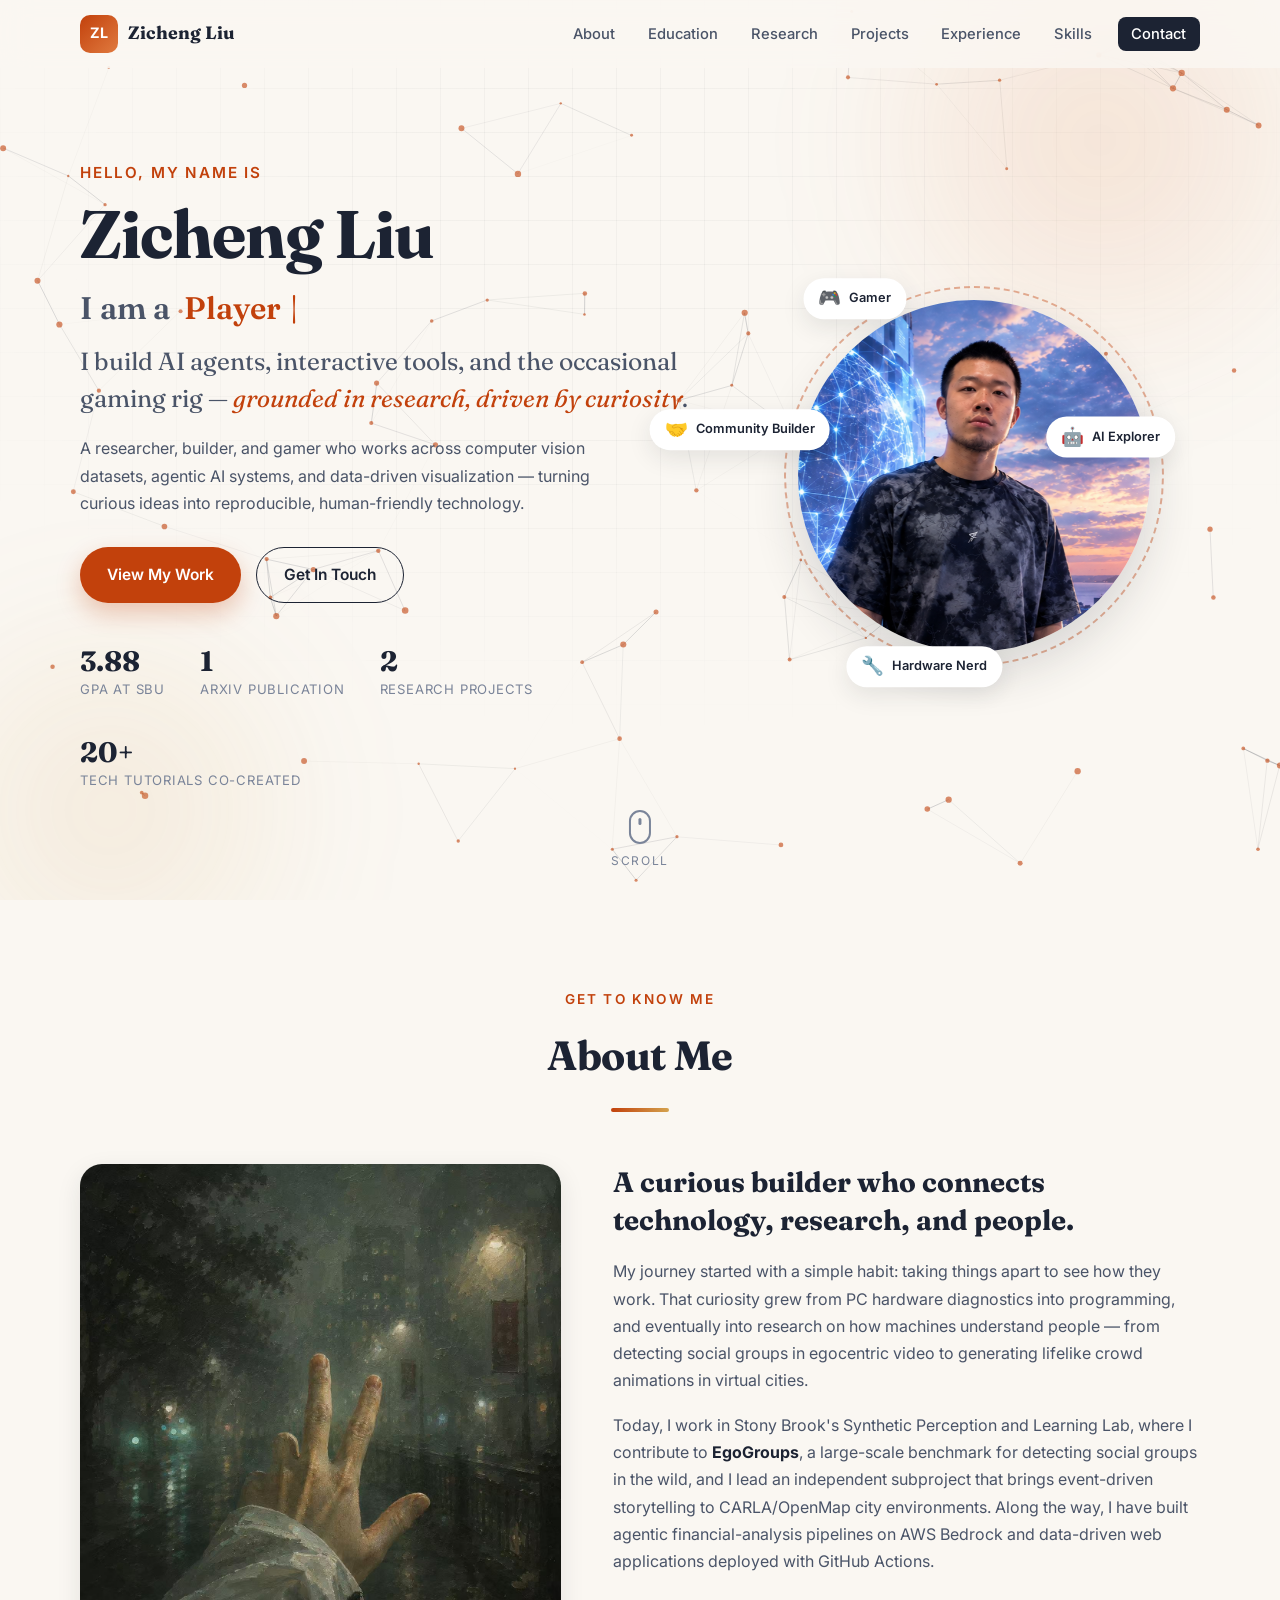
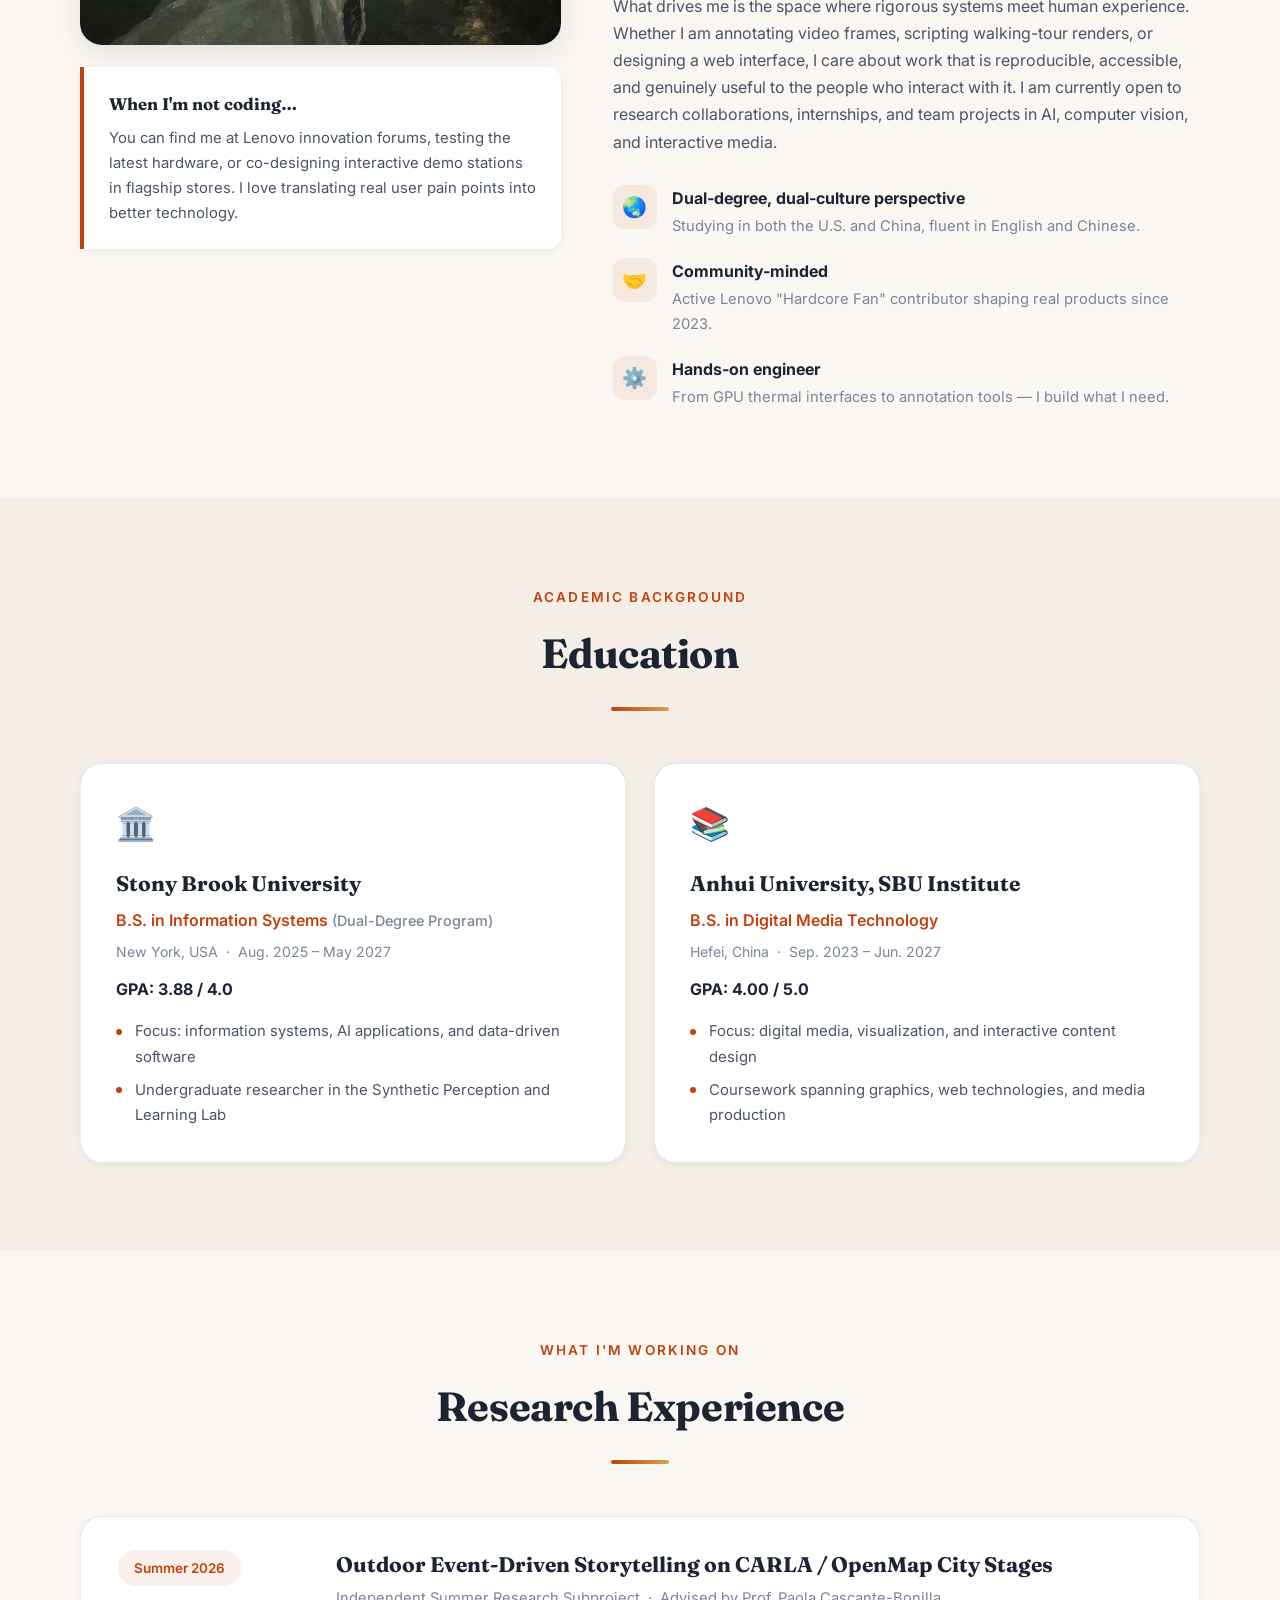
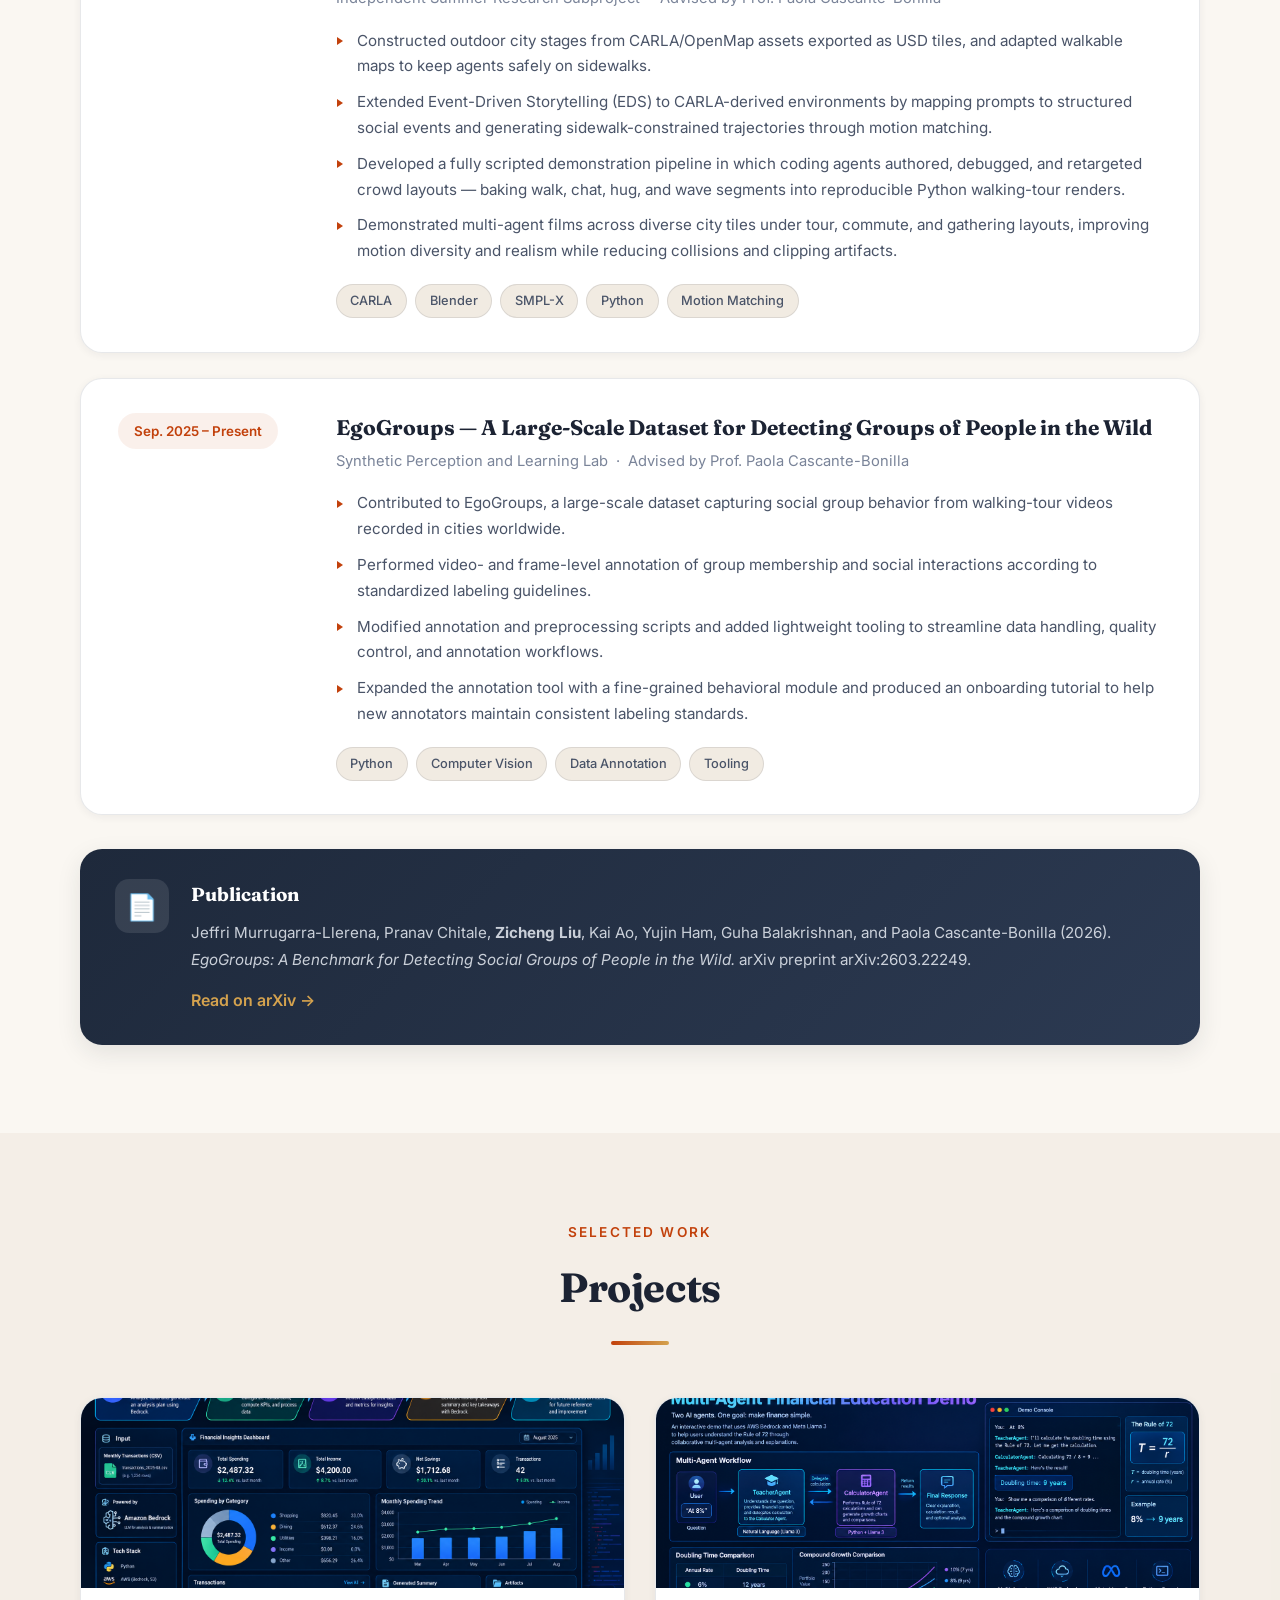
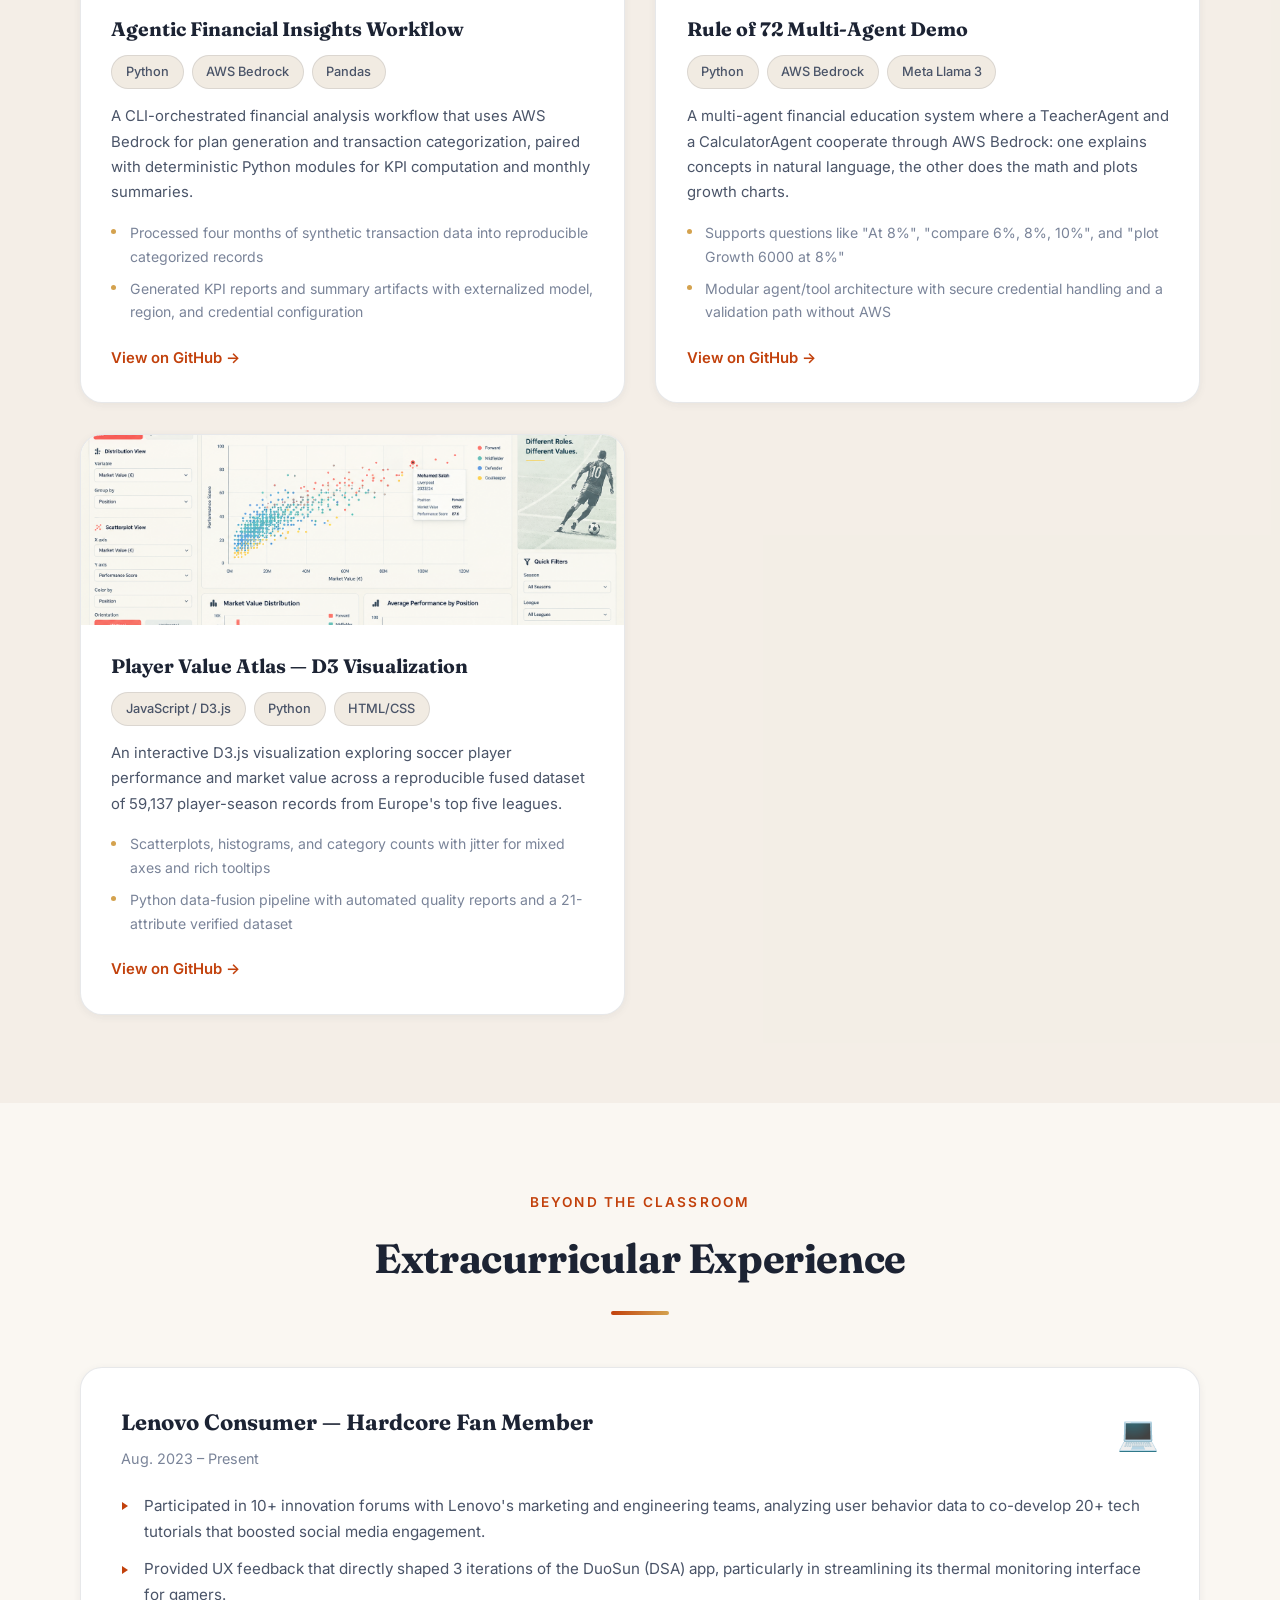
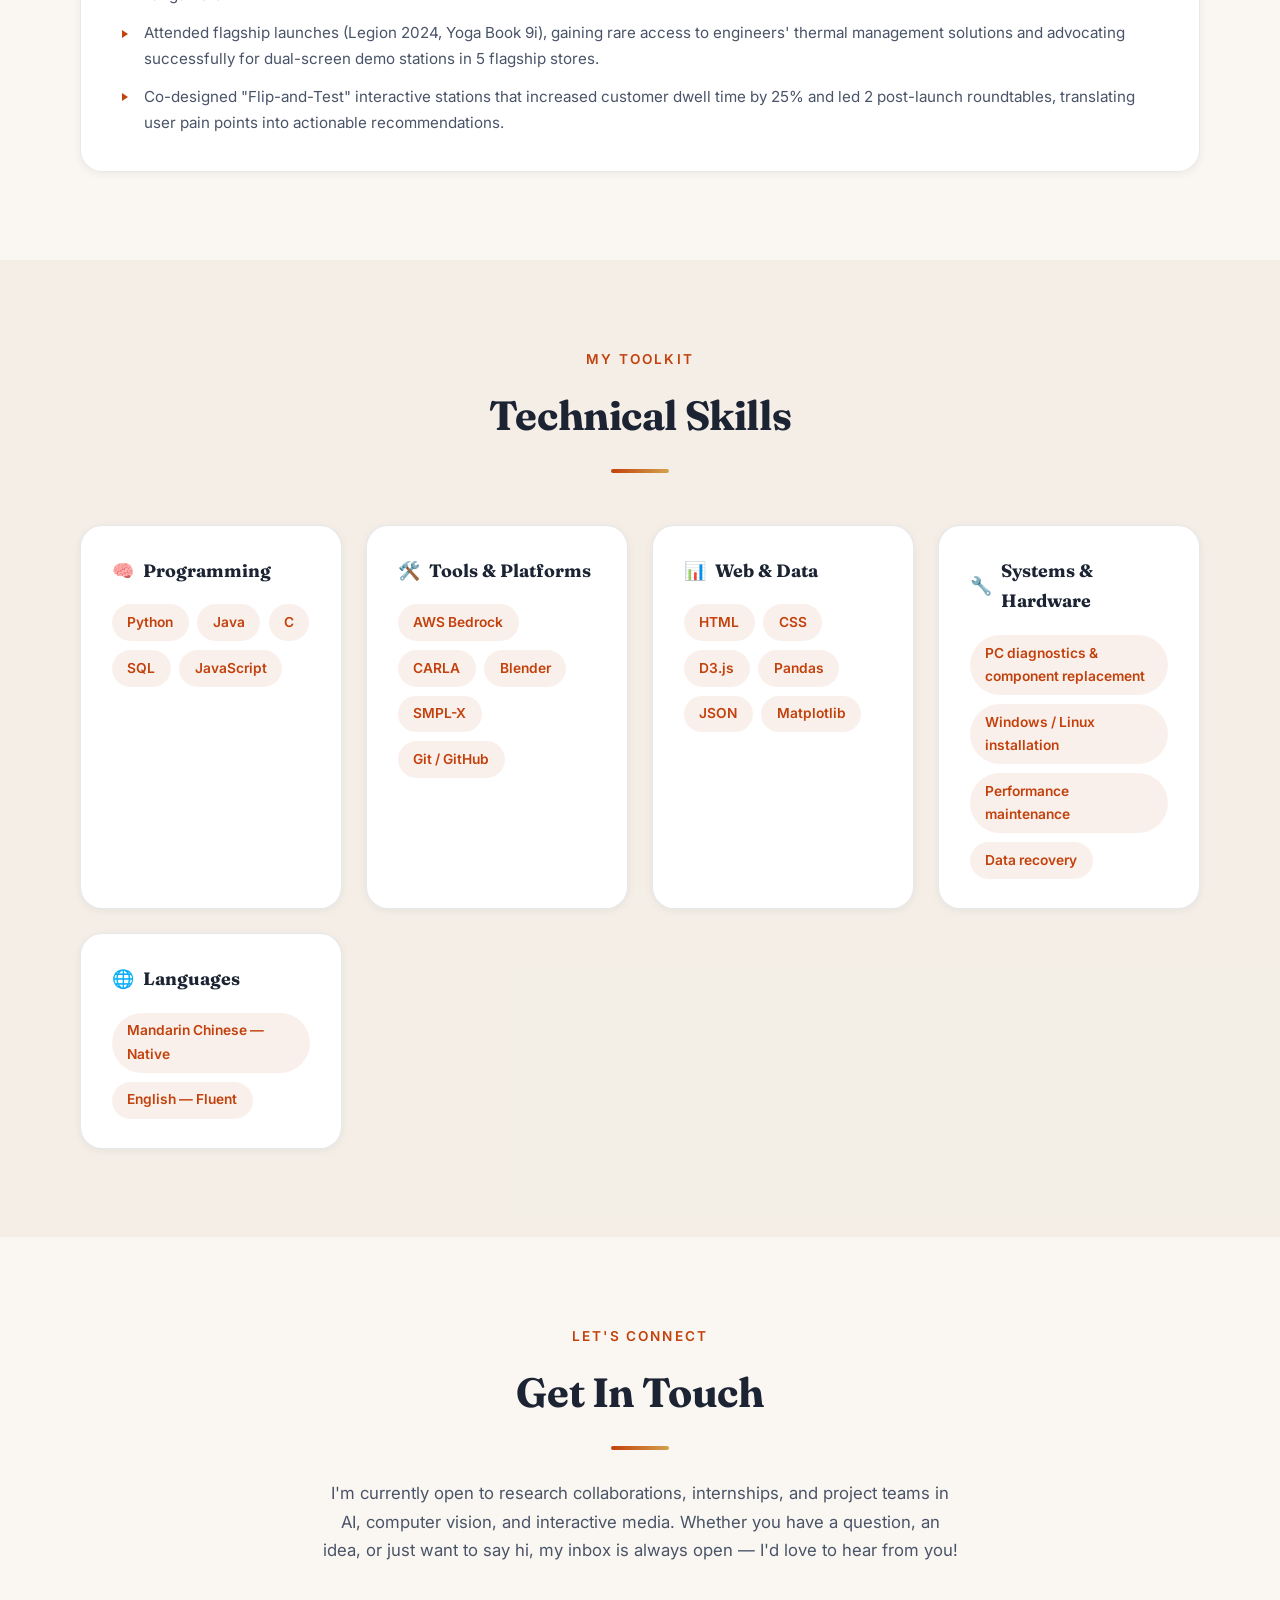
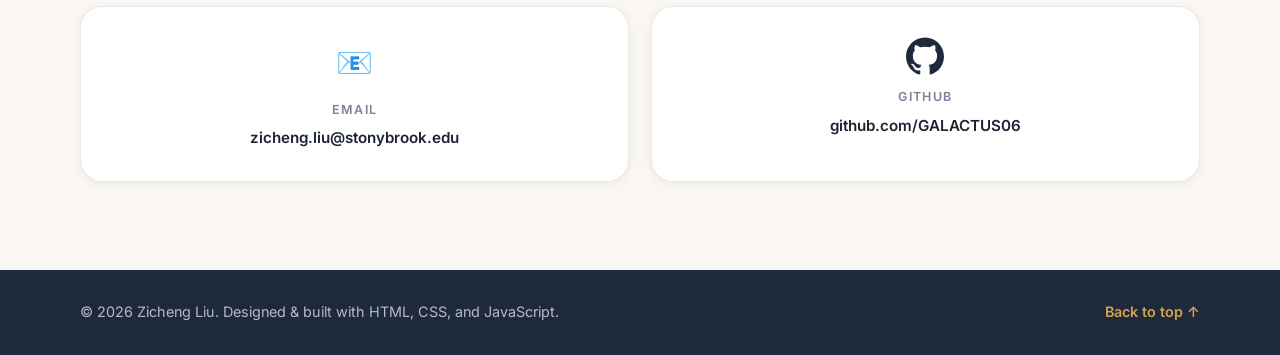
==== index.html @ c7c224ef "Personal website for CSE 300: portfolio with research, projects, and interactive design" ====
<!DOCTYPE html>
<html lang="en">
<head>
  <meta charset="UTF-8" />
  <meta name="viewport" content="width=device-width, initial-scale=1.0" />
  <meta name="description" content="Zicheng Liu — researcher, gamer, and builder working across computer vision, agentic AI systems, and data-driven visualization. Explore my research, projects, and experience." />
  <meta name="author" content="Zicheng Liu" />
  <meta name="keywords" content="Zicheng Liu, AI, computer vision, agentic AI, data visualization, Stony Brook University, research" />
  <meta property="og:type" content="website" />
  <meta property="og:title" content="Zicheng Liu | Personal Website" />
  <meta property="og:description" content="Researcher, gamer, and builder working across computer vision, agentic AI systems, and data-driven visualization." />
  <meta property="og:image" content="assets/avatar.png" />
  <meta name="twitter:card" content="summary" />
  <meta name="twitter:title" content="Zicheng Liu | Personal Website" />
  <meta name="twitter:description" content="Researcher, gamer, and builder working across computer vision, agentic AI systems, and data-driven visualization." />
  <title>Zicheng Liu | Personal Website</title>
  <link rel="preconnect" href="https://fonts.googleapis.com" />
  <link rel="preconnect" href="https://fonts.gstatic.com" crossorigin />
  <link href="https://fonts.googleapis.com/css2?family=Fraunces:opsz,wght@9..144,400;9..144,600;9..144,700&family=Inter:wght@400;500;600;700&display=swap" rel="stylesheet" />
  <link rel="stylesheet" href="css/style.css" />
  <link rel="icon" type="image/svg+xml" href="assets/favicon.svg" />
</head>
<body>

  <!-- Full-page interactive particle background -->
  <canvas class="page-particles" id="page-particles" aria-hidden="true"></canvas>

  <!-- ============ NAVIGATION ============ -->
  <header class="site-header" id="top">
    <nav class="nav container" aria-label="Main navigation">
      <a href="#top" class="nav__logo" aria-label="Back to top">
        <span class="nav__logo-mark">ZL</span>
        <span class="nav__logo-text">Zicheng Liu</span>
      </a>
      <button class="nav__toggle" aria-label="Toggle menu" aria-expanded="false">
        <span class="nav__toggle-bar"></span>
        <span class="nav__toggle-bar"></span>
        <span class="nav__toggle-bar"></span>
      </button>
      <ul class="nav__menu">
        <li><a href="#about" class="nav__link">About</a></li>
        <li><a href="#education" class="nav__link">Education</a></li>
        <li><a href="#research" class="nav__link">Research</a></li>
        <li><a href="#projects" class="nav__link">Projects</a></li>
        <li><a href="#experience" class="nav__link">Experience</a></li>
        <li><a href="#skills" class="nav__link">Skills</a></li>
        <li><a href="#contact" class="nav__link nav__link--cta">Contact</a></li>
      </ul>
    </nav>
  </header>

  <main>

    <!-- ============ HERO ============ -->
    <section class="hero">
      <div class="hero__bg" aria-hidden="true">
        <div class="hero__blob hero__blob--1"></div>
        <div class="hero__blob hero__blob--2"></div>
        <div class="hero__grid"></div>
      </div>
      <div class="container hero__inner">
        <div class="hero__text">
          <p class="hero__eyebrow">Hello, my name is</p>
          <h1 class="hero__title">Zicheng Liu</h1>
          <p class="hero__typewriter" aria-label="Roles: Gamer, Player, Researcher, Project Manager, AI User, Builder, Hardware Nerd, Dual-Degree Student, Lifelong Learner, Community Builder">
            <span class="hero__typewriter-prefix">I am a&nbsp;</span>
            <span class="hero__typewriter-text" id="typewriter-text">Gamer</span>
            <span class="hero__typewriter-cursor" aria-hidden="true">|</span>
          </p>
          <p class="hero__subtitle">
            I build AI agents, interactive tools, and the occasional gaming rig —
            <em>grounded in research, driven by curiosity</em>.
          </p>
          <p class="hero__desc">
            A researcher, builder, and gamer who works across computer vision
            datasets, agentic AI systems, and data-driven visualization — turning
            curious ideas into reproducible, human-friendly technology.
          </p>
          <div class="hero__actions">
            <a href="#projects" class="btn btn--primary">View My Work</a>
            <a href="#contact" class="btn btn--ghost">Get In Touch</a>
          </div>
          <ul class="hero__stats" aria-label="Quick facts">
            <li><strong>3.88</strong><span>GPA at SBU</span></li>
            <li><strong>1</strong><span>arXiv Publication</span></li>
            <li><strong>2</strong><span>Research Projects</span></li>
            <li><strong>20+</strong><span>Tech Tutorials Co-created</span></li>
          </ul>
        </div>
        <div class="hero__media">
          <div class="hero__portrait-wrap">
            <img src="assets/avatar.png" alt="Portrait of Zicheng Liu" class="hero__portrait" />
            <div class="hero__portrait-ring" aria-hidden="true"></div>
          </div>
          <div class="hero__badge" aria-hidden="true">
            <span class="hero__badge-icon">🎮</span>
            <span>Gamer</span>
          </div>
          <div class="hero__badge" aria-hidden="true">
            <span class="hero__badge-icon">🤖</span>
            <span>AI Explorer</span>
          </div>
          <div class="hero__badge" aria-hidden="true">
            <span class="hero__badge-icon">🔧</span>
            <span>Hardware Nerd</span>
          </div>
          <div class="hero__badge" aria-hidden="true">
            <span class="hero__badge-icon">🤝</span>
            <span>Community Builder</span>
          </div>
        </div>
      </div>
      <a href="#about" class="hero__scroll" aria-label="Scroll to about section">
        <span class="hero__scroll-mouse" aria-hidden="true"></span>
        <span>Scroll</span>
      </a>
    </section>

    <!-- ============ ABOUT ============ -->
    <section class="section" id="about">
      <div class="container">
        <header class="section__header">
          <p class="section__eyebrow">Get to know me</p>
          <h2 class="section__title">About Me</h2>
          <div class="section__line" aria-hidden="true"></div>
        </header>
        <div class="about__grid">
          <div class="about__media">
            <img src="assets/about-photo.jpg" alt="Zicheng Liu presenting his research at a symposium" class="about__image" />
            <div class="about__funfact">
              <h3>When I'm not coding…</h3>
              <p>
                You can find me at Lenovo innovation forums, testing the latest
                hardware, or co-designing interactive demo stations in flagship
                stores. I love translating real user pain points into better
                technology.
              </p>
            </div>
          </div>
          <div class="about__text">
            <h3 class="about__heading">
              A curious builder who connects technology, research, and people.
            </h3>
            <p>
              My journey started with a simple habit: taking things apart to see
              how they work. That curiosity grew from PC hardware diagnostics into
              programming, and eventually into research on how machines understand
              people — from detecting social groups in egocentric video to
              generating lifelike crowd animations in virtual cities.
            </p>
            <p>
              Today, I work in Stony Brook's Synthetic Perception and Learning Lab,
              where I contribute to <strong>EgoGroups</strong>, a large-scale
              benchmark for detecting social groups in the wild, and I lead an
              independent subproject that brings event-driven storytelling to
              CARLA/OpenMap city environments. Along the way, I have built agentic
              financial-analysis pipelines on AWS Bedrock and data-driven web
              applications deployed with GitHub Actions.
            </p>
            <p>
              What drives me is the space where rigorous systems meet human
              experience. Whether I am annotating video frames, scripting walking-tour
              renders, or designing a web interface, I care about work that is
              reproducible, accessible, and genuinely useful to the people who
              interact with it. I am currently open to research collaborations,
              internships, and team projects in AI, computer vision, and interactive
              media.
            </p>
            <ul class="about__highlights">
              <li>
                <span class="about__highlight-icon" aria-hidden="true">🌏</span>
                <div>
                  <strong>Dual-degree, dual-culture perspective</strong>
                  <p>Studying in both the U.S. and China, fluent in English and Chinese.</p>
                </div>
              </li>
              <li>
                <span class="about__highlight-icon" aria-hidden="true">🤝</span>
                <div>
                  <strong>Community-minded</strong>
                  <p>Active Lenovo "Hardcore Fan" contributor shaping real products since 2023.</p>
                </div>
              </li>
              <li>
                <span class="about__highlight-icon" aria-hidden="true">⚙️</span>
                <div>
                  <strong>Hands-on engineer</strong>
                  <p>From GPU thermal interfaces to annotation tools — I build what I need.</p>
                </div>
              </li>
            </ul>
          </div>
        </div>
      </div>
    </section>

    <!-- ============ EDUCATION ============ -->
    <section class="section section--alt" id="education">
      <div class="container">
        <header class="section__header">
          <p class="section__eyebrow">Academic background</p>
          <h2 class="section__title">Education</h2>
          <div class="section__line" aria-hidden="true"></div>
        </header>
        <div class="edu__grid">
          <article class="edu-card reveal">
            <div class="edu-card__icon" aria-hidden="true">🏛️</div>
            <h3 class="edu-card__school">Stony Brook University</h3>
            <p class="edu-card__degree">B.S. in Information Systems <span>(Dual-Degree Program)</span></p>
            <p class="edu-card__meta">New York, USA &nbsp;·&nbsp; Aug. 2025 – May 2027</p>
            <p class="edu-card__gpa"><strong>GPA: 3.88 / 4.0</strong></p>
            <ul class="edu-card__list">
              <li>Focus: information systems, AI applications, and data-driven software</li>
              <li>Undergraduate researcher in the Synthetic Perception and Learning Lab</li>
            </ul>
          </article>
          <article class="edu-card reveal">
            <div class="edu-card__icon" aria-hidden="true">📚</div>
            <h3 class="edu-card__school">Anhui University, SBU Institute</h3>
            <p class="edu-card__degree">B.S. in Digital Media Technology</p>
            <p class="edu-card__meta">Hefei, China &nbsp;·&nbsp; Sep. 2023 – Jun. 2027</p>
            <p class="edu-card__gpa"><strong>GPA: 4.00 / 5.0</strong></p>
            <ul class="edu-card__list">
              <li>Focus: digital media, visualization, and interactive content design</li>
              <li>Coursework spanning graphics, web technologies, and media production</li>
            </ul>
          </article>
        </div>
      </div>
    </section>

    <!-- ============ RESEARCH ============ -->
    <section class="section" id="research">
      <div class="container">
        <header class="section__header">
          <p class="section__eyebrow">What I'm working on</p>
          <h2 class="section__title">Research Experience</h2>
          <div class="section__line" aria-hidden="true"></div>
        </header>

        <article class="research-card reveal">
          <div class="research-card__timeline">
            <span class="research-card__date">Summer 2026</span>
          </div>
          <div class="research-card__body">
            <h3>Outdoor Event-Driven Storytelling on CARLA / OpenMap City Stages</h3>
            <p class="research-card__role">
              Independent Summer Research Subproject &nbsp;·&nbsp;
              Advised by Prof. Paola Cascante-Bonilla
            </p>
            <ul class="research-card__points">
              <li>Constructed outdoor city stages from CARLA/OpenMap assets exported as USD tiles, and adapted walkable maps to keep agents safely on sidewalks.</li>
              <li>Extended Event-Driven Storytelling (EDS) to CARLA-derived environments by mapping prompts to structured social events and generating sidewalk-constrained trajectories through motion matching.</li>
              <li>Developed a fully scripted demonstration pipeline in which coding agents authored, debugged, and retargeted crowd layouts — baking walk, chat, hug, and wave segments into reproducible Python walking-tour renders.</li>
              <li>Demonstrated multi-agent films across diverse city tiles under tour, commute, and gathering layouts, improving motion diversity and realism while reducing collisions and clipping artifacts.</li>
            </ul>
            <ul class="tag-list" aria-label="Technologies used">
              <li class="tag">CARLA</li>
              <li class="tag">Blender</li>
              <li class="tag">SMPL-X</li>
              <li class="tag">Python</li>
              <li class="tag">Motion Matching</li>
            </ul>
          </div>
        </article>

        <article class="research-card reveal">
          <div class="research-card__timeline">
            <span class="research-card__date">Sep. 2025 – Present</span>
          </div>
          <div class="research-card__body">
            <h3>EgoGroups — A Large-Scale Dataset for Detecting Groups of People in the Wild</h3>
            <p class="research-card__role">
              Synthetic Perception and Learning Lab &nbsp;·&nbsp;
              Advised by Prof. Paola Cascante-Bonilla
            </p>
            <ul class="research-card__points">
              <li>Contributed to EgoGroups, a large-scale dataset capturing social group behavior from walking-tour videos recorded in cities worldwide.</li>
              <li>Performed video- and frame-level annotation of group membership and social interactions according to standardized labeling guidelines.</li>
              <li>Modified annotation and preprocessing scripts and added lightweight tooling to streamline data handling, quality control, and annotation workflows.</li>
              <li>Expanded the annotation tool with a fine-grained behavioral module and produced an onboarding tutorial to help new annotators maintain consistent labeling standards.</li>
            </ul>
            <ul class="tag-list" aria-label="Technologies used">
              <li class="tag">Python</li>
              <li class="tag">Computer Vision</li>
              <li class="tag">Data Annotation</li>
              <li class="tag">Tooling</li>
            </ul>
          </div>
        </article>

        <aside class="publication reveal" aria-label="Publication">
          <div class="publication__icon" aria-hidden="true">📄</div>
          <div class="publication__body">
            <h3>Publication</h3>
            <p>
              Jeffri Murrugarra-Llerena, Pranav Chitale, <strong>Zicheng Liu</strong>,
              Kai Ao, Yujin Ham, Guha Balakrishnan, and Paola Cascante-Bonilla (2026).
              <em>EgoGroups: A Benchmark for Detecting Social Groups of People in the Wild.</em>
              arXiv preprint arXiv:2603.22249.
            </p>
            <a class="publication__link" href="https://arxiv.org/abs/2603.22249" target="_blank" rel="noopener noreferrer">
              Read on arXiv →
            </a>
          </div>
        </aside>
      </div>
    </section>

    <!-- ============ PROJECTS ============ -->
    <section class="section section--alt" id="projects">
      <div class="container">
        <header class="section__header">
          <p class="section__eyebrow">Selected work</p>
          <h2 class="section__title">Projects</h2>
          <div class="section__line" aria-hidden="true"></div>
        </header>

        <div class="projects__grid">
          <article class="project-card reveal">
            <div class="project-card__banner project-card__banner--finance" aria-hidden="true">
              <img src="assets/project-agentic.png" alt="" />
            </div>
            <div class="project-card__body">
              <h3>Agentic Financial Insights Workflow</h3>
              <ul class="tag-list" aria-label="Technologies used">
                <li class="tag">Python</li>
                <li class="tag">AWS Bedrock</li>
                <li class="tag">Pandas</li>
              </ul>
              <p>
                A CLI-orchestrated financial analysis workflow that uses AWS Bedrock
                for plan generation and transaction categorization, paired with
                deterministic Python modules for KPI computation and monthly
                summaries.
              </p>
              <ul class="project-card__points">
                <li>Processed four months of synthetic transaction data into reproducible categorized records</li>
                <li>Generated KPI reports and summary artifacts with externalized model, region, and credential configuration</li>
              </ul>
              <a class="project-card__link" href="https://github.com/GALACTUS06/agentic-financial-insights-workflow" target="_blank" rel="noopener noreferrer">
                View on GitHub →
              </a>
            </div>
          </article>

          <article class="project-card reveal">
            <div class="project-card__banner project-card__banner--agents" aria-hidden="true">
              <img src="assets/project-rule72.png" alt="" />
            </div>
            <div class="project-card__body">
              <h3>Rule of 72 Multi-Agent Demo</h3>
              <ul class="tag-list" aria-label="Technologies used">
                <li class="tag">Python</li>
                <li class="tag">AWS Bedrock</li>
                <li class="tag">Meta Llama 3</li>
              </ul>
              <p>
                A multi-agent financial education system where a TeacherAgent and
                a CalculatorAgent cooperate through AWS Bedrock: one explains
                concepts in natural language, the other does the math and plots
                growth charts.
              </p>
              <ul class="project-card__points">
                <li>Supports questions like "At 8%", "compare 6%, 8%, 10%", and "plot Growth 6000 at 8%"</li>
                <li>Modular agent/tool architecture with secure credential handling and a validation path without AWS</li>
              </ul>
              <a class="project-card__link" href="https://github.com/GALACTUS06/rule-of-72-multi-agent-demo" target="_blank" rel="noopener noreferrer">
                View on GitHub →
              </a>
            </div>
          </article>

          <article class="project-card reveal">
            <div class="project-card__banner project-card__banner--atlas" aria-hidden="true">
              <img src="assets/project-atlas.png" alt="" />
            </div>
            <div class="project-card__body">
              <h3>Player Value Atlas — D3 Visualization</h3>
              <ul class="tag-list" aria-label="Technologies used">
                <li class="tag">JavaScript / D3.js</li>
                <li class="tag">Python</li>
                <li class="tag">HTML/CSS</li>
              </ul>
              <p>
                An interactive D3.js visualization exploring soccer player
                performance and market value across a reproducible fused dataset
                of 59,137 player-season records from Europe's top five leagues.
              </p>
              <ul class="project-card__points">
                <li>Scatterplots, histograms, and category counts with jitter for mixed axes and rich tooltips</li>
                <li>Python data-fusion pipeline with automated quality reports and a 21-attribute verified dataset</li>
              </ul>
              <a class="project-card__link" href="https://github.com/GALACTUS06/football-player-value-lab" target="_blank" rel="noopener noreferrer">
                View on GitHub →
              </a>
            </div>
          </article>
        </div>
      </div>
    </section>

    <!-- ============ EXPERIENCE ============ -->
    <section class="section" id="experience">
      <div class="container">
        <header class="section__header">
          <p class="section__eyebrow">Beyond the classroom</p>
          <h2 class="section__title">Extracurricular Experience</h2>
          <div class="section__line" aria-hidden="true"></div>
        </header>

        <article class="exp-card reveal">
          <div class="exp-card__header">
            <div>
              <h3>Lenovo Consumer — Hardcore Fan Member</h3>
              <p class="exp-card__meta">Aug. 2023 – Present</p>
            </div>
            <div class="exp-card__logo" aria-hidden="true">💻</div>
          </div>
          <ul class="exp-card__points">
            <li>Participated in 10+ innovation forums with Lenovo's marketing and engineering teams, analyzing user behavior data to co-develop 20+ tech tutorials that boosted social media engagement.</li>
            <li>Provided UX feedback that directly shaped 3 iterations of the DuoSun (DSA) app, particularly in streamlining its thermal monitoring interface for gamers.</li>
            <li>Attended flagship launches (Legion 2024, Yoga Book 9i), gaining rare access to engineers' thermal management solutions and advocating successfully for dual-screen demo stations in 5 flagship stores.</li>
            <li>Co-designed "Flip-and-Test" interactive stations that increased customer dwell time by 25% and led 2 post-launch roundtables, translating user pain points into actionable recommendations.</li>
          </ul>
        </article>
      </div>
    </section>

    <!-- ============ SKILLS ============ -->
    <section class="section section--alt" id="skills">
      <div class="container">
        <header class="section__header">
          <p class="section__eyebrow">My toolkit</p>
          <h2 class="section__title">Technical Skills</h2>
          <div class="section__line" aria-hidden="true"></div>
        </header>

        <div class="skills__grid">
          <div class="skill-group reveal">
            <h3 class="skill-group__title"><span aria-hidden="true">🧠</span> Programming</h3>
            <ul class="skill-group__list">
              <li>Python</li>
              <li>Java</li>
              <li>C</li>
              <li>SQL</li>
              <li>JavaScript</li>
            </ul>
          </div>
          <div class="skill-group reveal">
            <h3 class="skill-group__title"><span aria-hidden="true">🛠️</span> Tools &amp; Platforms</h3>
            <ul class="skill-group__list">
              <li>AWS Bedrock</li>
              <li>CARLA</li>
              <li>Blender</li>
              <li>SMPL-X</li>
              <li>Git / GitHub</li>
            </ul>
          </div>
          <div class="skill-group reveal">
            <h3 class="skill-group__title"><span aria-hidden="true">📊</span> Web &amp; Data</h3>
            <ul class="skill-group__list">
              <li>HTML</li>
              <li>CSS</li>
              <li>D3.js</li>
              <li>Pandas</li>
              <li>JSON</li>
              <li>Matplotlib</li>
            </ul>
          </div>
          <div class="skill-group reveal">
            <h3 class="skill-group__title"><span aria-hidden="true">🔧</span> Systems &amp; Hardware</h3>
            <ul class="skill-group__list">
              <li>PC diagnostics &amp; component replacement</li>
              <li>Windows / Linux installation</li>
              <li>Performance maintenance</li>
              <li>Data recovery</li>
            </ul>
          </div>
          <div class="skill-group reveal">
            <h3 class="skill-group__title"><span aria-hidden="true">🌐</span> Languages</h3>
            <ul class="skill-group__list">
              <li>Mandarin Chinese — Native</li>
              <li>English — Fluent</li>
            </ul>
          </div>
        </div>
      </div>
    </section>

    <!-- ============ CONTACT ============ -->
    <section class="section contact" id="contact">
      <div class="container">
        <header class="section__header">
          <p class="section__eyebrow">Let's connect</p>
          <h2 class="section__title">Get In Touch</h2>
          <div class="section__line" aria-hidden="true"></div>
        </header>
        <p class="contact__intro">
          I'm currently open to research collaborations, internships, and
          project teams in AI, computer vision, and interactive media. Whether
          you have a question, an idea, or just want to say hi, my inbox is
          always open — I'd love to hear from you!
        </p>
        <div class="contact__grid">
          <a class="contact-card" href="mailto:zicheng.liu@stonybrook.edu">
            <span class="contact-card__icon" aria-hidden="true">📧</span>
            <span class="contact-card__label">Email</span>
            <span class="contact-card__value">zicheng.liu@stonybrook.edu</span>
          </a>
          <a class="contact-card" href="https://github.com/GALACTUS06" target="_blank" rel="noopener noreferrer">
            <img class="contact-card__icon contact-card__icon--img" src="assets/github.svg" alt="GitHub logo" />
            <span class="contact-card__label">GitHub</span>
            <span class="contact-card__value">github.com/GALACTUS06</span>
          </a>
        </div>
      </div>
    </section>

  </main>

  <!-- ============ FOOTER ============ -->
  <footer class="footer">
    <div class="container footer__inner">
      <p>© <span id="year">2026</span> Zicheng Liu. Designed &amp; built with HTML, CSS, and JavaScript.</p>
      <a href="#top" class="footer__top">Back to top ↑</a>
    </div>
  </footer>

  <script src="js/main.js"></script>
</body>
</html>
---- css/style.css ----
/* ============================================================
   Zicheng Liu — Personal Website
   Design: warm editorial style, cream & deep navy palette
   ============================================================ */

:root {
  --color-bg: #faf7f2;
  --color-bg-alt: #f1ebe2;
  --color-surface: #ffffff;
  --color-ink: #1c2333;
  --color-ink-soft: #4a5468;
  --color-ink-faint: #7a8499;
  --color-accent: #c2410c;
  --color-accent-soft: #e07a3f;
  --color-accent-bg: rgba(194, 65, 12, 0.08);
  --color-navy: #1e293b;
  --color-gold: #d4a24e;
  --color-line: rgba(28, 35, 51, 0.1);
  --shadow-sm: 0 2px 8px rgba(28, 35, 51, 0.06);
  --shadow-md: 0 8px 24px rgba(28, 35, 51, 0.1);
  --shadow-lg: 0 20px 48px rgba(28, 35, 51, 0.16);
  --radius-sm: 8px;
  --radius-md: 14px;
  --radius-lg: 22px;
  --font-heading: "Fraunces", Georgia, serif;
  --font-body: "Inter", -apple-system, "Segoe UI", sans-serif;
  --header-height: 68px;
}

* { margin: 0; padding: 0; box-sizing: border-box; }

html { scroll-behavior: smooth; scroll-padding-top: calc(var(--header-height) + 12px); }

body {
  font-family: var(--font-body);
  background: var(--color-bg);
  color: var(--color-ink);
  line-height: 1.7;
  -webkit-font-smoothing: antialiased;
}

img { max-width: 100%; display: block; }
a { color: var(--color-accent); text-decoration: none; transition: color 0.25s ease; }
a:hover { color: var(--color-accent-soft); }
ul { list-style: none; }

.container {
  width: min(1120px, 92%);
  margin-inline: auto;
}

/* ============ NAVIGATION ============ */
.site-header {
  position: fixed;
  inset: 0 0 auto 0;
  height: var(--header-height);
  background: rgba(250, 247, 242, 0.82);
  backdrop-filter: blur(14px);
  -webkit-backdrop-filter: blur(14px);
  border-bottom: 1px solid transparent;
  z-index: 1000;
  transition: border-color 0.3s ease, box-shadow 0.3s ease;
}

.site-header.is-scrolled {
  border-bottom-color: var(--color-line);
  box-shadow: var(--shadow-sm);
}

.nav {
  height: 100%;
  display: flex;
  align-items: center;
  justify-content: space-between;
  gap: 1.5rem;
}

.nav__logo {
  display: flex;
  align-items: center;
  gap: 0.65rem;
  color: var(--color-ink);
  font-family: var(--font-heading);
  font-weight: 700;
  font-size: 1.12rem;
}
.nav__logo:hover { color: var(--color-accent); }

.nav__logo-mark {
  display: grid;
  place-items: center;
  width: 38px;
  height: 38px;
  border-radius: 10px;
  background: linear-gradient(135deg, var(--color-accent), var(--color-accent-soft));
  color: #fff;
  font-family: var(--font-body);
  font-weight: 700;
  font-size: 0.9rem;
  letter-spacing: 0.02em;
}

.nav__menu {
  display: flex;
  align-items: center;
  gap: 0.35rem;
}

.nav__link {
  padding: 0.5rem 0.85rem;
  border-radius: var(--radius-sm);
  color: var(--color-ink-soft);
  font-size: 0.92rem;
  font-weight: 500;
}
.nav__link:hover { color: var(--color-accent); background: var(--color-accent-bg); }
.nav__link.is-active { color: var(--color-accent); background: var(--color-accent-bg); }

.nav__link--cta {
  margin-left: 0.4rem;
  background: var(--color-ink);
  color: #fff;
}
.nav__link--cta:hover { background: var(--color-accent); color: #fff; }

.nav__toggle {
  display: none;
  flex-direction: column;
  gap: 5px;
  background: none;
  border: 0;
  cursor: pointer;
  padding: 8px;
}
.nav__toggle-bar {
  width: 24px;
  height: 2.5px;
  border-radius: 2px;
  background: var(--color-ink);
  transition: transform 0.3s ease, opacity 0.3s ease;
}

/* ============ HERO ============ */
.hero {
  position: relative;
  min-height: 100vh;
  display: flex;
  align-items: center;
  padding: calc(var(--header-height) + 3rem) 0 4rem;
  overflow: hidden;
}

/* Full-page interactive particle canvas (behind all content) */
.page-particles {
  position: fixed;
  inset: 0;
  width: 100%;
  height: 100%;
  display: block;
  z-index: -1;
  pointer-events: none;
}

.hero__bg { position: absolute; inset: 0; z-index: -1; }

.hero__blob {
  position: absolute;
  border-radius: 50%;
  filter: blur(70px);
  opacity: 0.55;
}
.hero__blob--1 {
  width: 520px; height: 520px;
  top: -120px; right: -80px;
  background: radial-gradient(circle, rgba(224, 122, 63, 0.35), transparent 70%);
}
.hero__blob--2 {
  width: 460px; height: 460px;
  bottom: -140px; left: -120px;
  background: radial-gradient(circle, rgba(212, 162, 78, 0.3), transparent 70%);
}

.hero__grid {
  position: absolute;
  inset: 0;
  background-image:
    linear-gradient(rgba(28, 35, 51, 0.035) 1px, transparent 1px),
    linear-gradient(90deg, rgba(28, 35, 51, 0.035) 1px, transparent 1px);
  background-size: 44px 44px;
  mask-image: radial-gradient(ellipse 80% 70% at 50% 30%, #000 30%, transparent 75%);
  -webkit-mask-image: radial-gradient(ellipse 80% 70% at 50% 30%, #000 30%, transparent 75%);
}

.hero__inner {
  display: grid;
  grid-template-columns: 1.15fr 0.85fr;
  align-items: center;
  gap: 3.5rem;
}

.hero__eyebrow {
  font-size: 0.95rem;
  font-weight: 600;
  letter-spacing: 0.12em;
  text-transform: uppercase;
  color: var(--color-accent);
  margin-bottom: 0.75rem;
}

.hero__title {
  font-family: var(--font-heading);
  font-size: clamp(2.6rem, 6vw, 4.2rem);
  font-weight: 700;
  line-height: 1.08;
  letter-spacing: -0.015em;
  margin-bottom: 1.1rem;
}

.hero__subtitle {
  font-family: var(--font-heading);
  font-size: clamp(1.15rem, 2.4vw, 1.55rem);
  color: var(--color-ink-soft);
  line-height: 1.5;
  margin-bottom: 1.15rem;
}
.hero__subtitle em { color: var(--color-accent); font-style: italic; }

.hero__desc {
  max-width: 34rem;
  color: var(--color-ink-soft);
  margin-bottom: 1.9rem;
}

/* Typewriter identity line */
.hero__typewriter {
  font-family: var(--font-heading);
  font-size: clamp(1.35rem, 3vw, 1.95rem);
  font-weight: 600;
  line-height: 1.3;
  margin-bottom: 0.85rem;
  min-height: 1.3em;
}
.hero__typewriter-prefix { color: var(--color-ink-soft); }
.hero__typewriter-text { color: var(--color-accent); }

.hero__typewriter-cursor {
  display: inline-block;
  margin-left: 2px;
  color: var(--color-accent);
  font-weight: 400;
  animation: cursor-blink 0.9s steps(1) infinite;
}
@keyframes cursor-blink {
  0%, 50% { opacity: 1; }
  50.01%, 100% { opacity: 0; }
}

.hero__actions {
  display: flex;
  flex-wrap: wrap;
  gap: 0.9rem;
  margin-bottom: 2.6rem;
}

.btn {
  display: inline-flex;
  align-items: center;
  gap: 0.5rem;
  padding: 0.85rem 1.7rem;
  border-radius: 999px;
  font-weight: 600;
  font-size: 0.97rem;
  transition: transform 0.25s ease, box-shadow 0.25s ease, background 0.25s ease, color 0.25s ease;
}

.btn--primary {
  background: var(--color-accent);
  color: #fff;
  box-shadow: 0 10px 24px rgba(194, 65, 12, 0.28);
}
.btn--primary:hover {
  background: var(--color-accent-soft);
  color: #fff;
  transform: translateY(-2px);
  box-shadow: 0 14px 30px rgba(194, 65, 12, 0.34);
}

.btn--ghost {
  border: 1.5px solid var(--color-ink);
  color: var(--color-ink);
}
.btn--ghost:hover {
  background: var(--color-ink);
  color: #fff;
  transform: translateY(-2px);
}

.hero__stats {
  display: flex;
  flex-wrap: wrap;
  gap: 2.2rem;
}
.hero__stats li { display: flex; flex-direction: column; }
.hero__stats strong {
  font-family: var(--font-heading);
  font-size: 1.75rem;
  font-weight: 700;
  color: var(--color-ink);
  line-height: 1.2;
}
.hero__stats span {
  font-size: 0.82rem;
  color: var(--color-ink-faint);
  text-transform: uppercase;
  letter-spacing: 0.06em;
}

/* Hero portrait */
.hero__media {
  position: relative;
  display: flex;
  justify-content: center;
}

.hero__portrait-wrap {
  position: relative;
  width: min(360px, 78%);
  aspect-ratio: 1;
}

.hero__portrait {
  width: 100%;
  height: 100%;
  object-fit: cover;
  border-radius: 50%;
  position: relative;
  z-index: 1;
  box-shadow: var(--shadow-lg);
}

.hero__portrait-ring {
  position: absolute;
  inset: -14px;
  border-radius: 50%;
  border: 2px dashed rgba(194, 65, 12, 0.4);
  animation: spin 40s linear infinite;
}

@keyframes spin { to { transform: rotate(360deg); } }

.hero__badge {
  position: absolute;
  top: 0;
  left: 0;
  display: flex;
  align-items: center;
  gap: 0.5rem;
  background: var(--color-surface);
  padding: 0.55rem 0.95rem;
  border-radius: 999px;
  box-shadow: var(--shadow-md);
  font-size: 0.8rem;
  font-weight: 600;
  line-height: 1.3;
  white-space: nowrap;
  color: var(--color-ink);
  cursor: pointer;
  z-index: 2;
  transition: scale 0.25s ease;
}
.hero__badge:hover { scale: 1.08; }
.hero__badge-icon { font-size: 1.15rem; }

.hero__scroll {
  position: absolute;
  bottom: 1.8rem;
  left: 50%;
  transform: translateX(-50%);
  display: flex;
  flex-direction: column;
  align-items: center;
  gap: 0.45rem;
  color: var(--color-ink-faint);
  font-size: 0.75rem;
  letter-spacing: 0.14em;
  text-transform: uppercase;
}
.hero__scroll:hover { color: var(--color-accent); }

.hero__scroll-mouse {
  width: 22px;
  height: 34px;
  border: 2px solid currentColor;
  border-radius: 12px;
  position: relative;
}
.hero__scroll-mouse::after {
  content: "";
  position: absolute;
  top: 6px;
  left: 50%;
  width: 3px;
  height: 7px;
  border-radius: 2px;
  background: currentColor;
  transform: translateX(-50%);
  animation: scroll-dot 1.8s ease-in-out infinite;
}
@keyframes scroll-dot {
  0%, 100% { opacity: 1; transform: translate(-50%, 0); }
  60% { opacity: 0.2; transform: translate(-50%, 10px); }
}

/* ============ SECTIONS ============ */
.section { padding: 5.5rem 0; }
.section--alt { background: rgba(241, 235, 226, 0.72); }

.section__header {
  text-align: center;
  margin-bottom: 3.25rem;
}

.section__eyebrow {
  font-size: 0.85rem;
  font-weight: 600;
  letter-spacing: 0.16em;
  text-transform: uppercase;
  color: var(--color-accent);
  margin-bottom: 0.6rem;
}

.section__title {
  font-family: var(--font-heading);
  font-size: clamp(1.9rem, 4vw, 2.55rem);
  font-weight: 700;
  letter-spacing: -0.01em;
}

.section__line {
  width: 58px;
  height: 4px;
  margin: 1.15rem auto 0;
  border-radius: 2px;
  background: linear-gradient(90deg, var(--color-accent), var(--color-gold));
}

/* ============ ABOUT ============ */
.about__grid {
  display: grid;
  grid-template-columns: 0.9fr 1.1fr;
  gap: 3.25rem;
  align-items: start;
}

.about__image {
  border-radius: var(--radius-lg);
  box-shadow: var(--shadow-md);
}

.about__funfact {
  margin-top: 1.4rem;
  padding: 1.4rem 1.55rem;
  background: var(--color-surface);
  border-left: 4px solid var(--color-accent);
  border-radius: 0 var(--radius-md) var(--radius-md) 0;
  box-shadow: var(--shadow-sm);
}
.about__funfact h3 {
  font-family: var(--font-heading);
  font-size: 1.05rem;
  margin-bottom: 0.45rem;
}
.about__funfact p { font-size: 0.93rem; color: var(--color-ink-soft); }

.about__heading {
  font-family: var(--font-heading);
  font-size: clamp(1.35rem, 2.6vw, 1.75rem);
  line-height: 1.35;
  margin-bottom: 1.15rem;
}

.about__text p {
  color: var(--color-ink-soft);
  margin-bottom: 1.1rem;
}
.about__text strong { color: var(--color-ink); }

.about__highlights {
  margin-top: 1.8rem;
  display: flex;
  flex-direction: column;
  gap: 1.15rem;
}
.about__highlights li {
  display: flex;
  gap: 0.95rem;
  align-items: flex-start;
}
.about__highlight-icon {
  flex-shrink: 0;
  display: grid;
  place-items: center;
  width: 44px;
  height: 44px;
  border-radius: 12px;
  background: var(--color-accent-bg);
  font-size: 1.25rem;
}
.about__highlights strong { display: block; margin-bottom: 0.15rem; }
.about__highlights p { font-size: 0.92rem; color: var(--color-ink-faint); margin: 0; }

/* ============ EDUCATION ============ */
.edu__grid {
  display: grid;
  grid-template-columns: repeat(2, 1fr);
  gap: 1.75rem;
}

.edu-card {
  background: var(--color-surface);
  border-radius: var(--radius-lg);
  padding: 2.1rem 2.2rem;
  box-shadow: var(--shadow-sm);
  border: 1px solid var(--color-line);
  transition: transform 0.3s ease, box-shadow 0.3s ease;
}
.edu-card:hover {
  transform: translateY(-5px);
  box-shadow: var(--shadow-md);
}

.edu-card__icon { font-size: 2rem; margin-bottom: 0.9rem; }

.edu-card__school {
  font-family: var(--font-heading);
  font-size: 1.32rem;
  margin-bottom: 0.35rem;
}

.edu-card__degree { font-weight: 600; color: var(--color-accent); margin-bottom: 0.35rem; }
.edu-card__degree span { font-weight: 500; color: var(--color-ink-faint); font-size: 0.9rem; }

.edu-card__meta { font-size: 0.88rem; color: var(--color-ink-faint); margin-bottom: 0.75rem; }
.edu-card__gpa { margin-bottom: 1rem; }

.edu-card__list { display: flex; flex-direction: column; gap: 0.5rem; }
.edu-card__list li {
  position: relative;
  padding-left: 1.15rem;
  font-size: 0.93rem;
  color: var(--color-ink-soft);
}
.edu-card__list li::before {
  content: '';
  position: absolute;
  left: 0;
  top: 0.62em;
  width: 6px;
  height: 6px;
  border-radius: 50%;
  background: var(--color-accent);
}

/* ============ RESEARCH ============ */
.research-card {
  display: grid;
  grid-template-columns: 190px 1fr;
  gap: 1.75rem;
  background: var(--color-surface);
  border: 1px solid var(--color-line);
  border-radius: var(--radius-lg);
  padding: 2.1rem 2.3rem;
  margin-bottom: 1.6rem;
  box-shadow: var(--shadow-sm);
  transition: transform 0.3s ease, box-shadow 0.3s ease;
}
.research-card:hover {
  transform: translateY(-4px);
  box-shadow: var(--shadow-md);
}

.research-card__date {
  display: inline-block;
  padding: 0.42rem 1rem;
  border-radius: 999px;
  background: var(--color-accent-bg);
  color: var(--color-accent);
  font-size: 0.84rem;
  font-weight: 600;
  white-space: nowrap;
}

.research-card__body h3 {
  font-family: var(--font-heading);
  font-size: 1.32rem;
  line-height: 1.35;
  margin-bottom: 0.45rem;
}

.research-card__role {
  font-size: 0.92rem;
  color: var(--color-ink-faint);
  margin-bottom: 1.05rem;
}

.research-card__points {
  display: flex;
  flex-direction: column;
  gap: 0.62rem;
  margin-bottom: 1.25rem;
}
.research-card__points li {
  position: relative;
  padding-left: 1.35rem;
  font-size: 0.95rem;
  color: var(--color-ink-soft);
}
.research-card__points li::before {
  content: "";
  position: absolute;
  left: 1px;
  top: 0.62em;
  border-left: 6px solid var(--color-accent);
  border-top: 4px solid transparent;
  border-bottom: 4px solid transparent;
}

.tag-list {
  display: flex;
  flex-wrap: wrap;
  gap: 0.5rem;
}
.tag {
  padding: 0.32rem 0.85rem;
  border-radius: 999px;
  background: var(--color-bg-alt);
  border: 1px solid var(--color-line);
  font-size: 0.8rem;
  font-weight: 500;
  color: var(--color-ink-soft);
}

.publication {
  display: flex;
  gap: 1.35rem;
  align-items: flex-start;
  margin-top: 2.1rem;
  padding: 1.9rem 2.2rem;
  border-radius: var(--radius-lg);
  background: linear-gradient(135deg, var(--color-navy), #2c3a52);
  color: #e8ecf3;
  box-shadow: var(--shadow-md);
}
.publication__icon {
  flex-shrink: 0;
  display: grid;
  place-items: center;
  width: 54px;
  height: 54px;
  border-radius: 14px;
  background: rgba(255, 255, 255, 0.1);
  font-size: 1.6rem;
}
.publication__body h3 {
  font-family: var(--font-heading);
  font-size: 1.18rem;
  margin-bottom: 0.55rem;
  color: #fff;
}
.publication__body p {
  font-size: 0.95rem;
  line-height: 1.75;
  color: rgba(232, 236, 243, 0.85);
  margin-bottom: 0.85rem;
}
.publication__link {
  font-weight: 600;
  color: var(--color-gold);
}
.publication__link:hover { color: #f0c67c; }

/* ============ PROJECTS ============ */
.projects__grid {
  display: grid;
  grid-template-columns: repeat(2, 1fr);
  gap: 1.9rem;
}

.project-card {
  background: var(--color-surface);
  border: 1px solid var(--color-line);
  border-radius: var(--radius-lg);
  overflow: hidden;
  box-shadow: var(--shadow-sm);
  transition: transform 0.3s ease, box-shadow 0.3s ease;
  display: flex;
  flex-direction: column;
}
.project-card:hover {
  transform: translateY(-6px);
  box-shadow: var(--shadow-lg);
}

.project-card__banner {
  height: 190px;
  overflow: hidden;
}
.project-card__banner img {
  width: 100%;
  height: 100%;
  object-fit: cover;
  transition: transform 0.5s ease;
}
.project-card:hover .project-card__banner img { transform: scale(1.06); }

.project-card__body {
  padding: 1.75rem 1.9rem 1.95rem;
  display: flex;
  flex-direction: column;
  flex: 1;
}
.project-card__body h3 {
  font-family: var(--font-heading);
  font-size: 1.22rem;
  line-height: 1.35;
  margin-bottom: 0.8rem;
}
.project-card__body .tag-list { margin-bottom: 0.95rem; }
.project-card__body > p {
  font-size: 0.93rem;
  color: var(--color-ink-soft);
  margin-bottom: 0.95rem;
}

.project-card__points {
  display: flex;
  flex-direction: column;
  gap: 0.5rem;
  margin-bottom: 1.35rem;
}
.project-card__points li {
  position: relative;
  padding-left: 1.15rem;
  font-size: 0.88rem;
  color: var(--color-ink-faint);
}
.project-card__points li::before {
  content: '';
  position: absolute;
  left: 0;
  top: 0.6em;
  width: 5px;
  height: 5px;
  border-radius: 50%;
  background: var(--color-gold);
}

.project-card__link {
  margin-top: auto;
  font-weight: 600;
  font-size: 0.93rem;
}

/* ============ EXPERIENCE ============ */
.exp-card {
  background: var(--color-surface);
  border: 1px solid var(--color-line);
  border-radius: var(--radius-lg);
  padding: 2.25rem 2.5rem;
  box-shadow: var(--shadow-sm);
  transition: transform 0.3s ease, box-shadow 0.3s ease;
}
.exp-card:hover {
  transform: translateY(-4px);
  box-shadow: var(--shadow-md);
}

.exp-card__header {
  display: flex;
  justify-content: space-between;
  align-items: flex-start;
  gap: 1.5rem;
  margin-bottom: 1.35rem;
}
.exp-card__header h3 {
  font-family: var(--font-heading);
  font-size: 1.38rem;
  margin-bottom: 0.3rem;
}
.exp-card__meta { font-size: 0.9rem; color: var(--color-ink-faint); }
.exp-card__logo { font-size: 2.1rem; }

.exp-card__points {
  display: flex;
  flex-direction: column;
  gap: 0.75rem;
}
.exp-card__points li {
  position: relative;
  padding-left: 1.45rem;
  font-size: 0.95rem;
  color: var(--color-ink-soft);
}
.exp-card__points li::before {
  content: "";
  position: absolute;
  left: 1px;
  top: 0.62em;
  border-left: 6px solid var(--color-accent);
  border-top: 4px solid transparent;
  border-bottom: 4px solid transparent;
}

/* ============ SKILLS ============ */
.skills__grid {
  display: grid;
  grid-template-columns: repeat(auto-fit, minmax(230px, 1fr));
  gap: 1.5rem;
}

.skill-group {
  background: var(--color-surface);
  border: 1px solid var(--color-line);
  border-radius: var(--radius-lg);
  padding: 1.85rem 1.95rem;
  box-shadow: var(--shadow-sm);
  transition: transform 0.3s ease, box-shadow 0.3s ease;
}
.skill-group:hover {
  transform: translateY(-5px);
  box-shadow: var(--shadow-md);
}

.skill-group__title {
  font-family: var(--font-heading);
  font-size: 1.12rem;
  margin-bottom: 1.15rem;
  display: flex;
  align-items: center;
  gap: 0.55rem;
}

.skill-group__list {
  display: flex;
  flex-wrap: wrap;
  gap: 0.55rem;
}
.skill-group__list li {
  padding: 0.42rem 0.95rem;
  border-radius: 999px;
  background: var(--color-accent-bg);
  color: var(--color-accent);
  font-size: 0.86rem;
  font-weight: 600;
  transition: background 0.25s ease, color 0.25s ease, transform 0.25s ease;
}
.skill-group__list li:hover {
  background: var(--color-accent);
  color: #fff;
  transform: translateY(-2px);
}

/* ============ CONTACT ============ */
.contact { background: rgba(250, 247, 242, 0.72); }

.contact__intro {
  max-width: 640px;
  margin: -1.4rem auto 2.6rem;
  text-align: center;
  color: var(--color-ink-soft);
  font-size: 1.05rem;
}

.contact__grid {
  display: grid;
  grid-template-columns: repeat(auto-fit, minmax(240px, 1fr));
  gap: 1.35rem;
}

.contact-card {
  display: flex;
  flex-direction: column;
  align-items: center;
  gap: 0.35rem;
  padding: 1.85rem 1.5rem;
  background: var(--color-surface);
  border: 1px solid var(--color-line);
  border-radius: var(--radius-lg);
  box-shadow: var(--shadow-sm);
  text-align: center;
  transition: transform 0.3s ease, box-shadow 0.3s ease, border-color 0.3s ease;
}
.contact-card:hover {
  transform: translateY(-5px);
  box-shadow: var(--shadow-md);
  border-color: var(--color-accent);
}

.contact-card__icon { font-size: 1.85rem; margin-bottom: 0.35rem; }
.contact-card__icon--img {
  width: 38px;
  height: 38px;
  object-fit: contain;
}
.contact-card__label {
  font-size: 0.78rem;
  font-weight: 600;
  letter-spacing: 0.11em;
  text-transform: uppercase;
  color: var(--color-ink-faint);
}
.contact-card__value {
  font-weight: 600;
  color: var(--color-ink);
  font-size: 0.95rem;
  word-break: break-word;
}
.contact-card:hover .contact-card__value { color: var(--color-accent); }

/* ============ FOOTER ============ */
.footer {
  background: var(--color-navy);
  color: rgba(232, 236, 243, 0.75);
  padding: 1.9rem 0;
  font-size: 0.9rem;
}
.footer__inner {
  display: flex;
  justify-content: space-between;
  align-items: center;
  flex-wrap: wrap;
  gap: 1rem;
}
.footer__top {
  color: var(--color-gold);
  font-weight: 600;
}
.footer__top:hover { color: #f0c67c; }

/* ============ REVEAL ANIMATION ============ */
.reveal {
  opacity: 0;
  transform: translateY(26px);
  transition: opacity 0.7s ease, transform 0.7s ease;
}
.reveal.is-visible {
  opacity: 1;
  transform: translateY(0);
}

/* ============ RESPONSIVE ============ */
@media (max-width: 960px) {
  .hero__inner { grid-template-columns: 1fr; gap: 2.75rem; }
  .hero__media { order: -1; }
  .hero__portrait-wrap { width: min(280px, 68%); }
  .about__grid { grid-template-columns: 1fr; gap: 2.25rem; }
  .edu__grid, .projects__grid { grid-template-columns: 1fr; }
  .research-card { grid-template-columns: 1fr; gap: 1.05rem; }
  .publication { flex-direction: column; }
}

@media (max-width: 768px) {
  .nav__toggle { display: flex; }
  .nav__menu {
    position: fixed;
    top: var(--header-height);
    left: 0;
    right: 0;
    flex-direction: column;
    align-items: stretch;
    gap: 0.15rem;
    background: var(--color-bg);
    border-bottom: 1px solid var(--color-line);
    box-shadow: var(--shadow-md);
    padding: 1.15rem 4%;
    transform: translateY(-12px);
    opacity: 0;
    visibility: hidden;
    transition: transform 0.3s ease, opacity 0.3s ease, visibility 0.3s;
  }
  .nav__menu.is-open {
    transform: translateY(0);
    opacity: 1;
    visibility: visible;
  }
  .nav__link { padding: 0.8rem 1rem; font-size: 1rem; }
  .nav__link--cta { margin-left: 0; text-align: center; margin-top: 0.35rem; }

  .nav__toggle.is-open .nav__toggle-bar:nth-child(1) { transform: translateY(7.5px) rotate(45deg); }
  .nav__toggle.is-open .nav__toggle-bar:nth-child(2) { opacity: 0; }
  .nav__toggle.is-open .nav__toggle-bar:nth-child(3) { transform: translateY(-7.5px) rotate(-45deg); }

  .hero__stats { gap: 1.5rem; }

  .section { padding: 4rem 0; }
  .exp-card { padding: 1.75rem 1.5rem; }
  .research-card { padding: 1.65rem 1.5rem; }
  .publication { padding: 1.55rem 1.5rem; }
  .footer__inner { justify-content: center; text-align: center; }
}

/* ============ REDUCED MOTION ============ */
@media (prefers-reduced-motion: reduce) {
  html { scroll-behavior: auto; }
  *, *::before, *::after {
    animation-duration: 0.001s !important;
    transition-duration: 0.001s !important;
  }
  .reveal { opacity: 1; transform: none; }
  .hero__portrait-ring, .hero__typewriter-cursor { animation: none !important; }
}
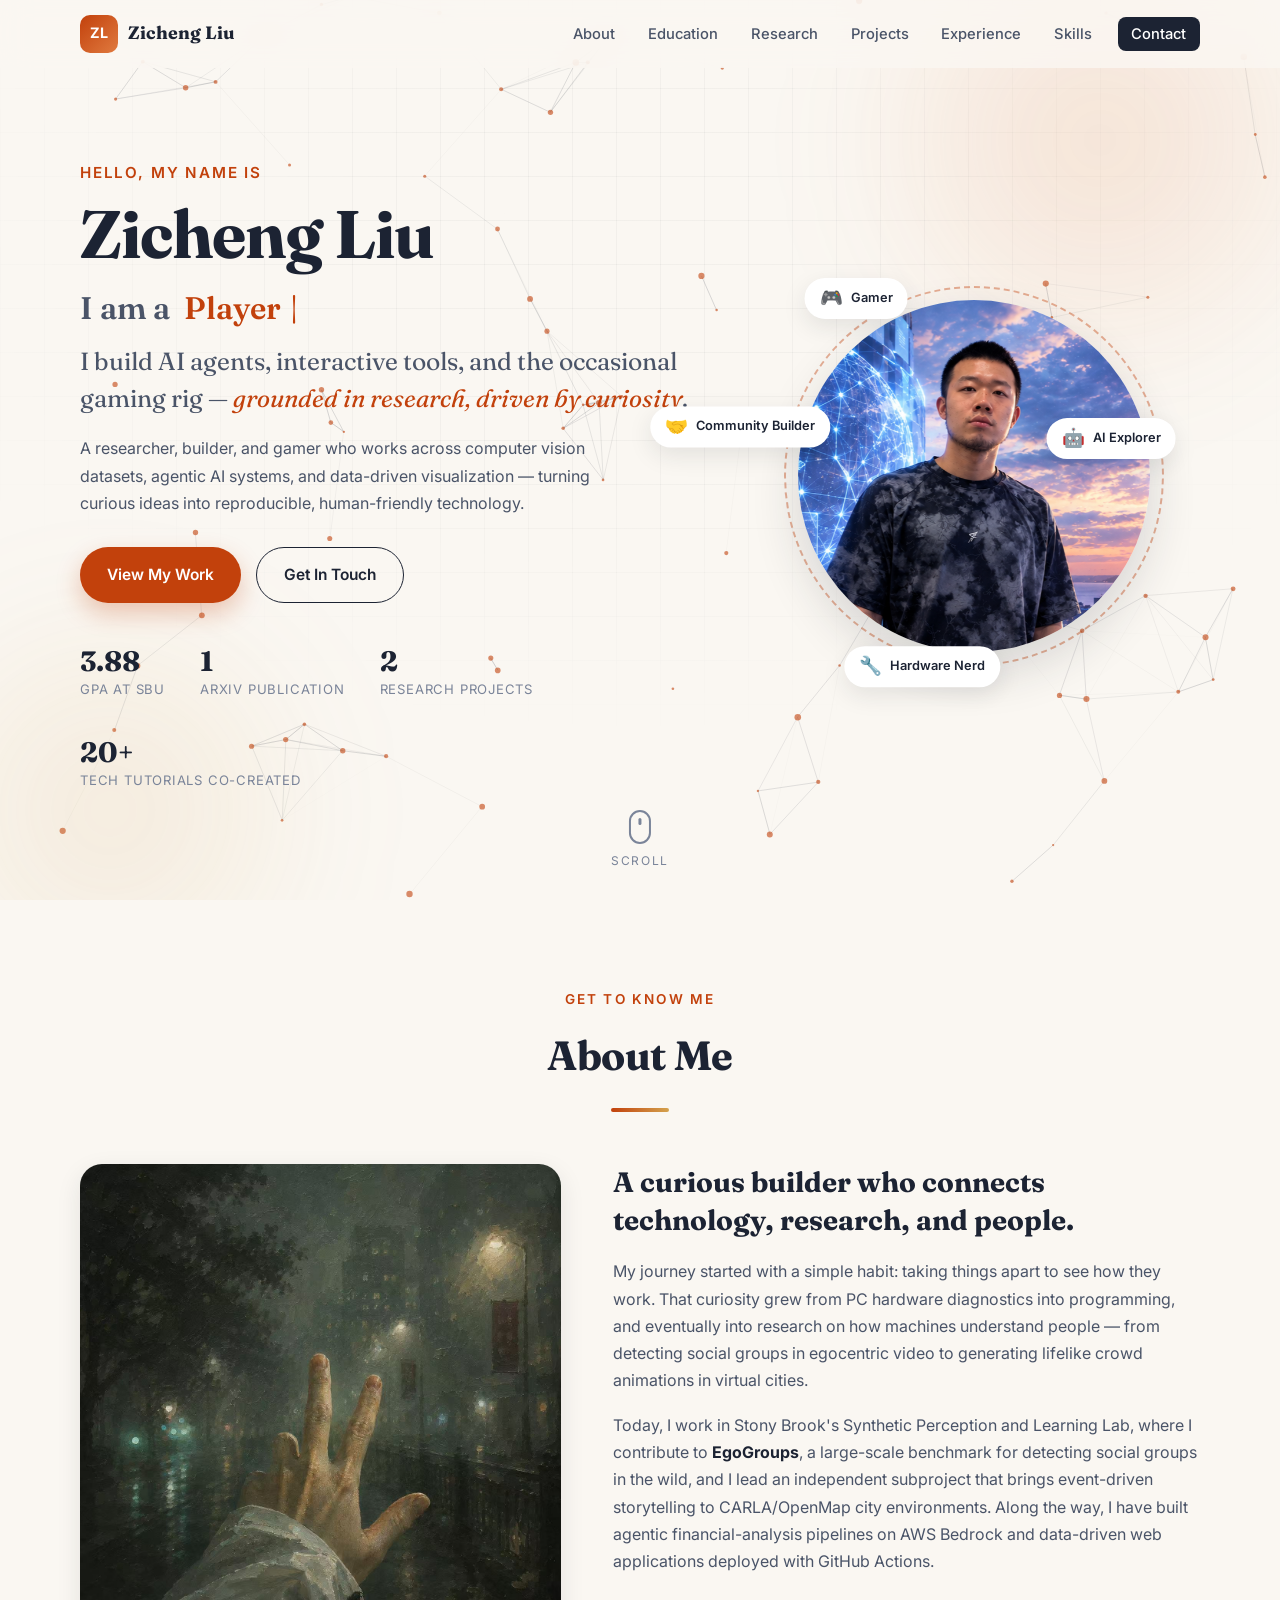
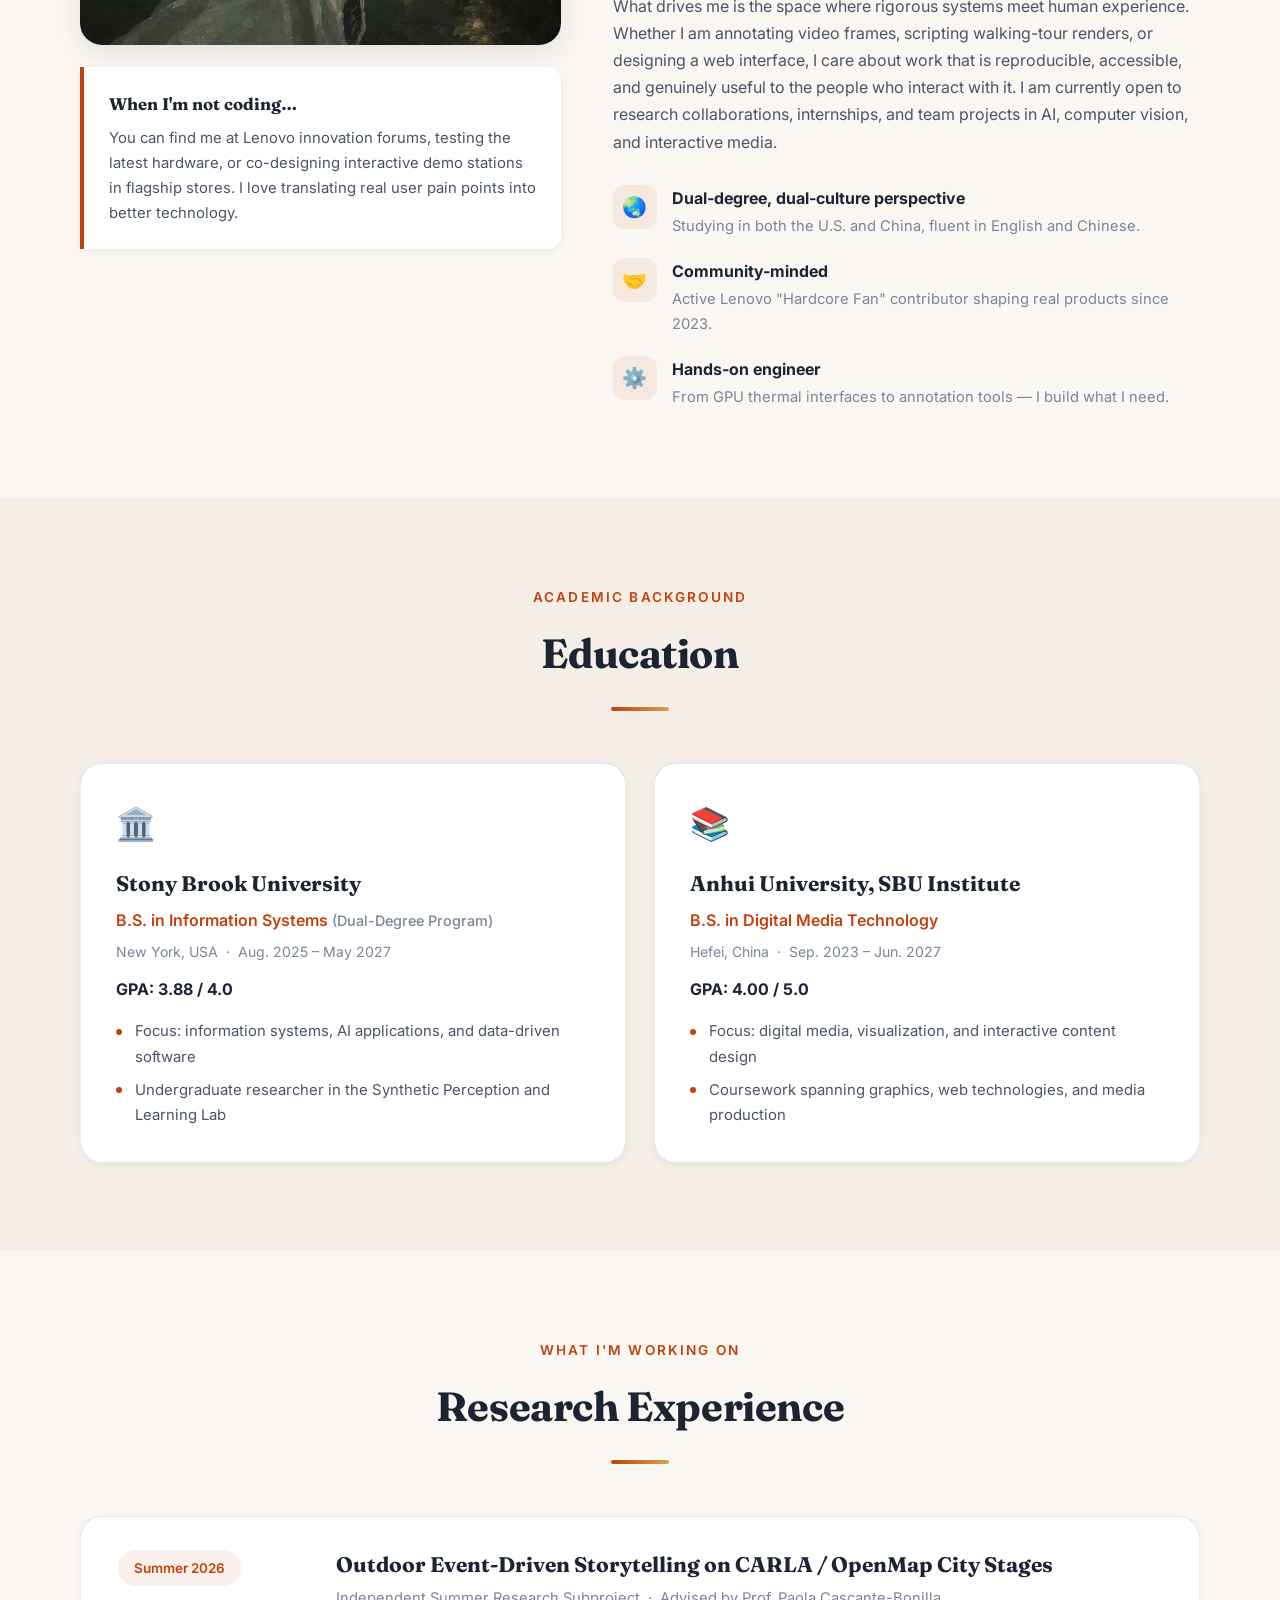
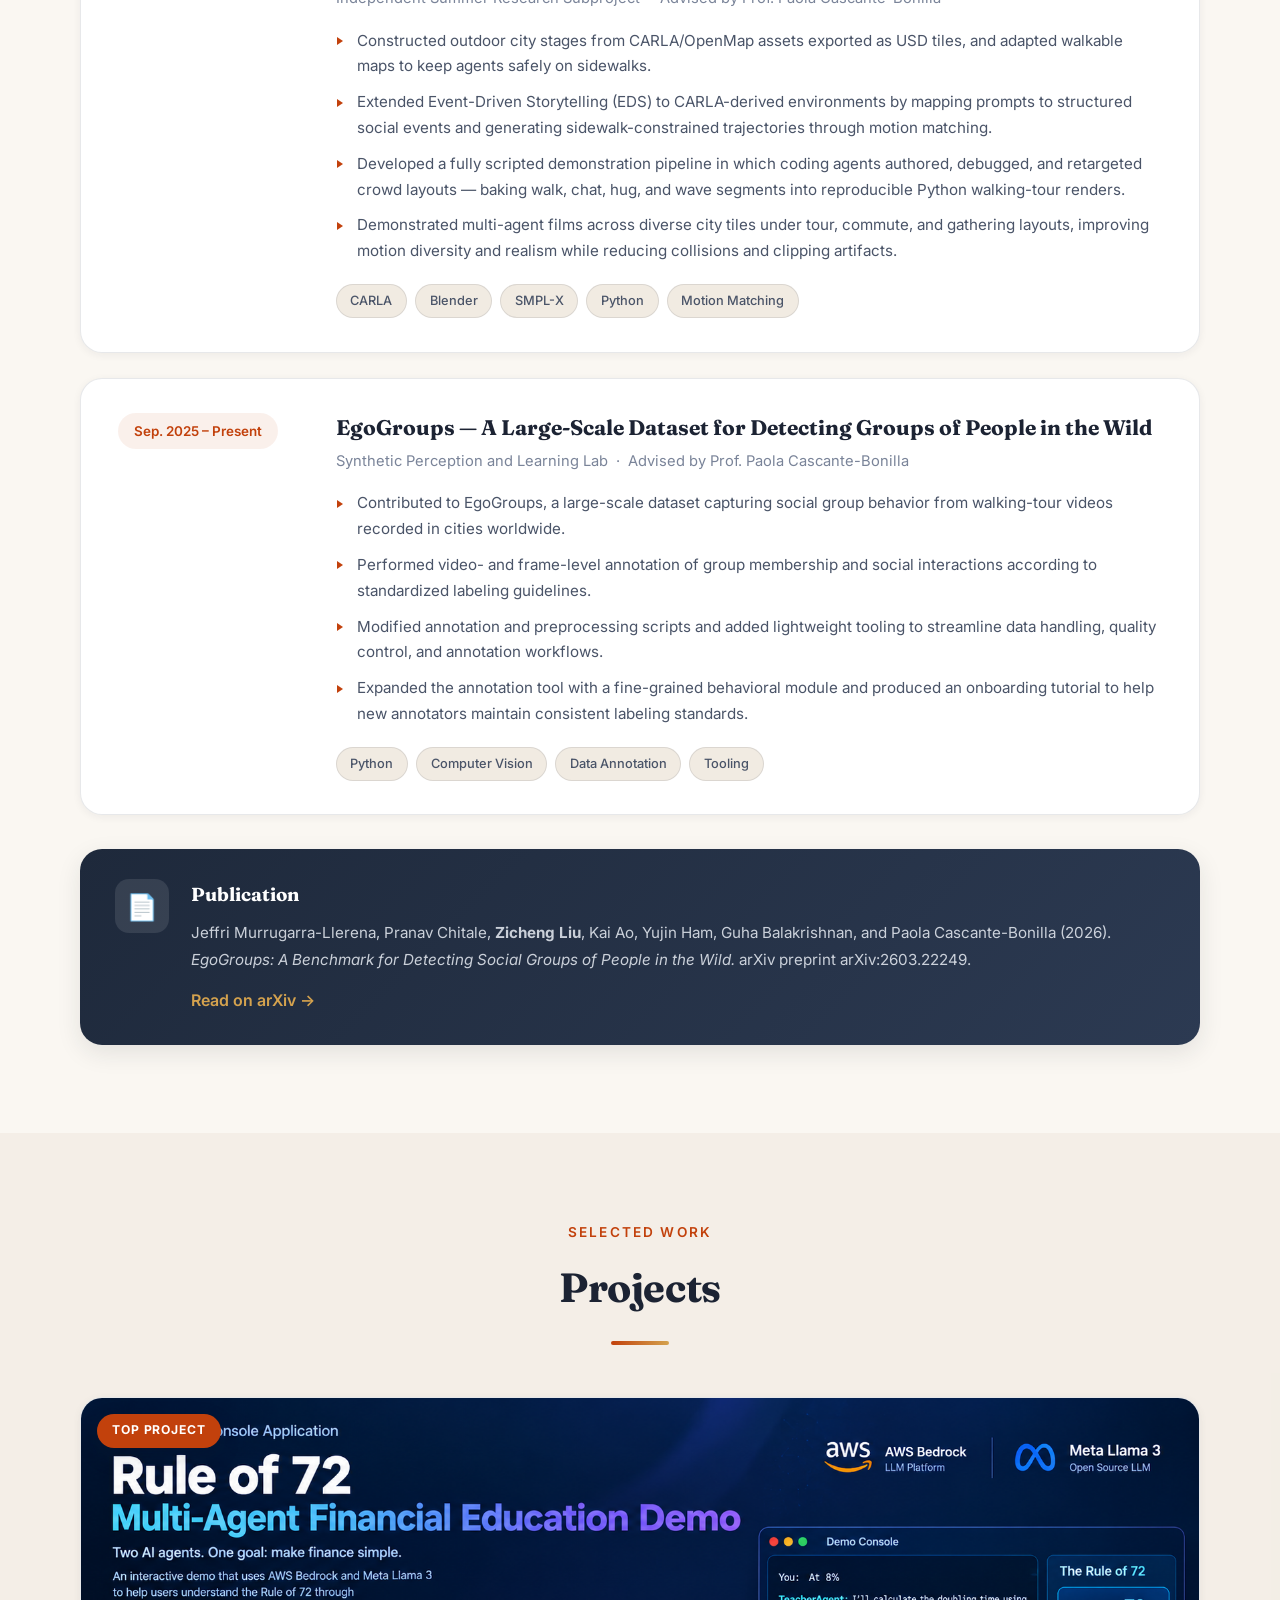
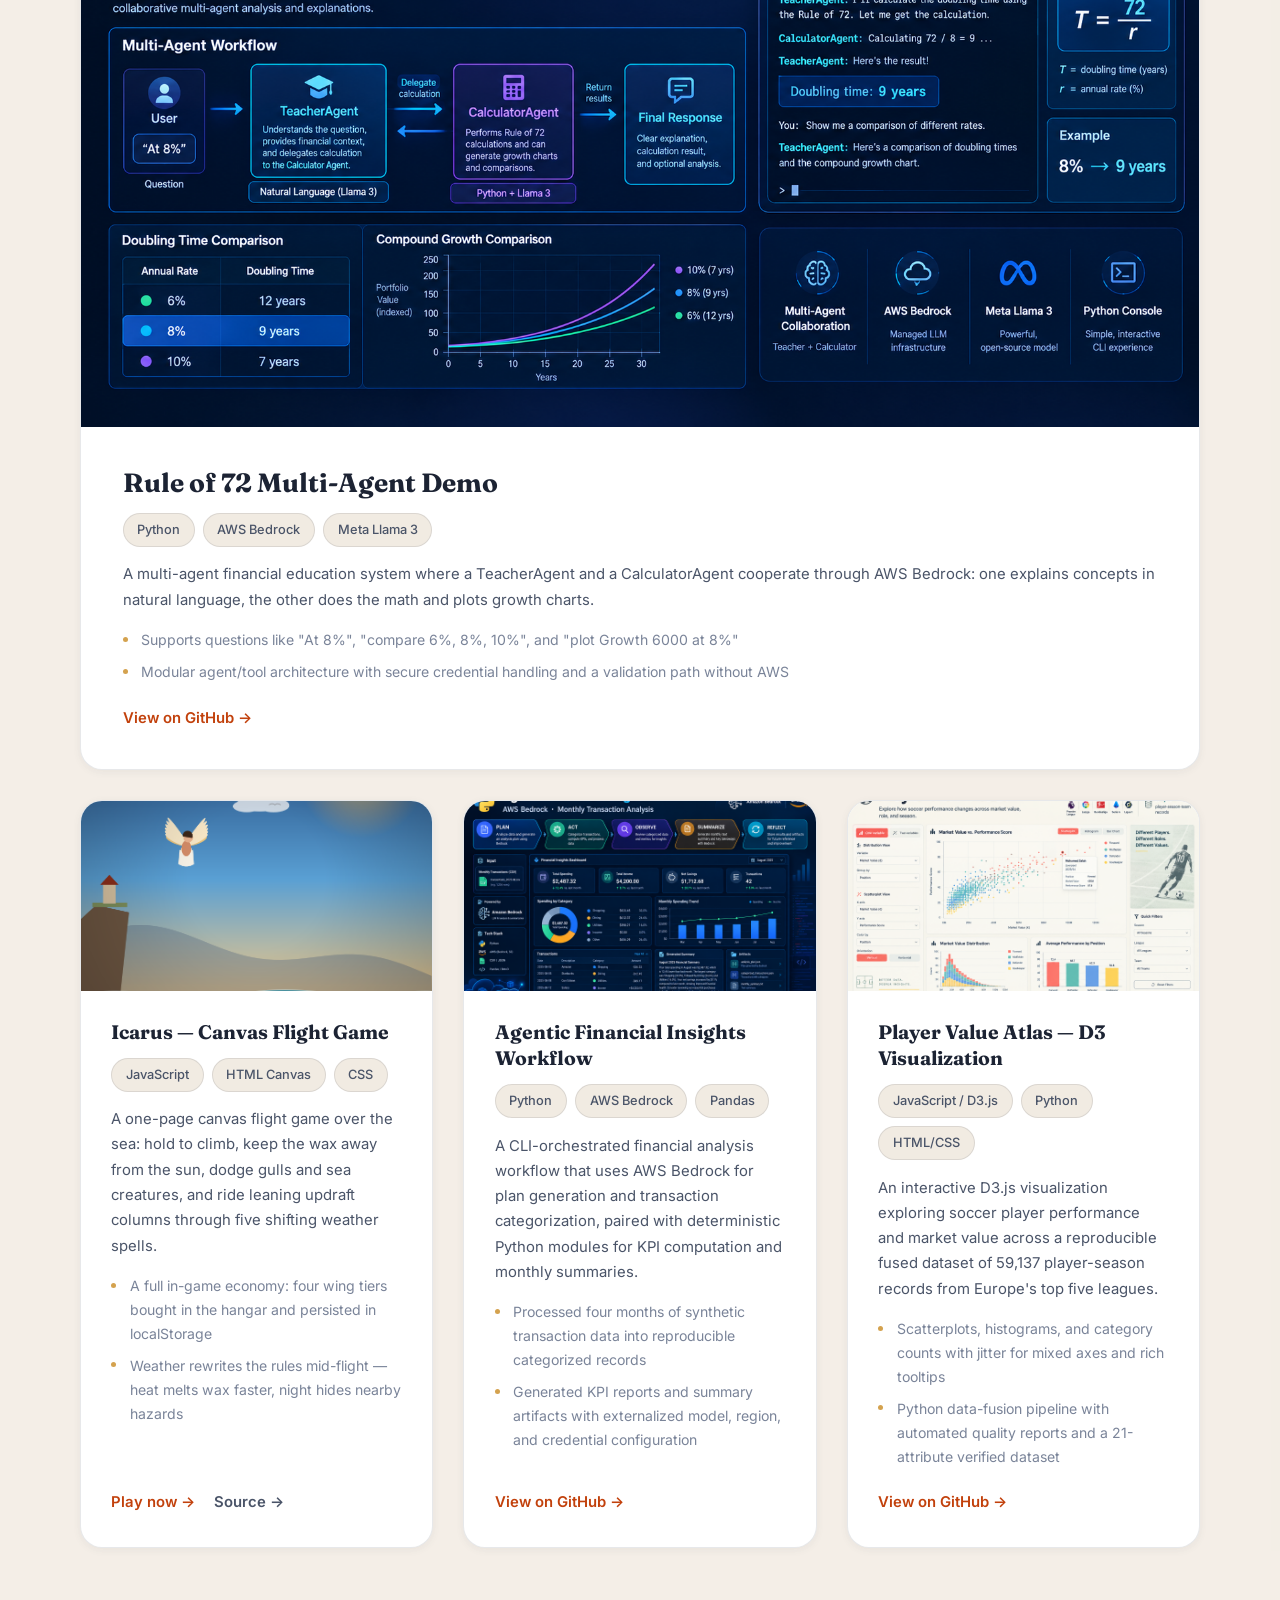
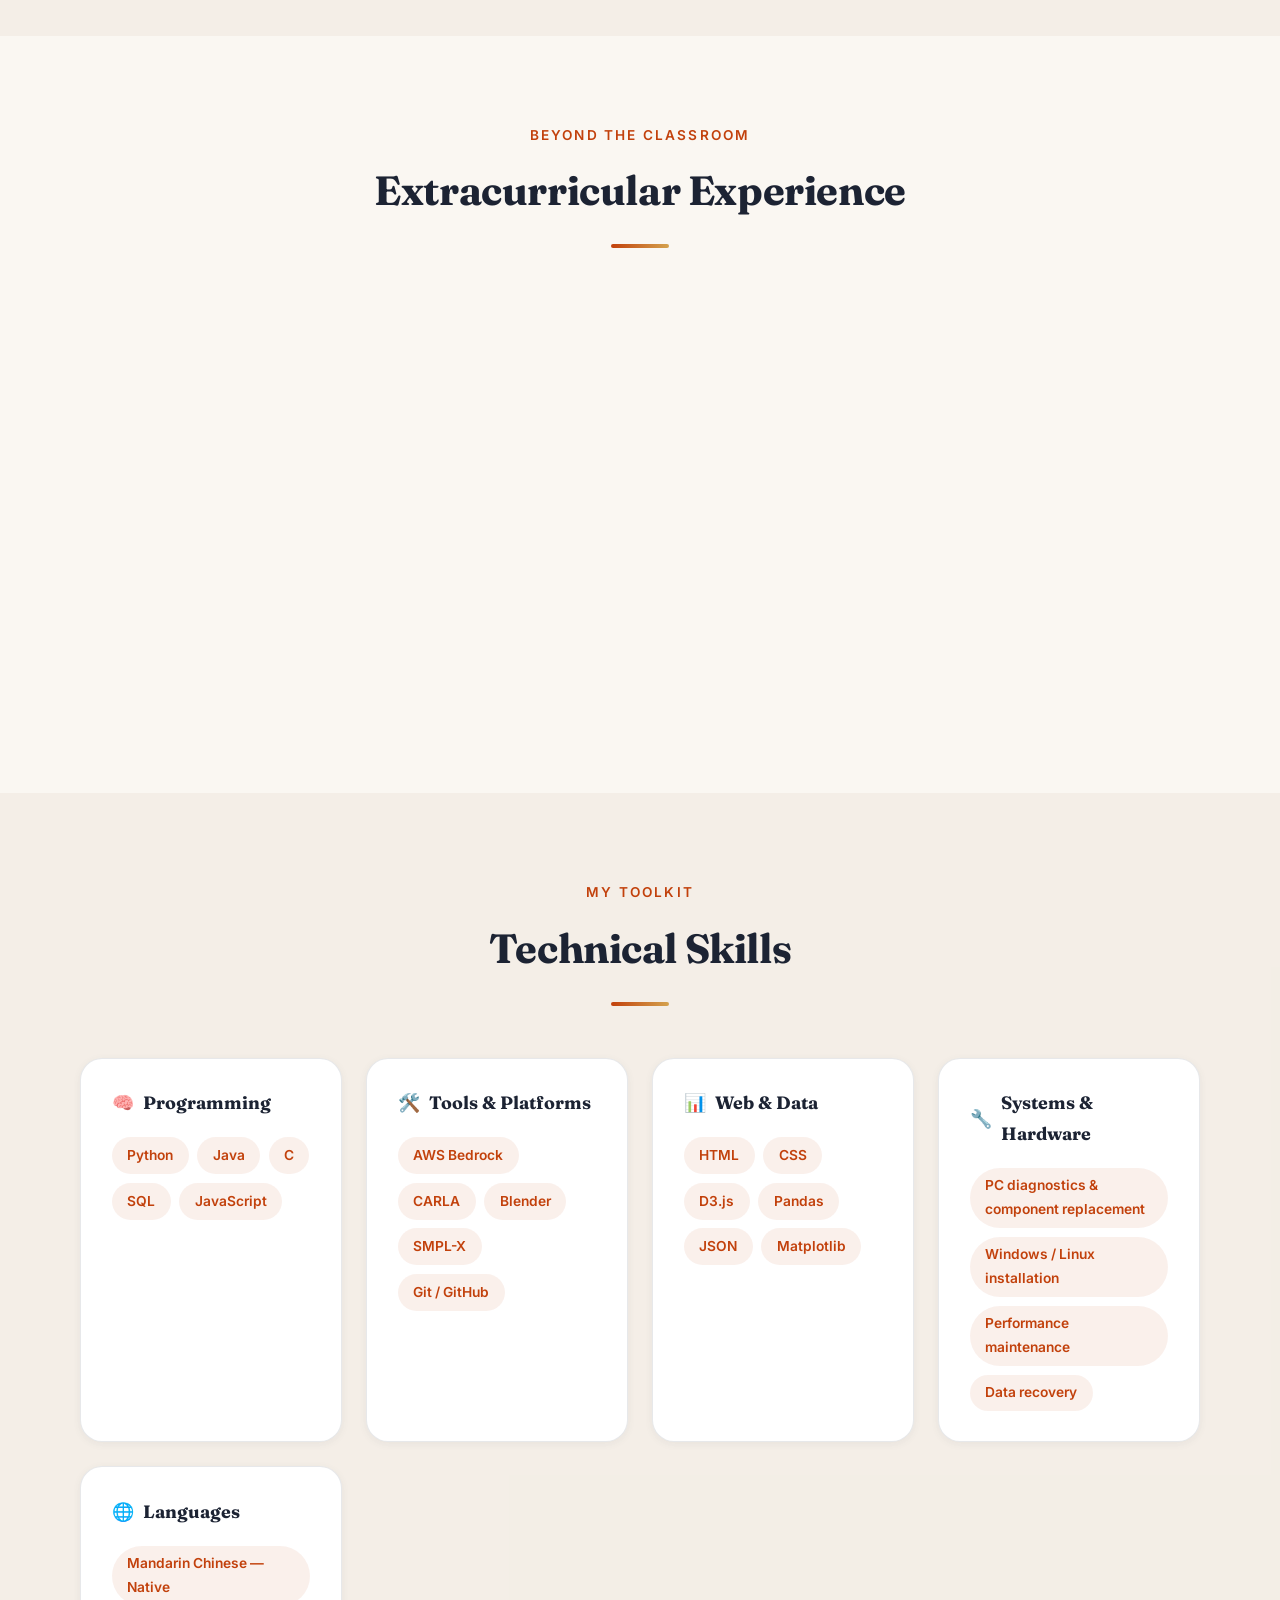
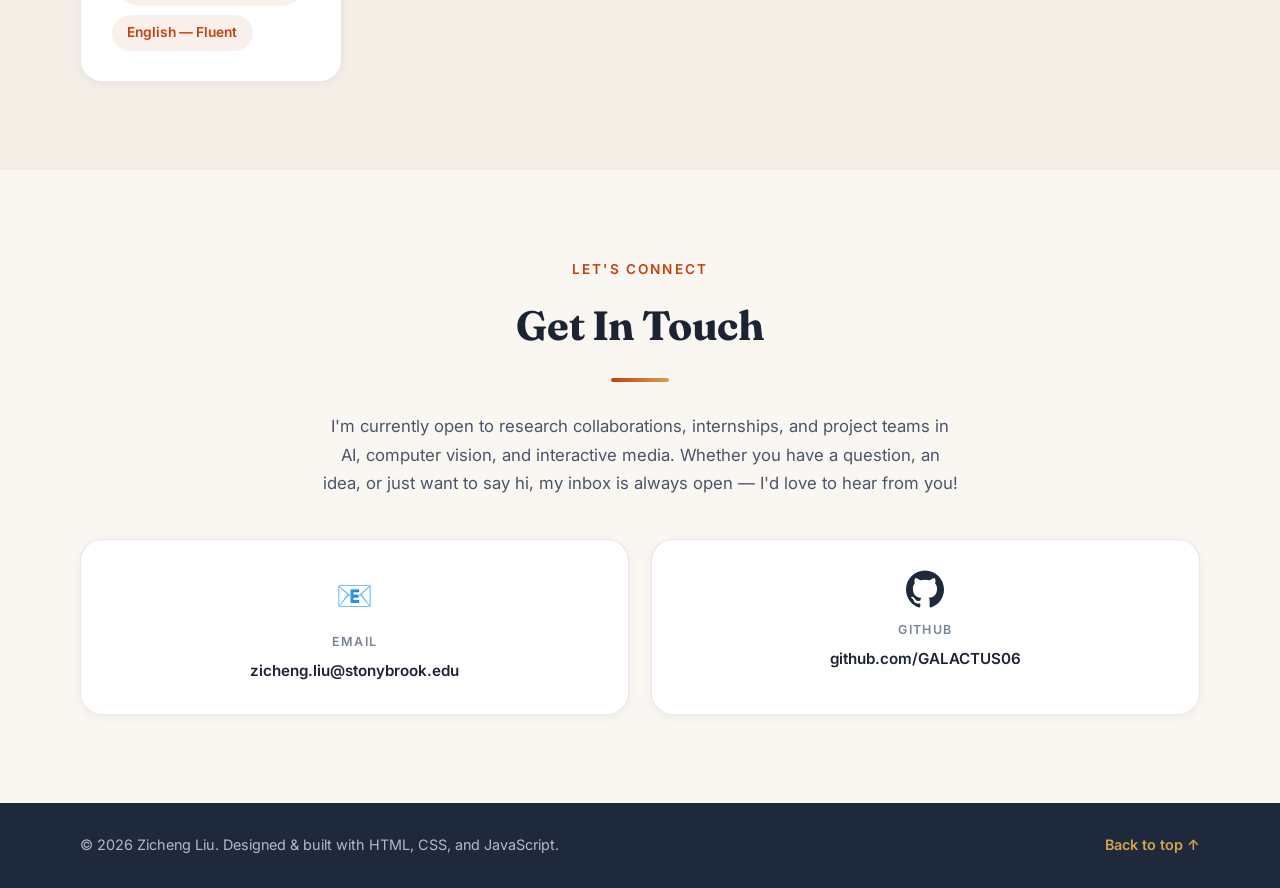
==== commit 7f03d9bb: "Add Icarus game project and rank projects by importance with featured card" ====
--- a/index.html
+++ b/index.html
@@ -317,6 +317,65 @@
         </header>
 
         <div class="projects__grid">
+          <article class="project-card project-card--featured reveal">
+            <div class="project-card__banner project-card__banner--agents" aria-hidden="true">
+              <img src="assets/project-rule72.png" alt="" />
+              <span class="project-card__flag">Top Project</span>
+            </div>
+            <div class="project-card__body">
+              <h3>Rule of 72 Multi-Agent Demo</h3>
+              <ul class="tag-list" aria-label="Technologies used">
+                <li class="tag">Python</li>
+                <li class="tag">AWS Bedrock</li>
+                <li class="tag">Meta Llama 3</li>
+              </ul>
+              <p>
+                A multi-agent financial education system where a TeacherAgent and
+                a CalculatorAgent cooperate through AWS Bedrock: one explains
+                concepts in natural language, the other does the math and plots
+                growth charts.
+              </p>
+              <ul class="project-card__points">
+                <li>Supports questions like "At 8%", "compare 6%, 8%, 10%", and "plot Growth 6000 at 8%"</li>
+                <li>Modular agent/tool architecture with secure credential handling and a validation path without AWS</li>
+              </ul>
+              <a class="project-card__link" href="https://github.com/GALACTUS06/rule-of-72-multi-agent-demo" target="_blank" rel="noopener noreferrer">
+                View on GitHub →
+              </a>
+            </div>
+          </article>
+
+          <article class="project-card reveal">
+            <div class="project-card__banner project-card__banner--icarus" aria-hidden="true">
+              <img src="assets/project-icarus.png" alt="" />
+            </div>
+            <div class="project-card__body">
+              <h3>Icarus — Canvas Flight Game</h3>
+              <ul class="tag-list" aria-label="Technologies used">
+                <li class="tag">JavaScript</li>
+                <li class="tag">HTML Canvas</li>
+                <li class="tag">CSS</li>
+              </ul>
+              <p>
+                A one-page canvas flight game over the sea: hold to climb, keep
+                the wax away from the sun, dodge gulls and sea creatures, and
+                ride leaning updraft columns through five shifting weather spells.
+              </p>
+              <ul class="project-card__points">
+                <li>A full in-game economy: four wing tiers bought in the hangar and persisted in localStorage</li>
+                <li>Weather rewrites the rules mid-flight — heat melts wax faster, night hides nearby hazards</li>
+              </ul>
+              <div class="project-card__links">
+                <a class="project-card__link" href="https://galactus06.github.io/icarus/" target="_blank" rel="noopener noreferrer">
+                  Play now →
+                </a>
+                <a class="project-card__link project-card__link--ghost" href="https://github.com/GALACTUS06/icarus" target="_blank" rel="noopener noreferrer">
+                  Source →
+                </a>
+              </div>
+            </div>
+          </article>
+
           <article class="project-card reveal">
             <div class="project-card__banner project-card__banner--finance" aria-hidden="true">
               <img src="assets/project-agentic.png" alt="" />
@@ -339,33 +398,6 @@
                 <li>Generated KPI reports and summary artifacts with externalized model, region, and credential configuration</li>
               </ul>
               <a class="project-card__link" href="https://github.com/GALACTUS06/agentic-financial-insights-workflow" target="_blank" rel="noopener noreferrer">
-                View on GitHub →
-              </a>
-            </div>
-          </article>
-
-          <article class="project-card reveal">
-            <div class="project-card__banner project-card__banner--agents" aria-hidden="true">
-              <img src="assets/project-rule72.png" alt="" />
-            </div>
-            <div class="project-card__body">
-              <h3>Rule of 72 Multi-Agent Demo</h3>
-              <ul class="tag-list" aria-label="Technologies used">
-                <li class="tag">Python</li>
-                <li class="tag">AWS Bedrock</li>
-                <li class="tag">Meta Llama 3</li>
-              </ul>
-              <p>
-                A multi-agent financial education system where a TeacherAgent and
-                a CalculatorAgent cooperate through AWS Bedrock: one explains
-                concepts in natural language, the other does the math and plots
-                growth charts.
-              </p>
-              <ul class="project-card__points">
-                <li>Supports questions like "At 8%", "compare 6%, 8%, 10%", and "plot Growth 6000 at 8%"</li>
-                <li>Modular agent/tool architecture with secure credential handling and a validation path without AWS</li>
-              </ul>
-              <a class="project-card__link" href="https://github.com/GALACTUS06/rule-of-72-multi-agent-demo" target="_blank" rel="noopener noreferrer">
                 View on GitHub →
               </a>
             </div>
--- a/css/style.css
+++ b/css/style.css
@@ -682,8 +682,32 @@
 /* ============ PROJECTS ============ */
 .projects__grid {
   display: grid;
-  grid-template-columns: repeat(2, 1fr);
+  grid-template-columns: repeat(auto-fit, minmax(300px, 1fr));
   gap: 1.9rem;
+}
+
+/* The most important project gets a full-width, horizontal featured card */
+.project-card--featured {
+  grid-column: 1 / -1;
+  display: grid;
+  grid-template-columns: 1.15fr 1fr;
+}
+.project-card--featured .project-card__banner {
+  height: 100%;
+  min-height: 330px;
+}
+.project-card--featured .project-card__body {
+  padding: 2.35rem 2.6rem;
+}
+.project-card--featured .project-card__body h3 {
+  font-size: 1.65rem;
+}
+@media (max-width: 860px) {
+  .project-card--featured { grid-template-columns: 1fr; }
+  .project-card--featured .project-card__banner {
+    height: 230px;
+    min-height: 0;
+  }
 }
 
 .project-card {
@@ -702,8 +726,24 @@
 }
 
 .project-card__banner {
+  position: relative;
   height: 190px;
   overflow: hidden;
+}
+.project-card__flag {
+  position: absolute;
+  top: 1rem;
+  left: 1rem;
+  padding: 0.4rem 0.95rem;
+  border-radius: 999px;
+  background: var(--color-accent);
+  color: #fff;
+  font-size: 0.76rem;
+  font-weight: 700;
+  letter-spacing: 0.07em;
+  text-transform: uppercase;
+  box-shadow: var(--shadow-md);
+  z-index: 1;
 }
 .project-card__banner img {
   width: 100%;
@@ -760,6 +800,19 @@
   font-weight: 600;
   font-size: 0.93rem;
 }
+
+.project-card__links {
+  display: flex;
+  flex-wrap: wrap;
+  gap: 1.15rem;
+  margin-top: auto;
+}
+.project-card__links .project-card__link { margin-top: 0; }
+
+.project-card__link--ghost {
+  color: var(--color-ink-soft);
+}
+.project-card__link--ghost:hover { color: var(--color-accent); }
 
 /* ============ EXPERIENCE ============ */
 .exp-card {
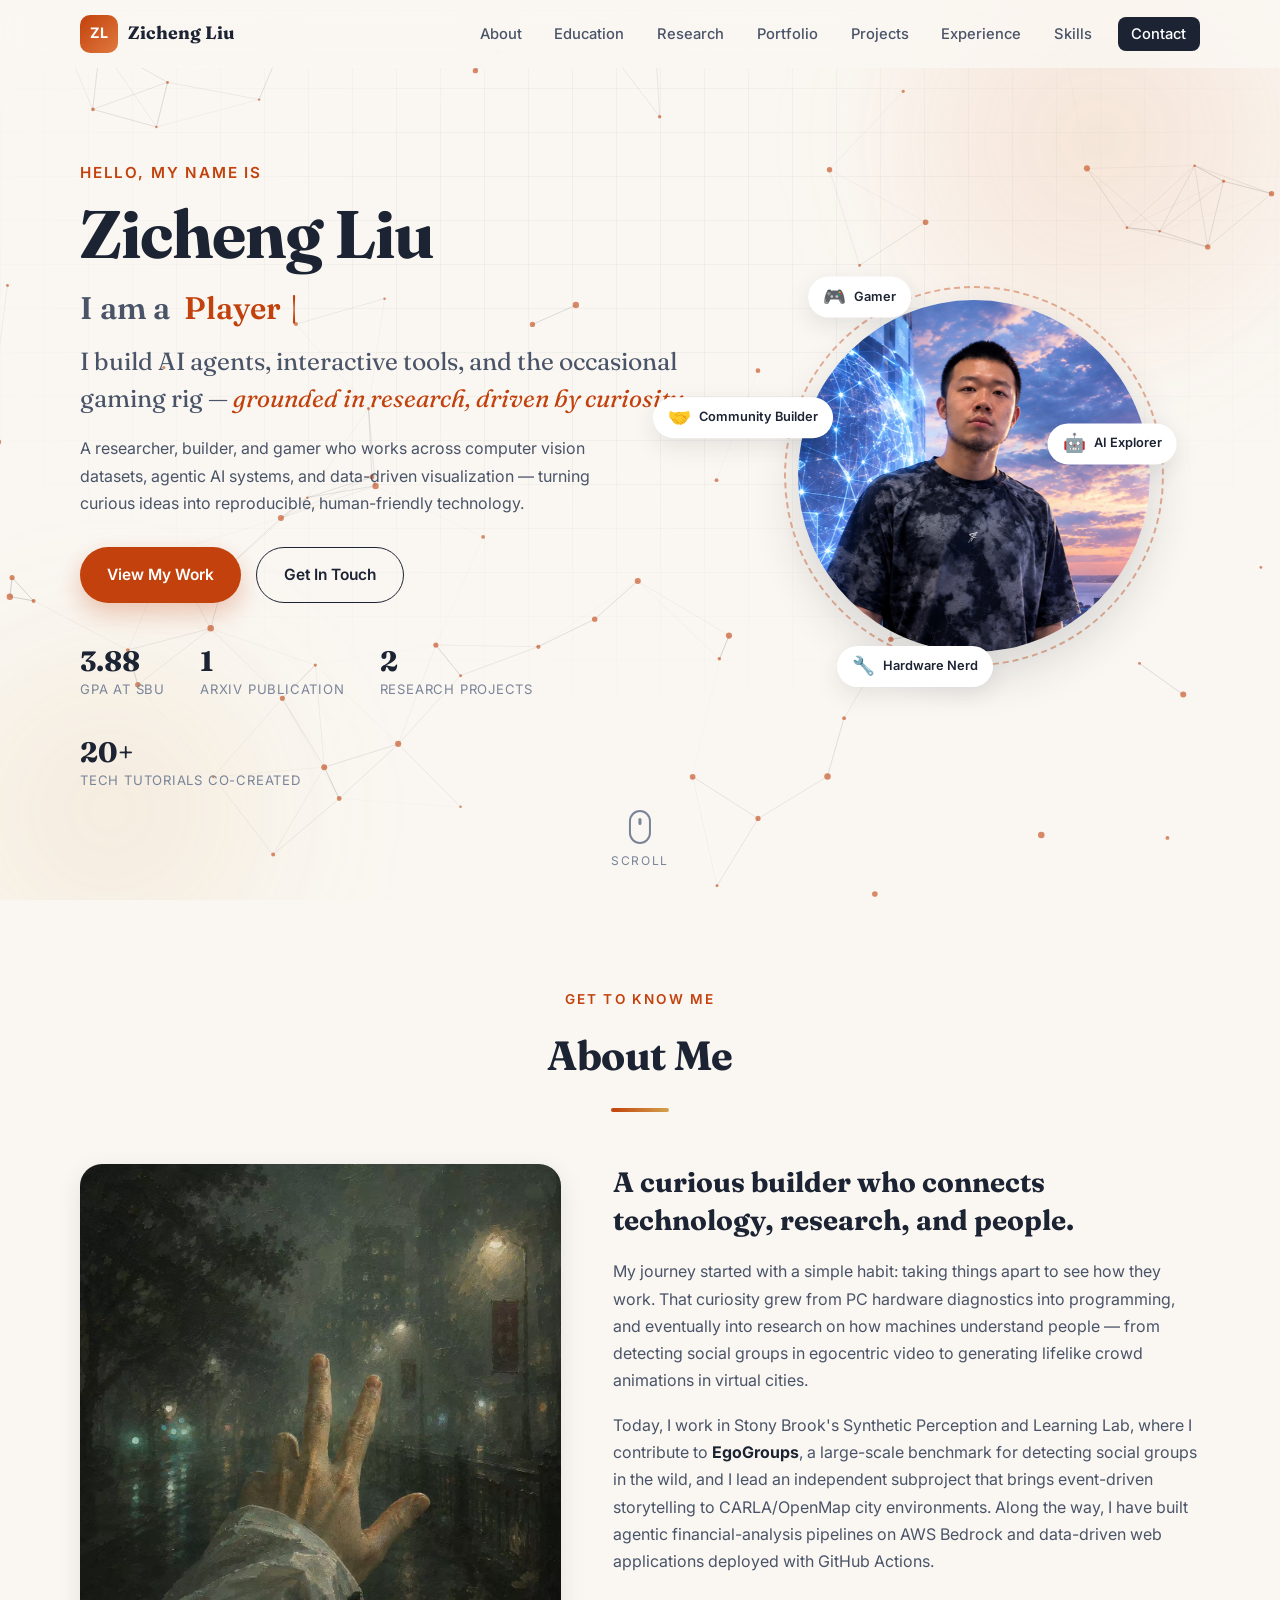
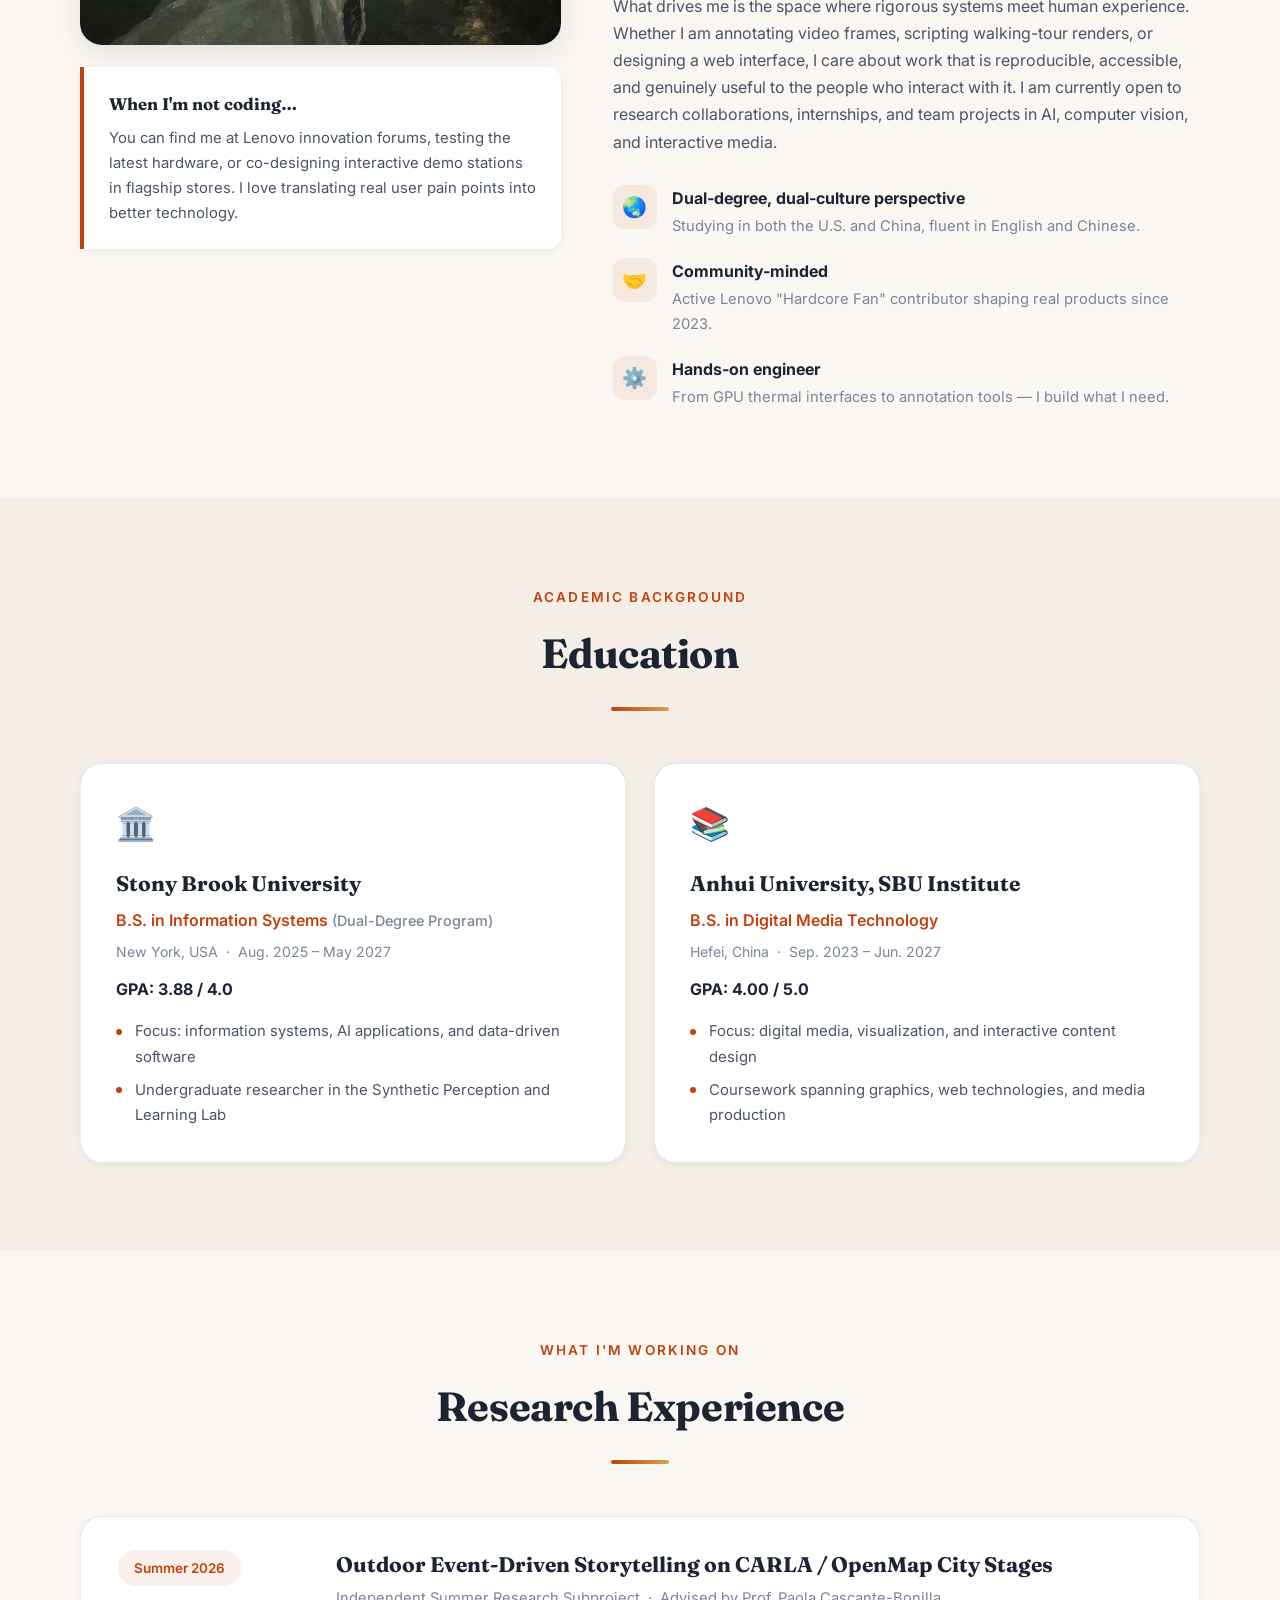
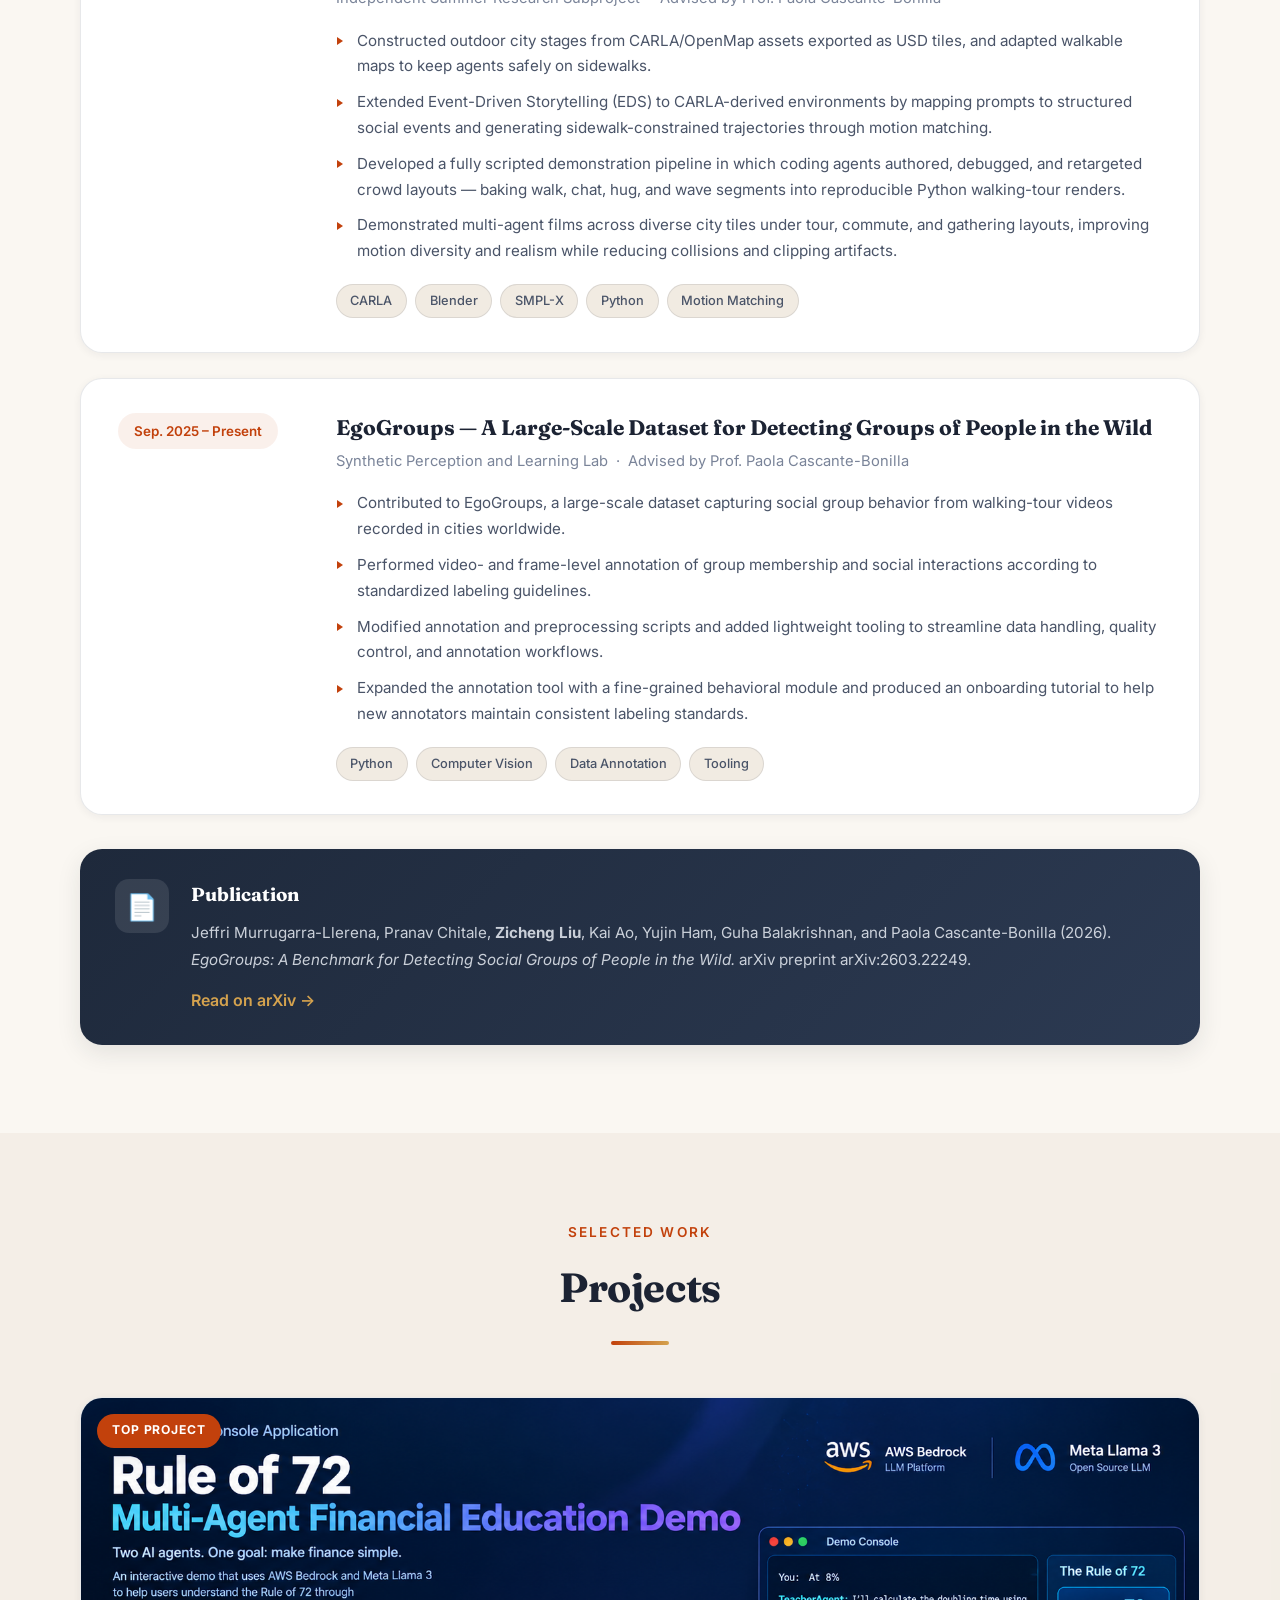
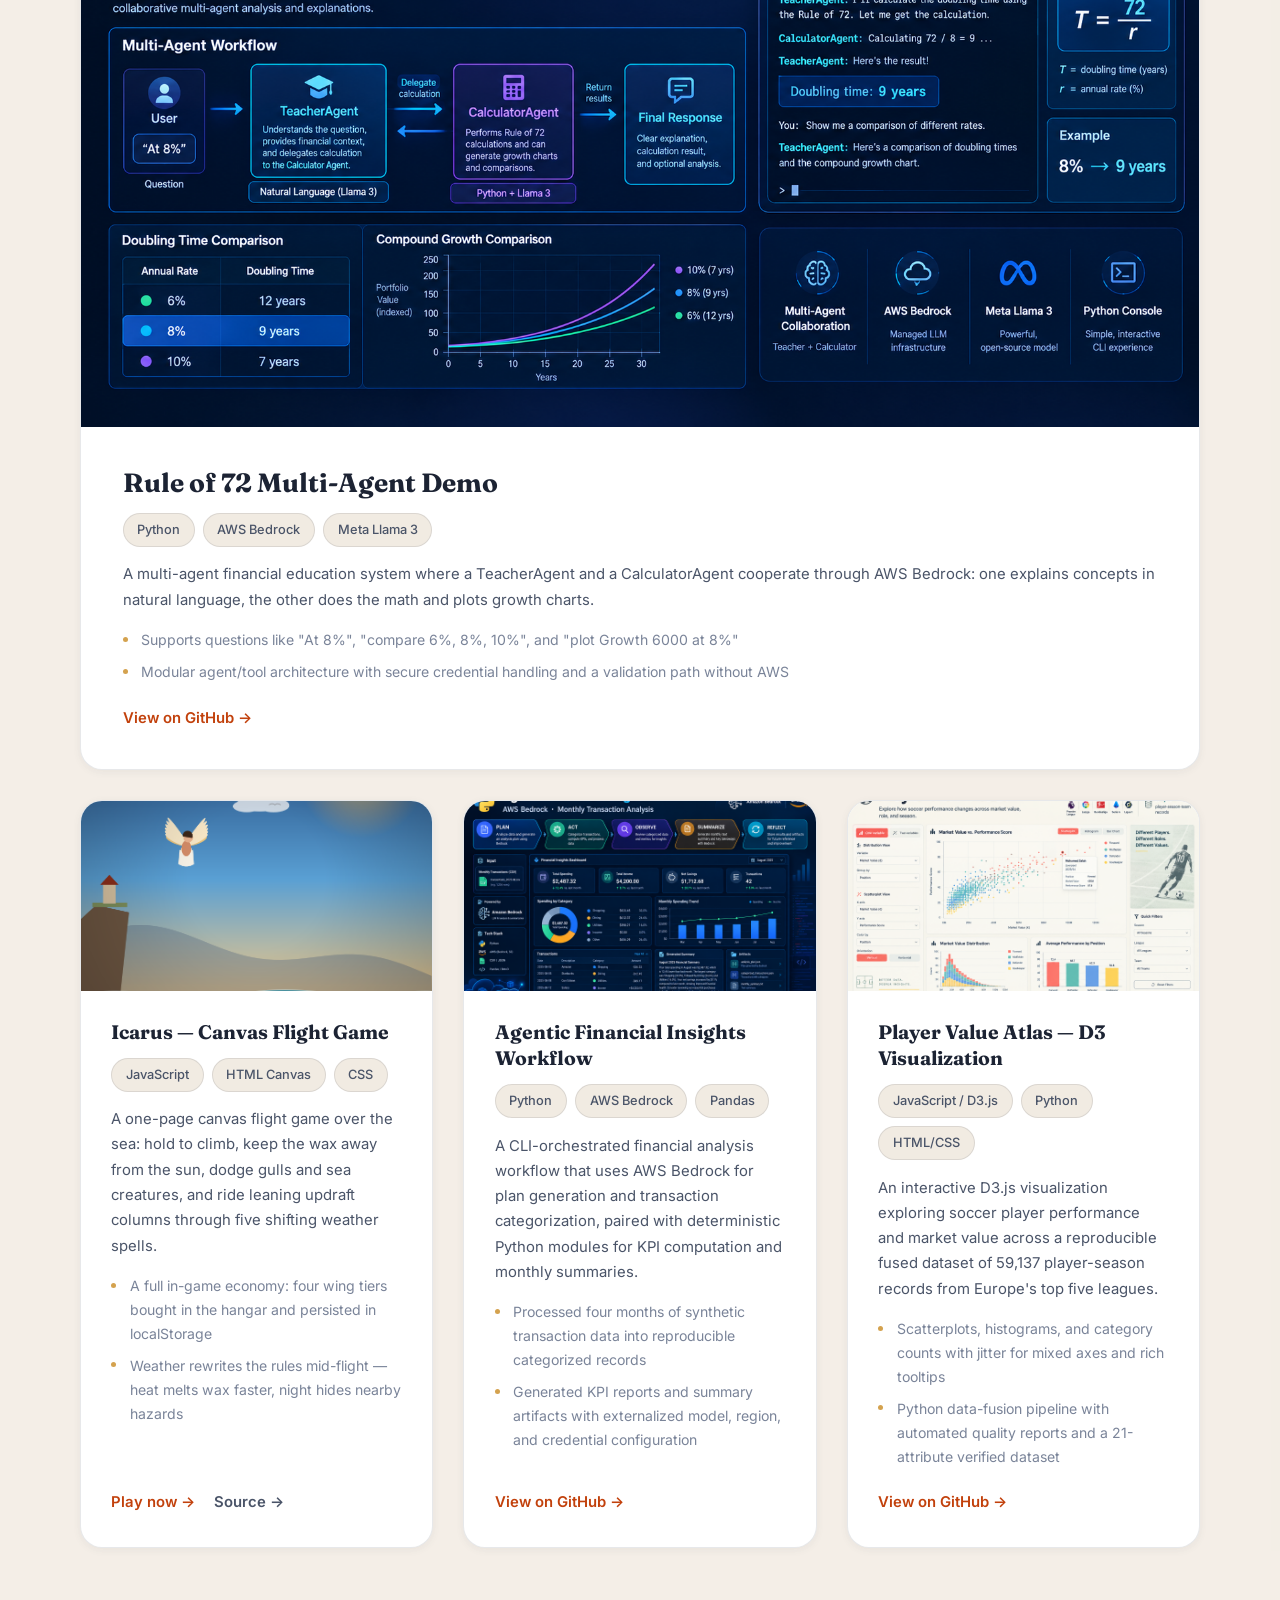
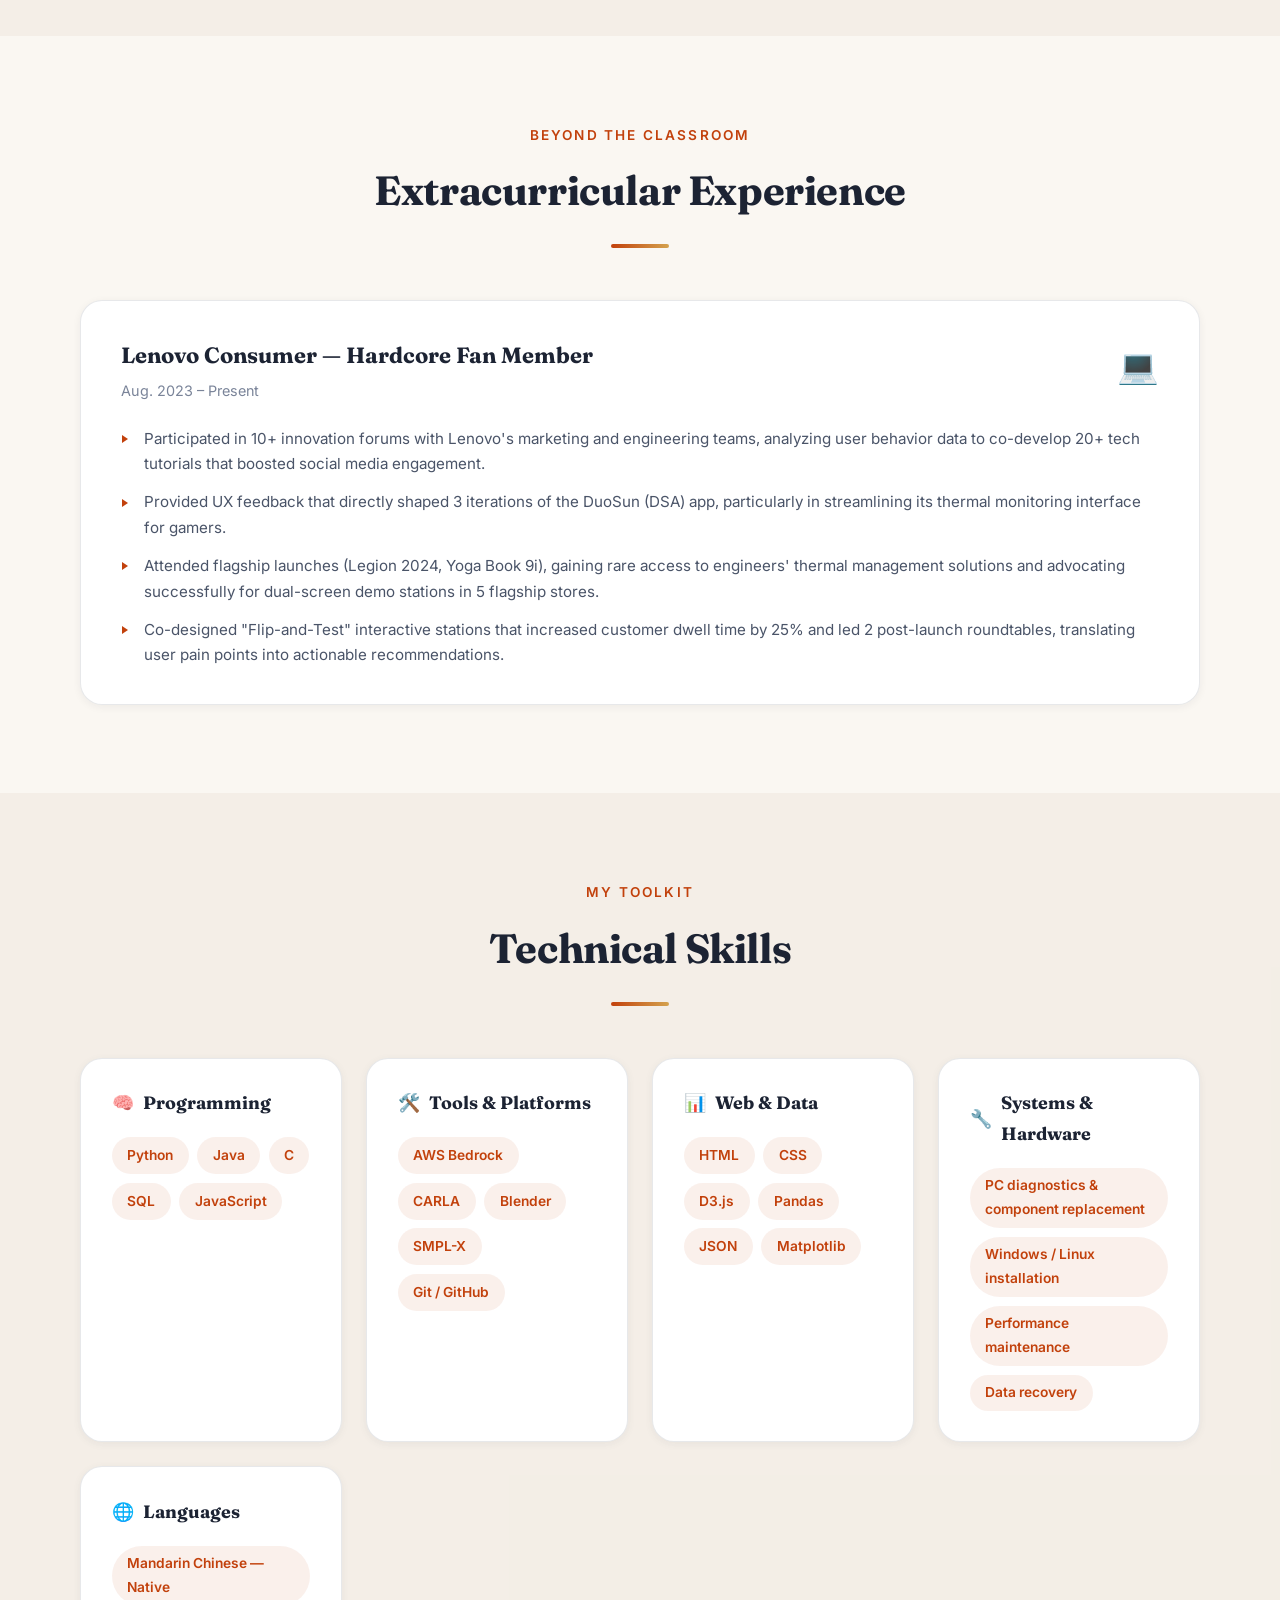
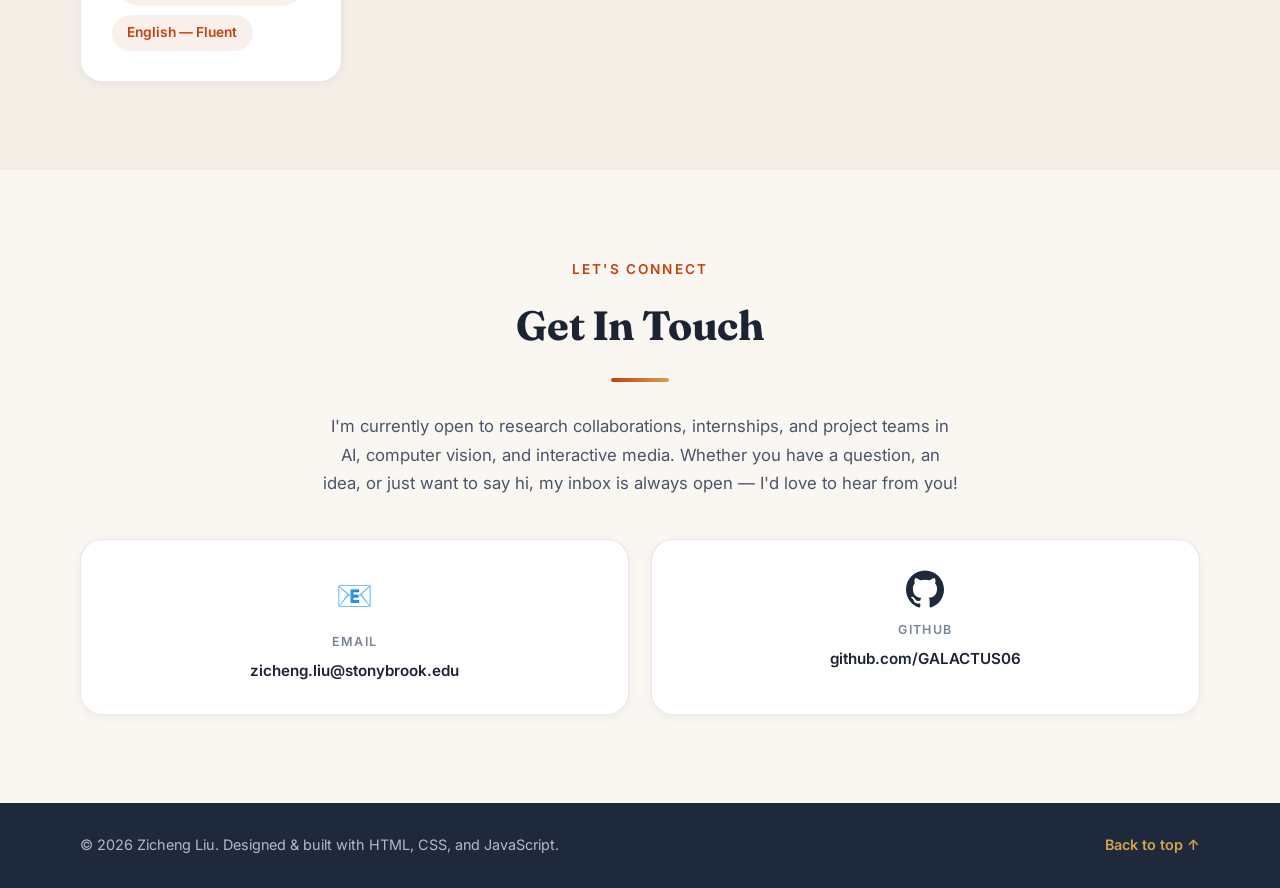
==== commit d1659468: "Add selected work portfolio" ====
--- a/index.html
+++ b/index.html
@@ -41,6 +41,7 @@
         <li><a href="#about" class="nav__link">About</a></li>
         <li><a href="#education" class="nav__link">Education</a></li>
         <li><a href="#research" class="nav__link">Research</a></li>
+        <li><a href="portfolio/" class="nav__link">Portfolio</a></li>
         <li><a href="#projects" class="nav__link">Projects</a></li>
         <li><a href="#experience" class="nav__link">Experience</a></li>
         <li><a href="#skills" class="nav__link">Skills</a></li>
--- a/css/style.css
+++ b/css/style.css
@@ -1012,7 +1012,7 @@
   .publication { flex-direction: column; }
 }
 
-@media (max-width: 768px) {
+@media (max-width: 960px) {
   .nav__toggle { display: flex; }
   .nav__menu {
     position: fixed;
@@ -1026,6 +1026,8 @@
     border-bottom: 1px solid var(--color-line);
     box-shadow: var(--shadow-md);
     padding: 1.15rem 4%;
+    max-height: calc(100dvh - var(--header-height));
+    overflow-y: auto;
     transform: translateY(-12px);
     opacity: 0;
     visibility: hidden;
@@ -1036,13 +1038,15 @@
     opacity: 1;
     visibility: visible;
   }
-  .nav__link { padding: 0.8rem 1rem; font-size: 1rem; }
+  .nav__link { display: block; padding: 0.8rem 1rem; font-size: 1rem; }
   .nav__link--cta { margin-left: 0; text-align: center; margin-top: 0.35rem; }
 
   .nav__toggle.is-open .nav__toggle-bar:nth-child(1) { transform: translateY(7.5px) rotate(45deg); }
   .nav__toggle.is-open .nav__toggle-bar:nth-child(2) { opacity: 0; }
   .nav__toggle.is-open .nav__toggle-bar:nth-child(3) { transform: translateY(-7.5px) rotate(-45deg); }
-
+}
+
+@media (max-width: 768px) {
   .hero__stats { gap: 1.5rem; }
 
   .section { padding: 4rem 0; }
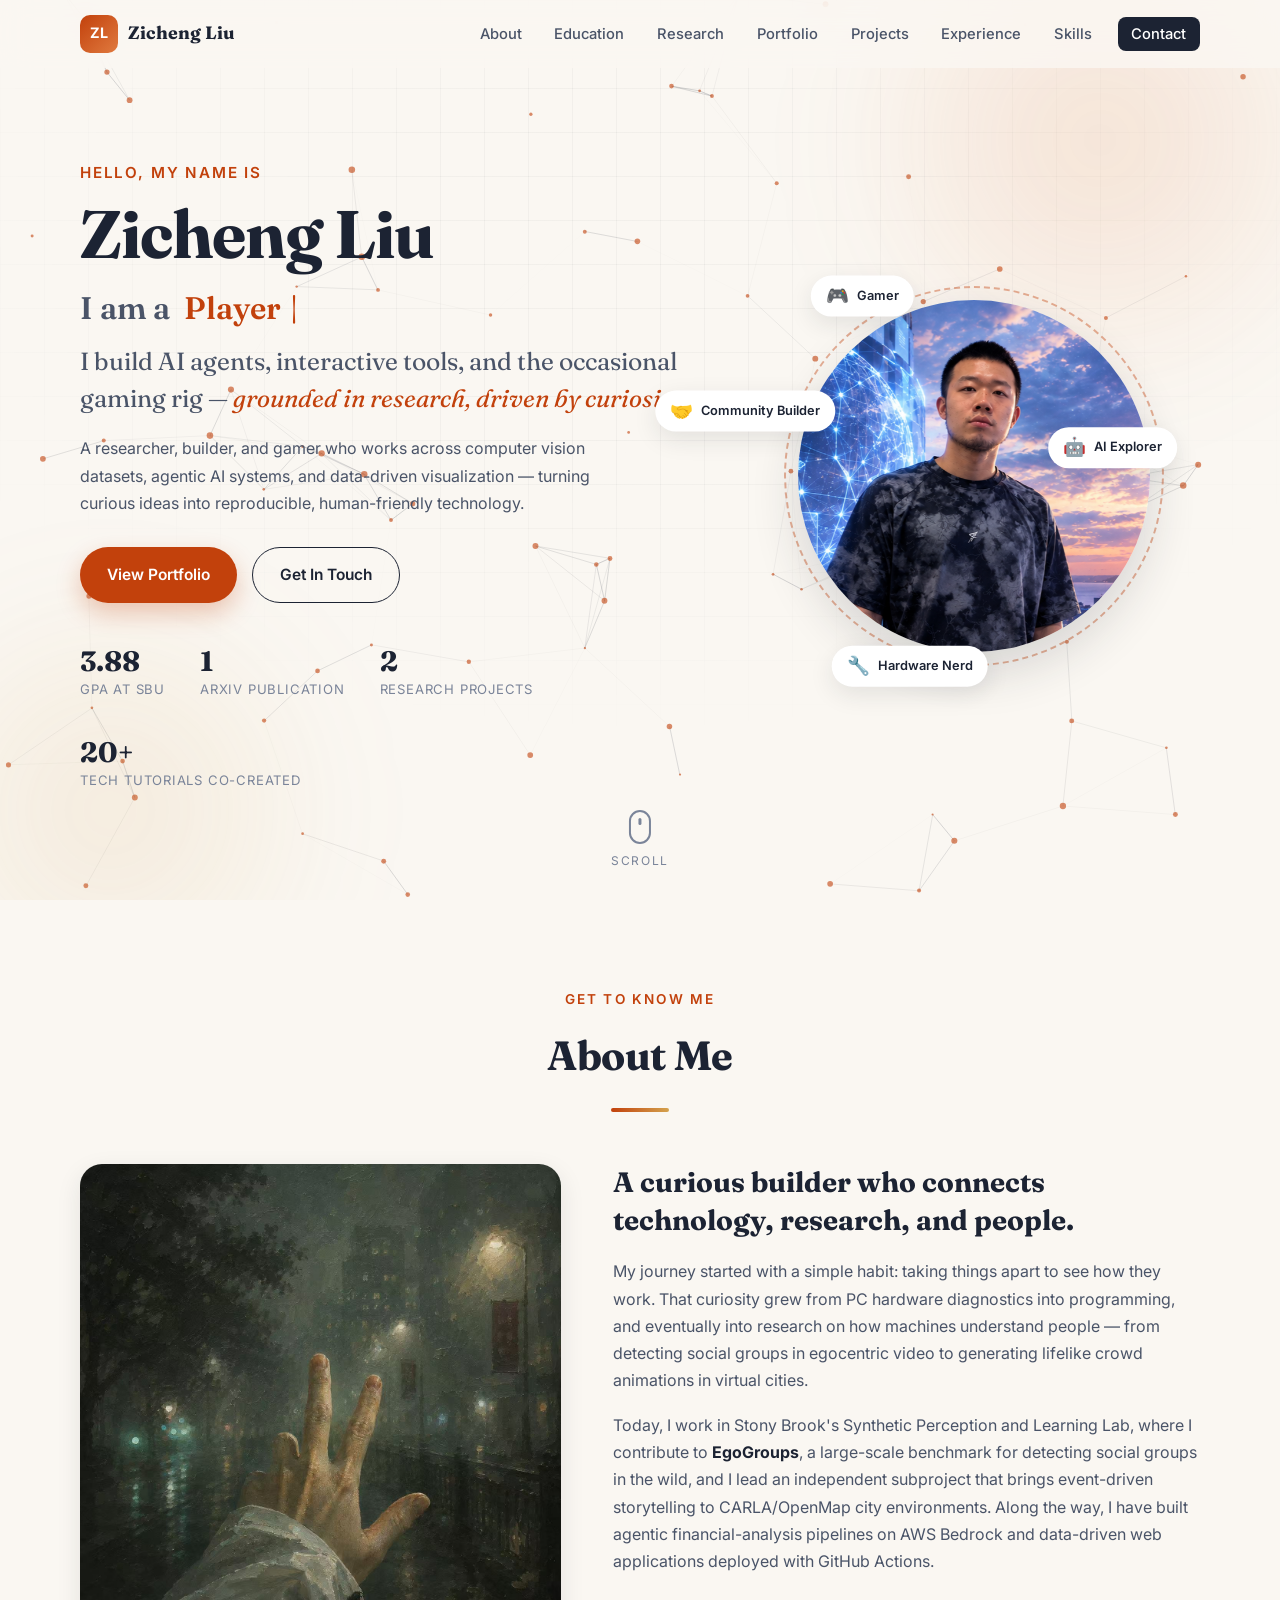
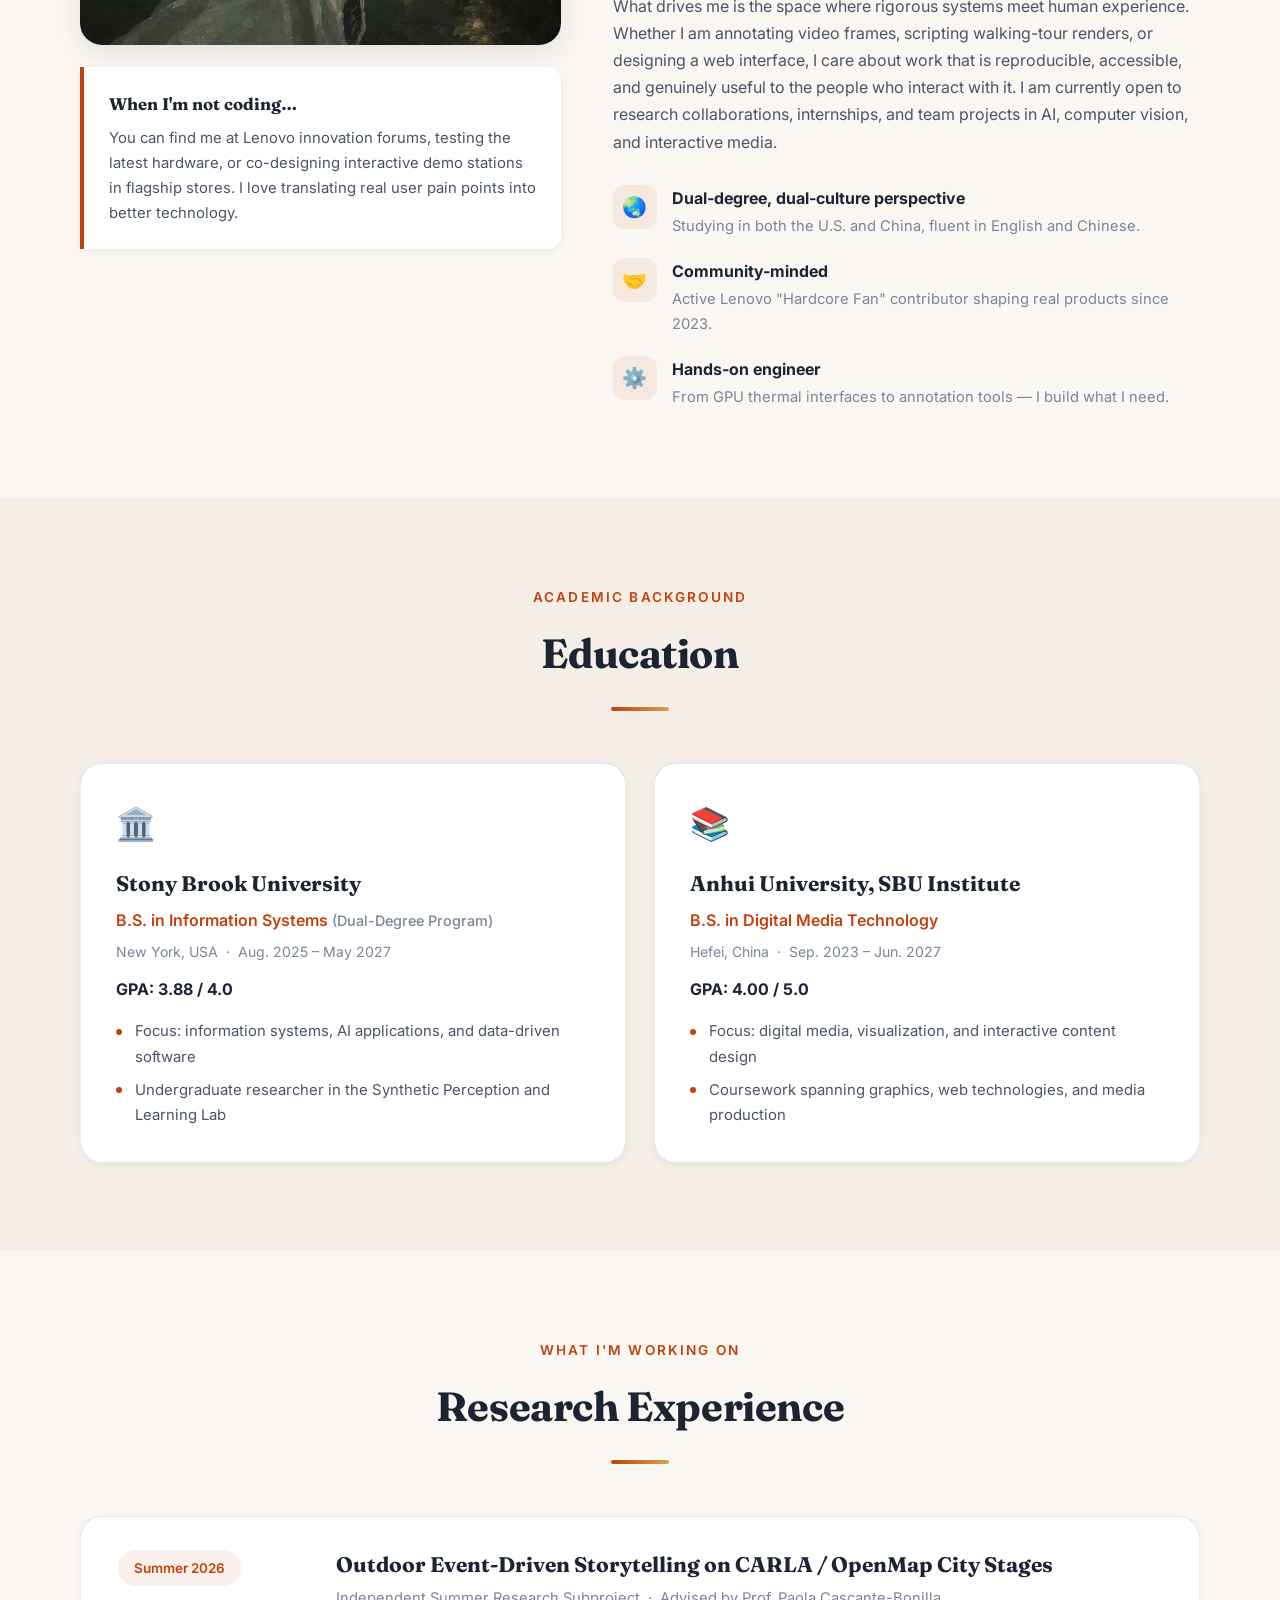
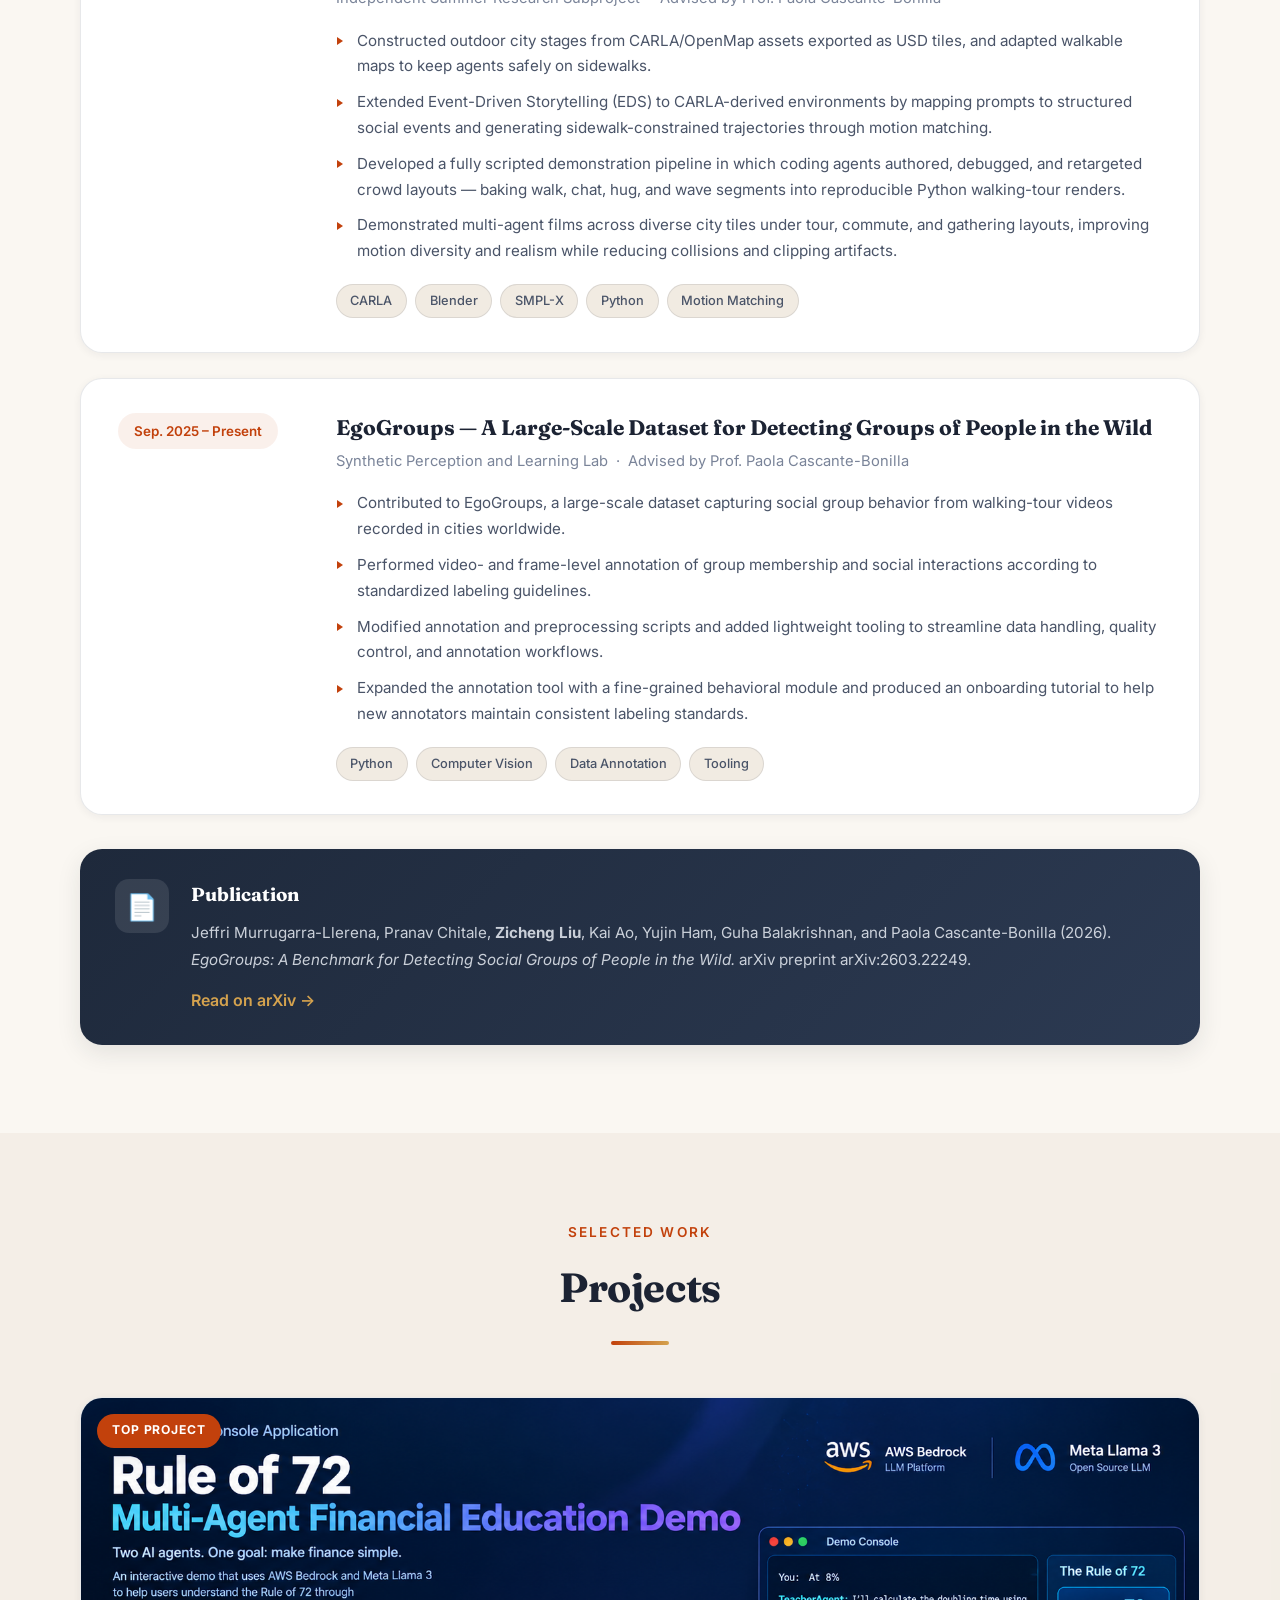
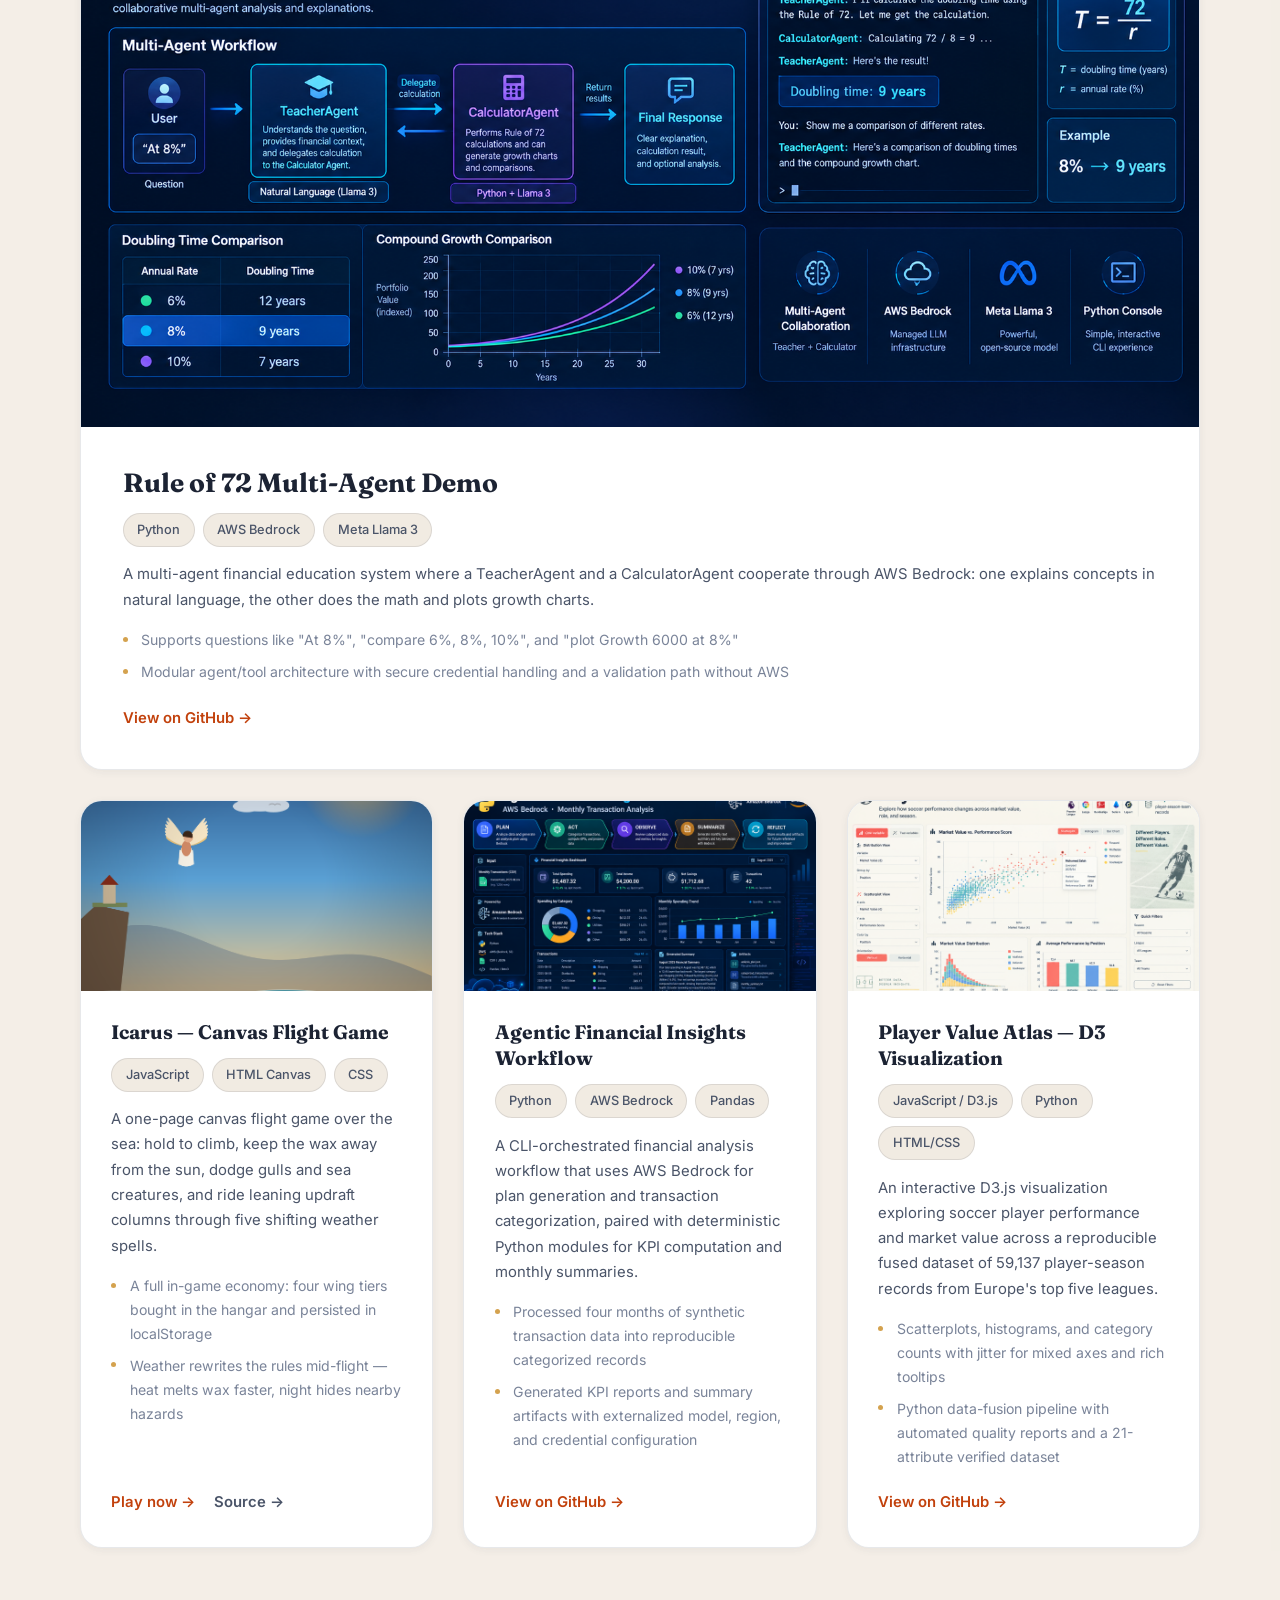
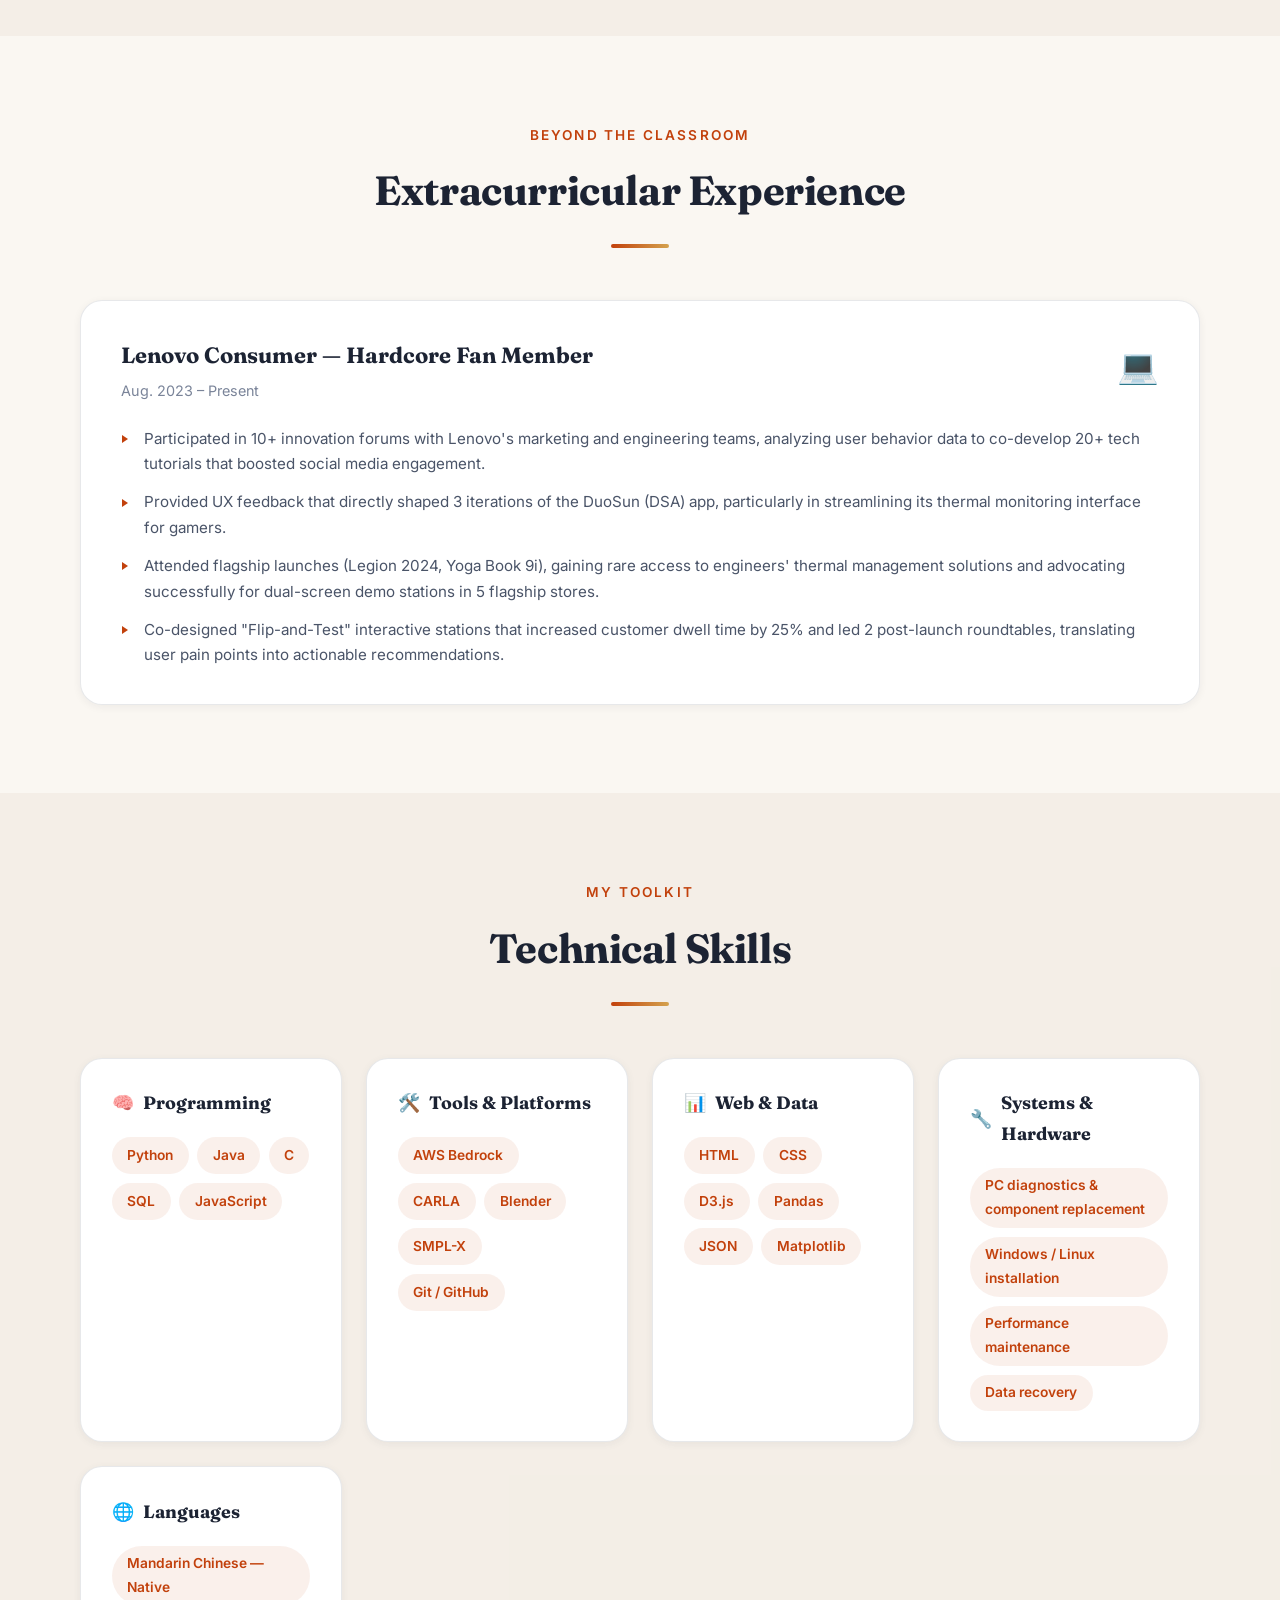
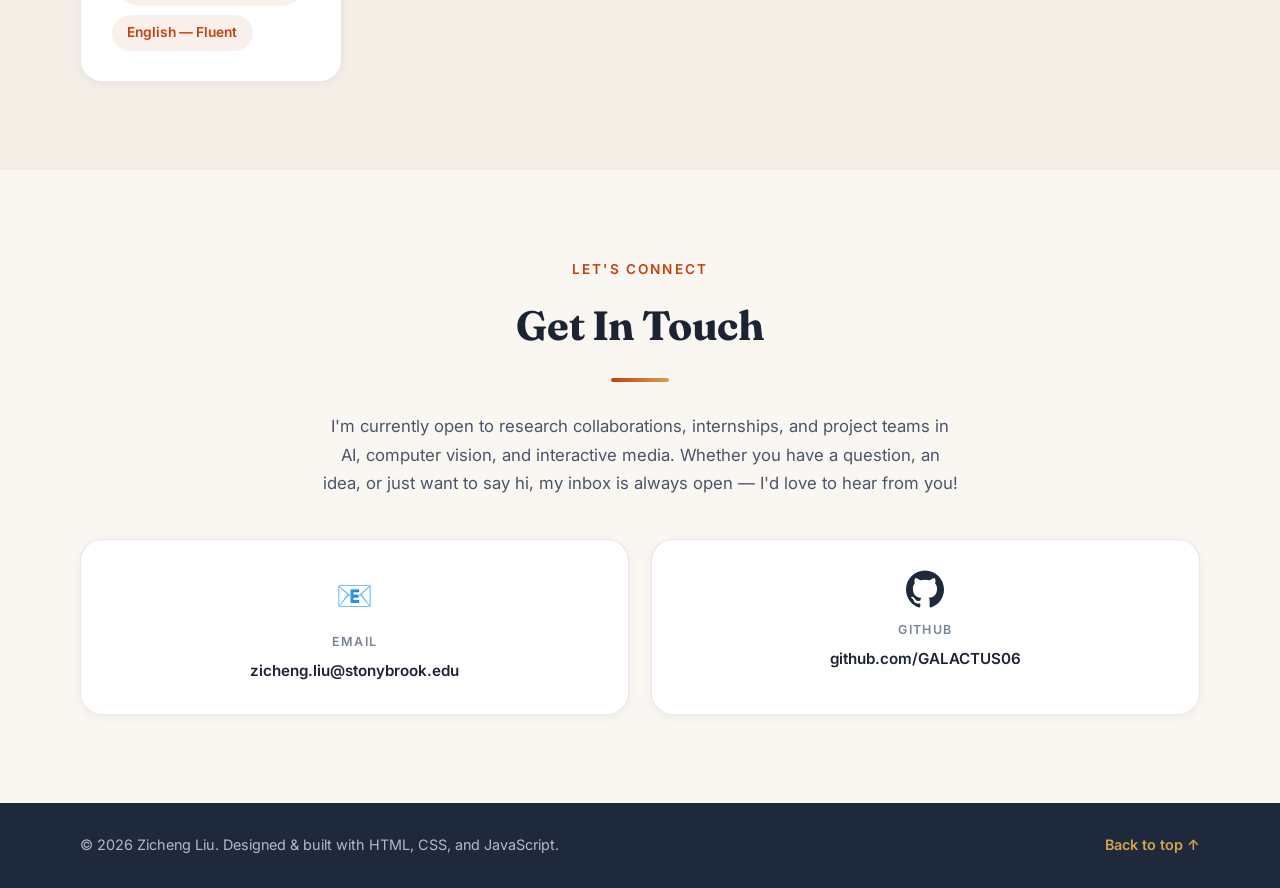
==== commit 53b70912: "Feature the portfolio on the homepage" ====
--- a/index.html
+++ b/index.html
@@ -78,7 +78,7 @@
             curious ideas into reproducible, human-friendly technology.
           </p>
           <div class="hero__actions">
-            <a href="#projects" class="btn btn--primary">View My Work</a>
+            <a href="portfolio/" class="btn btn--primary">View Portfolio</a>
             <a href="#contact" class="btn btn--ghost">Get In Touch</a>
           </div>
           <ul class="hero__stats" aria-label="Quick facts">
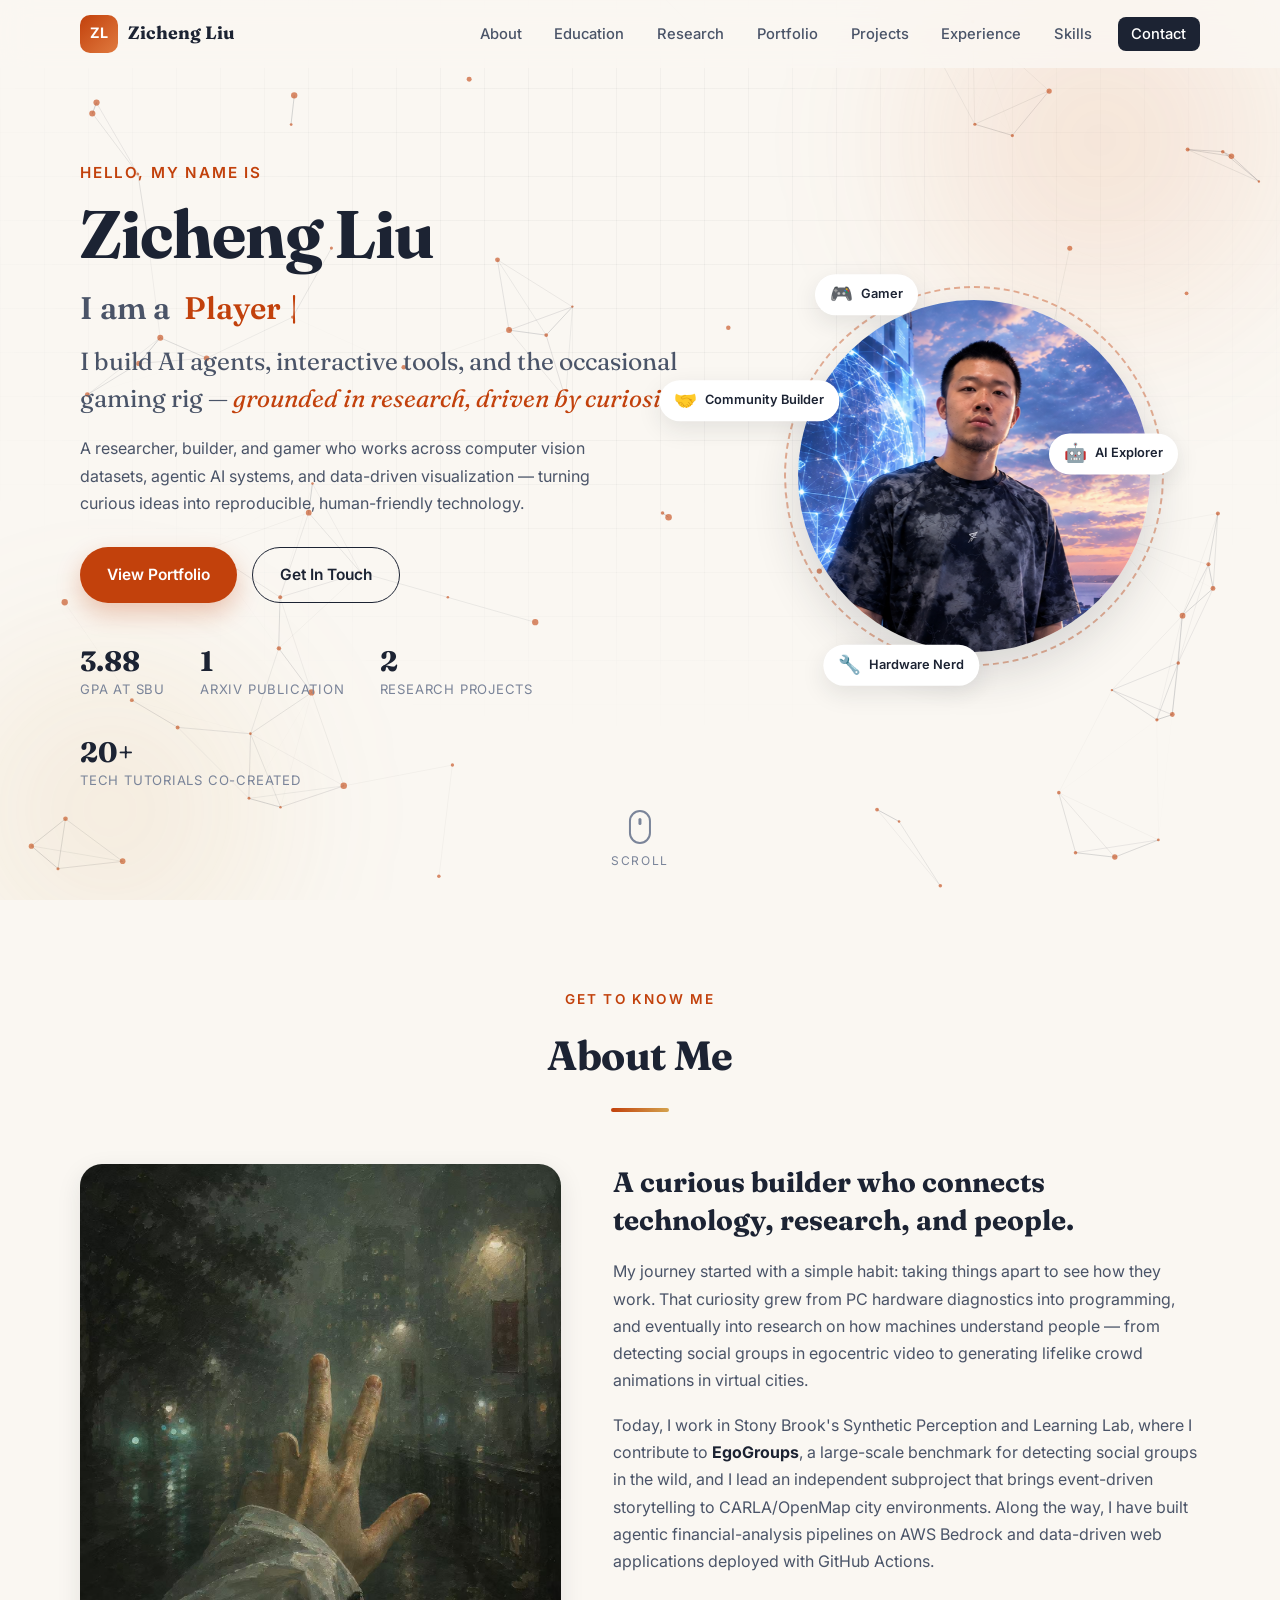
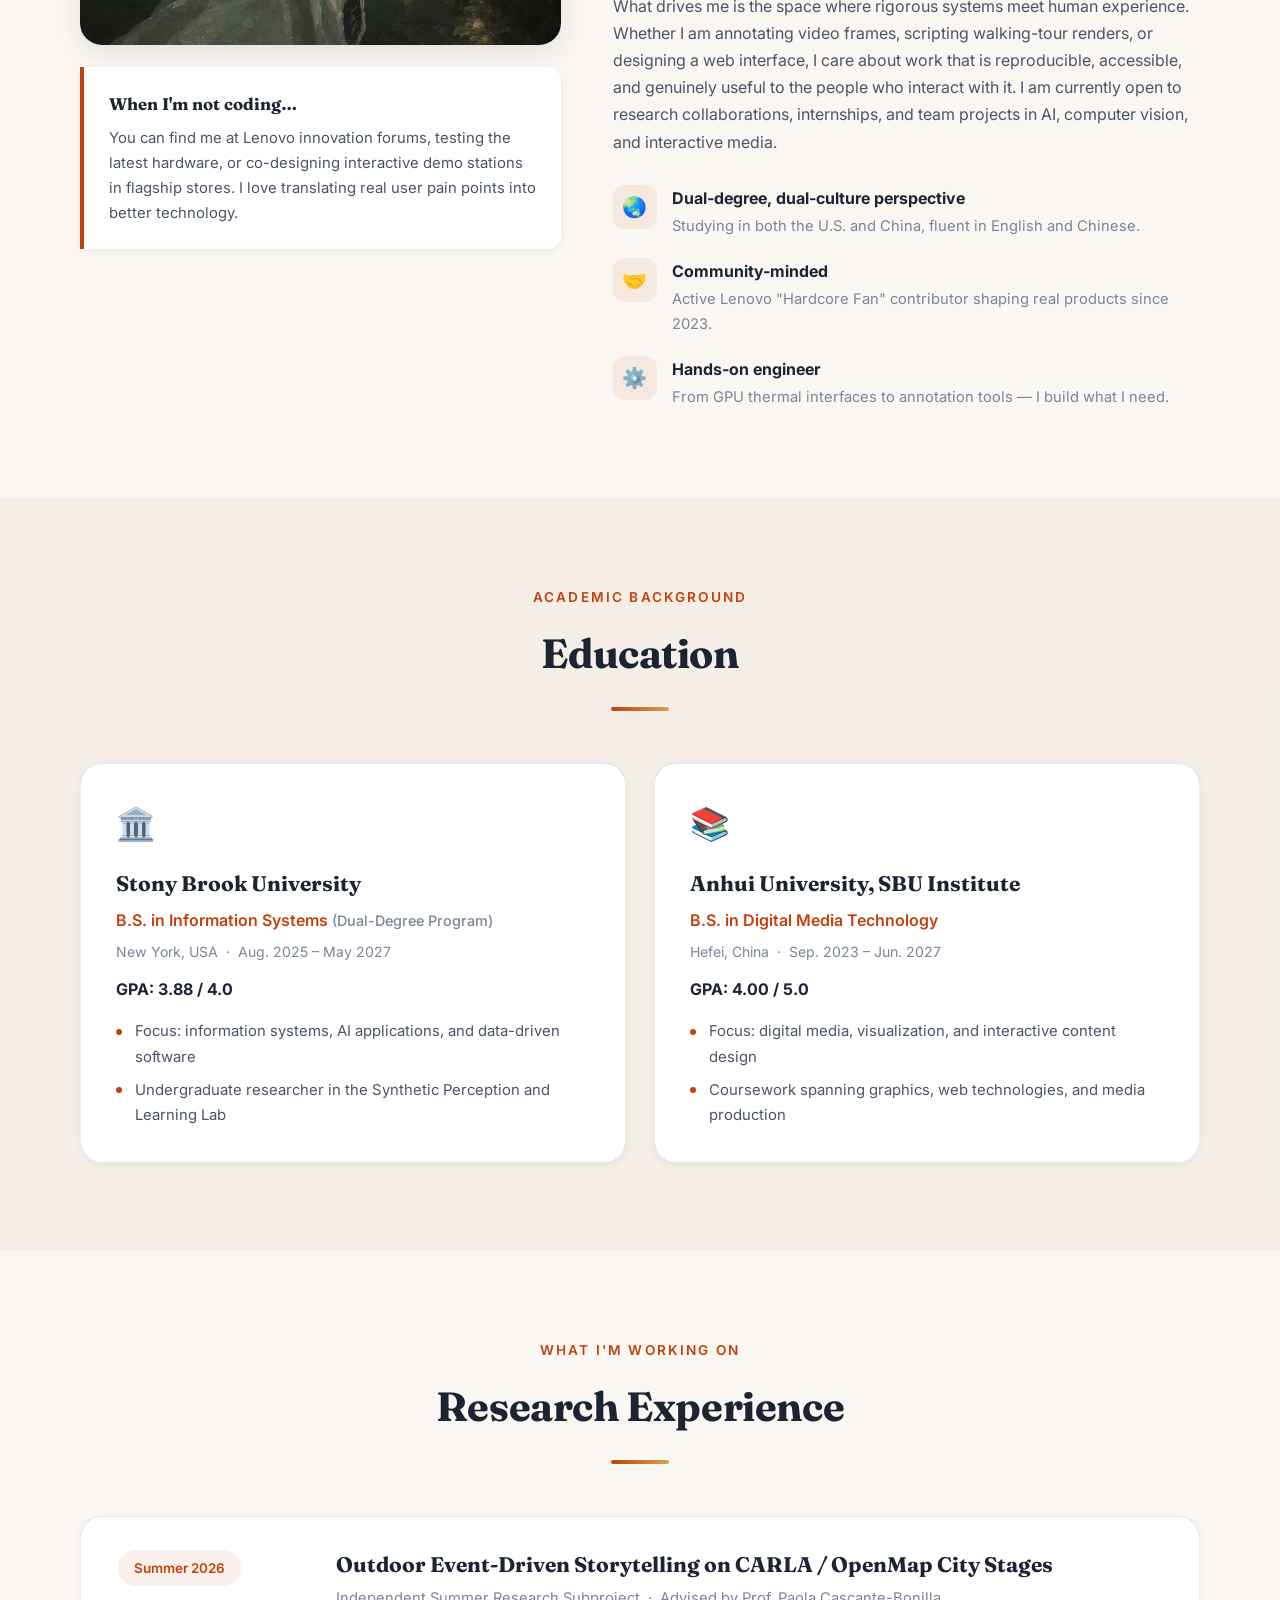
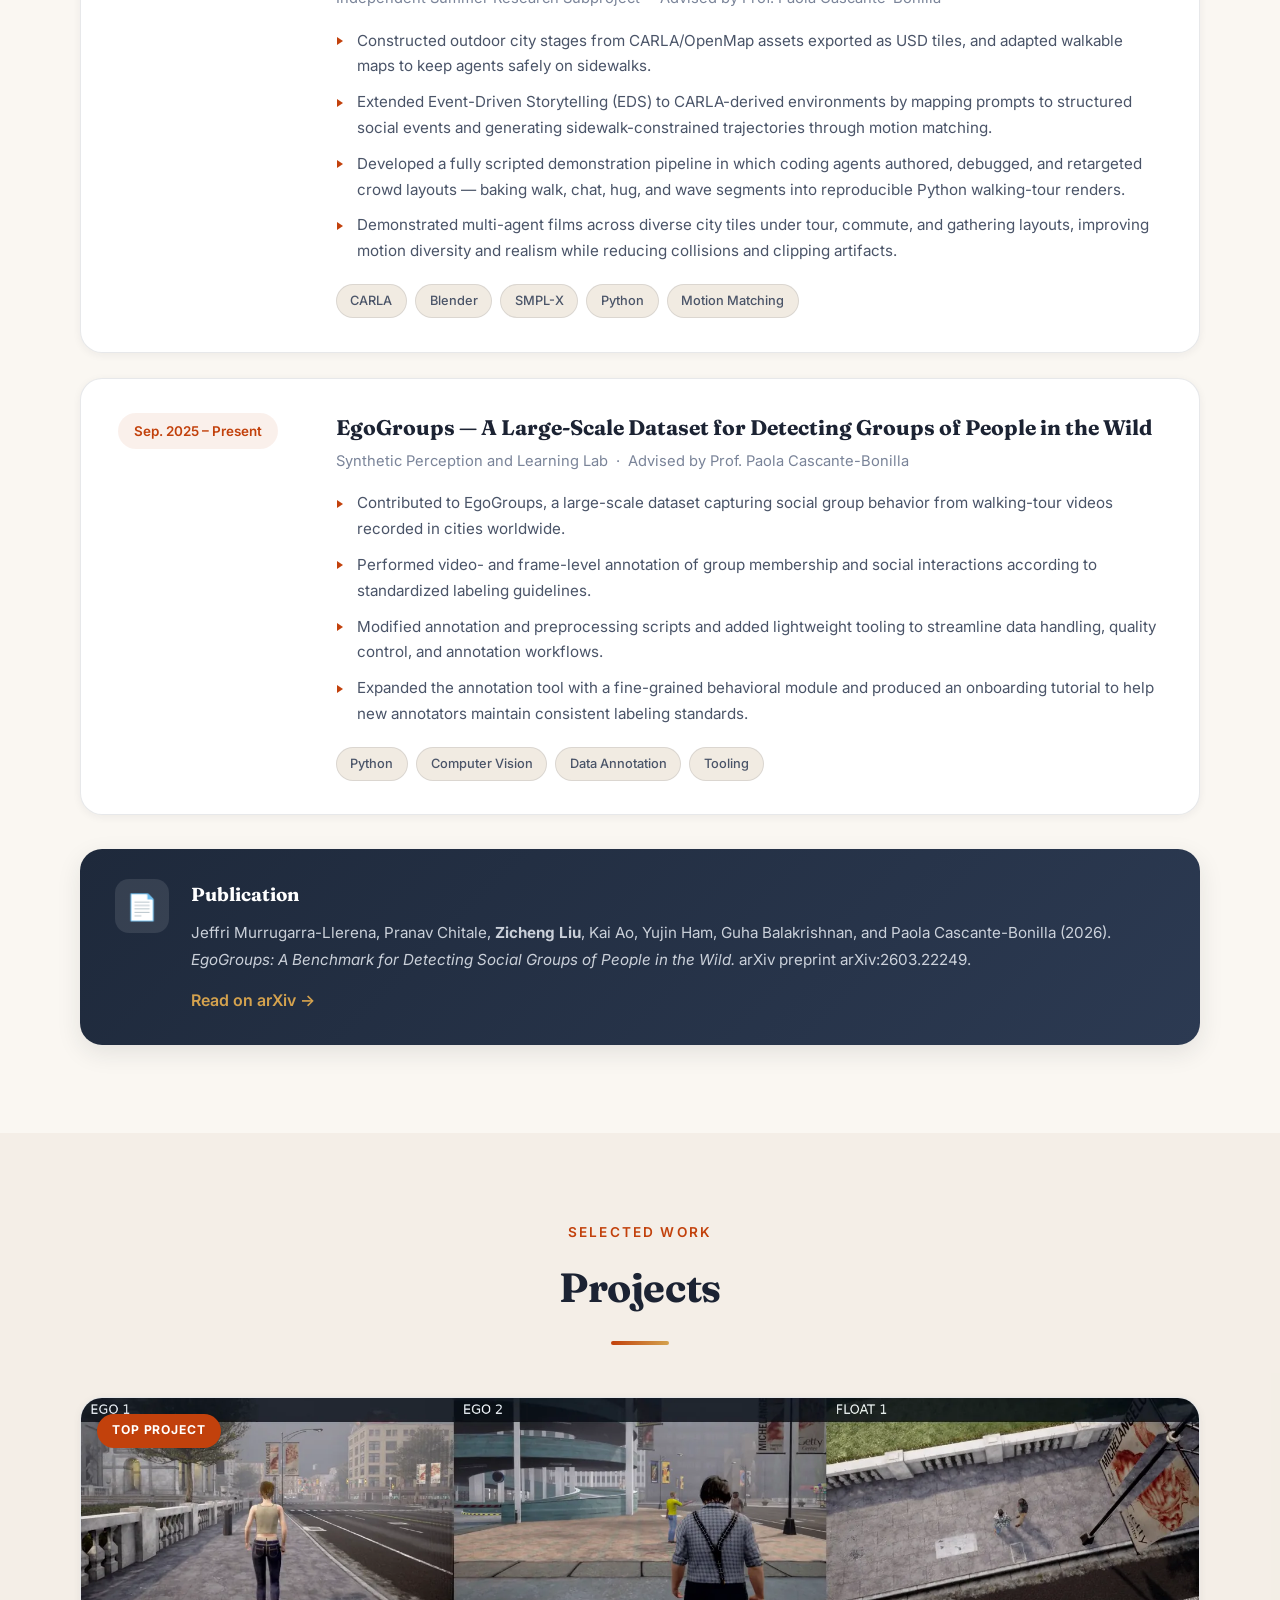
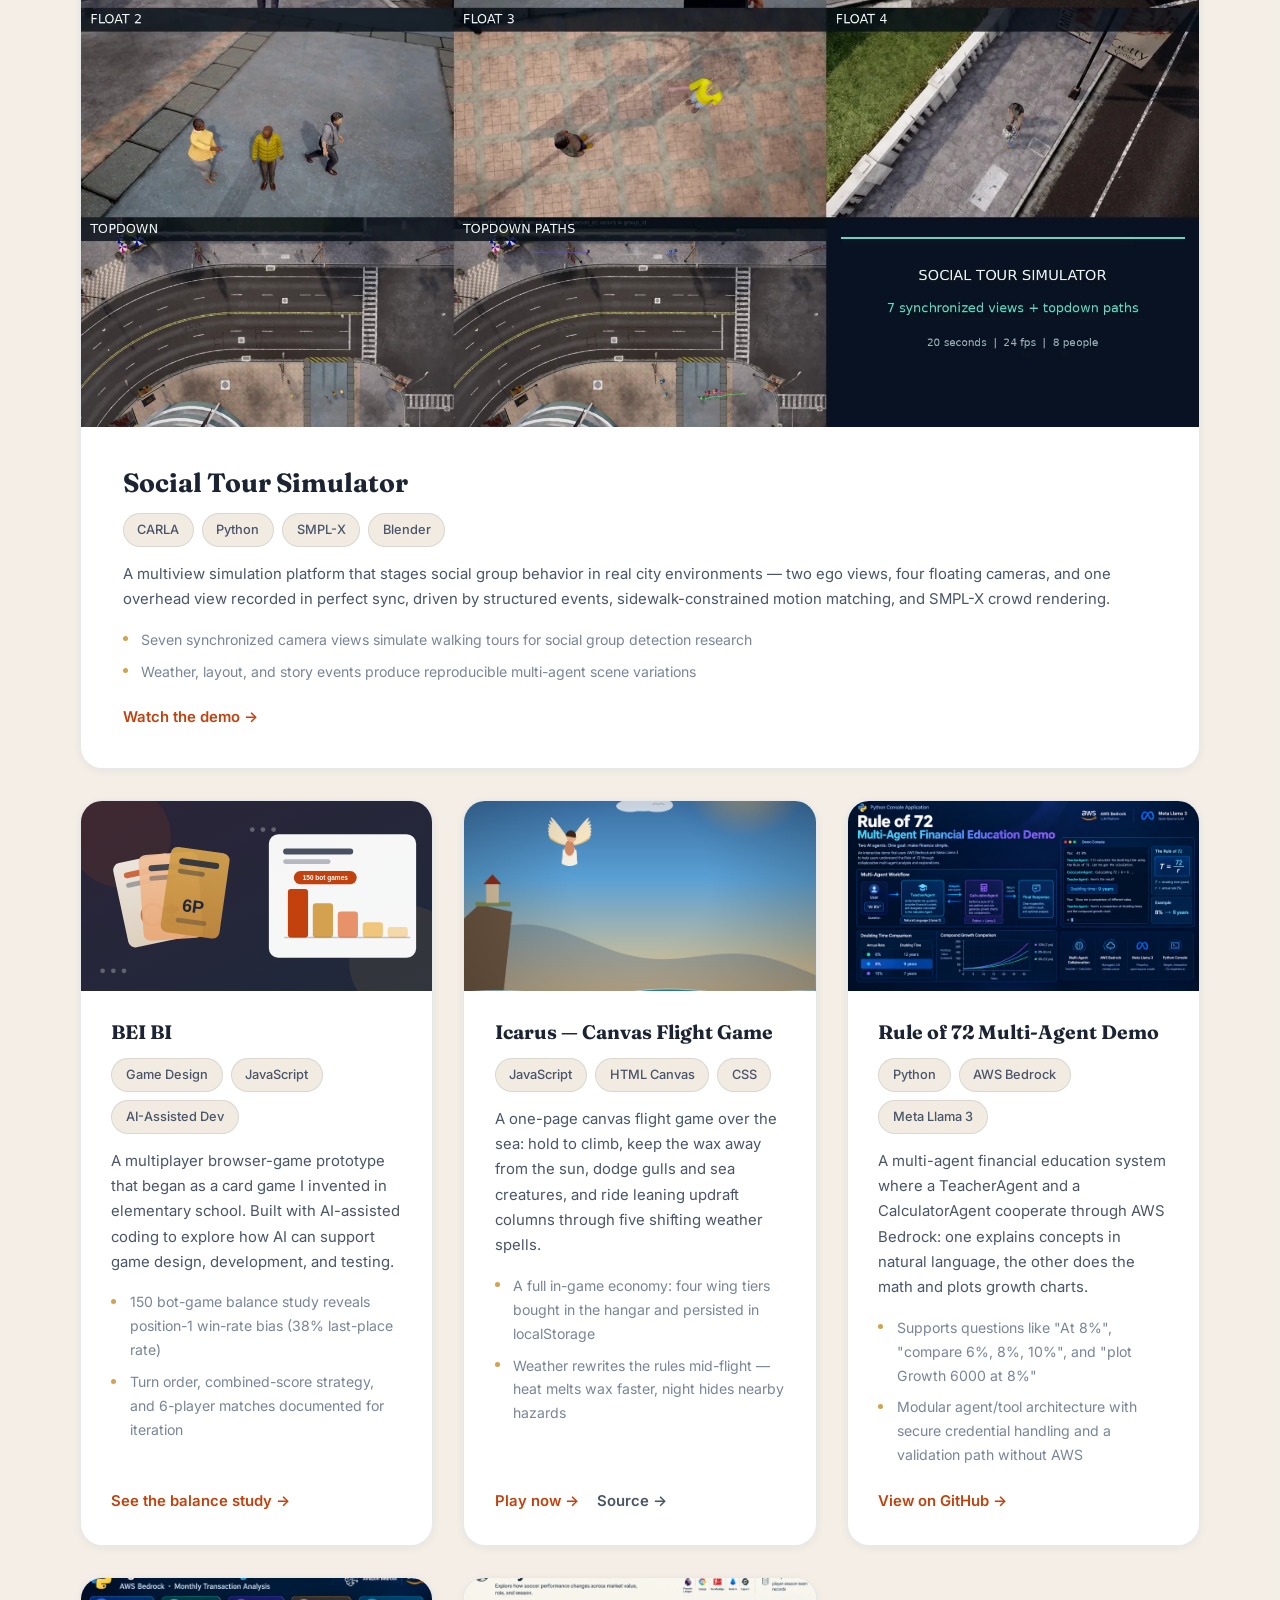
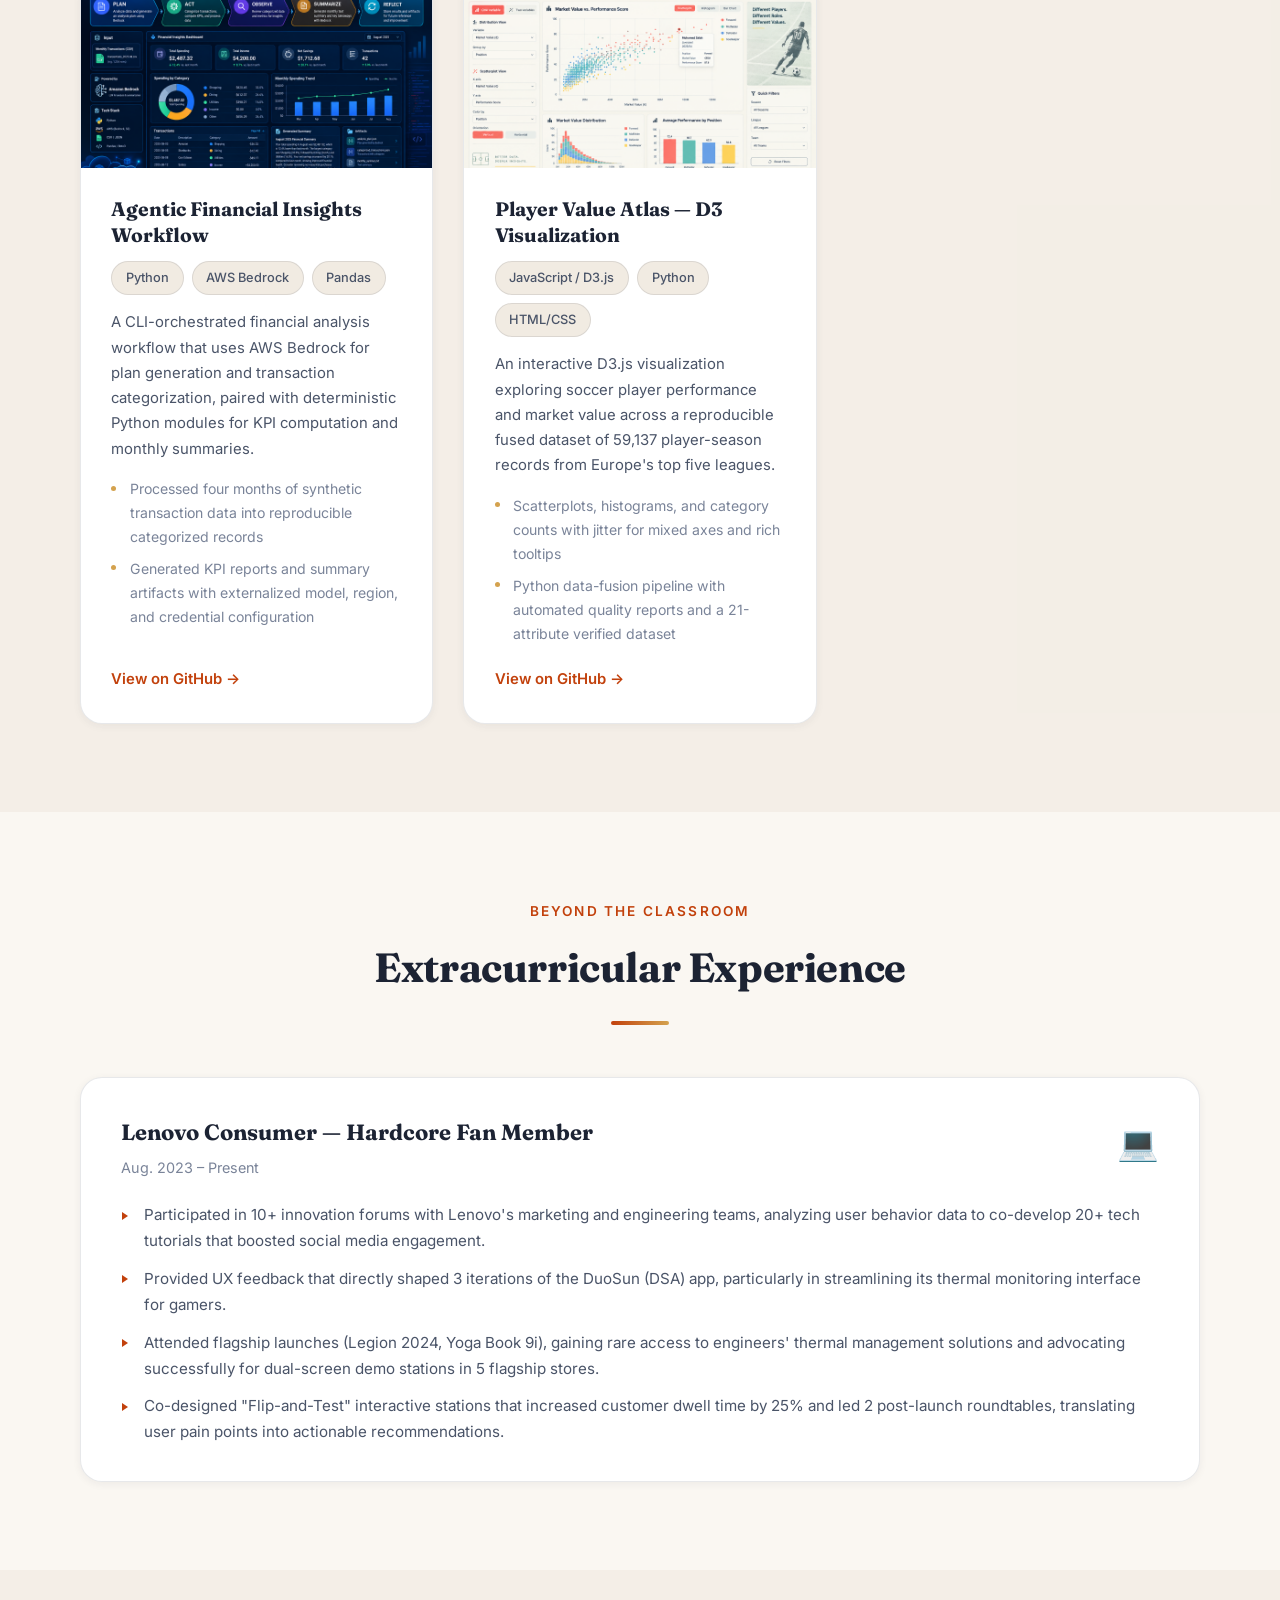
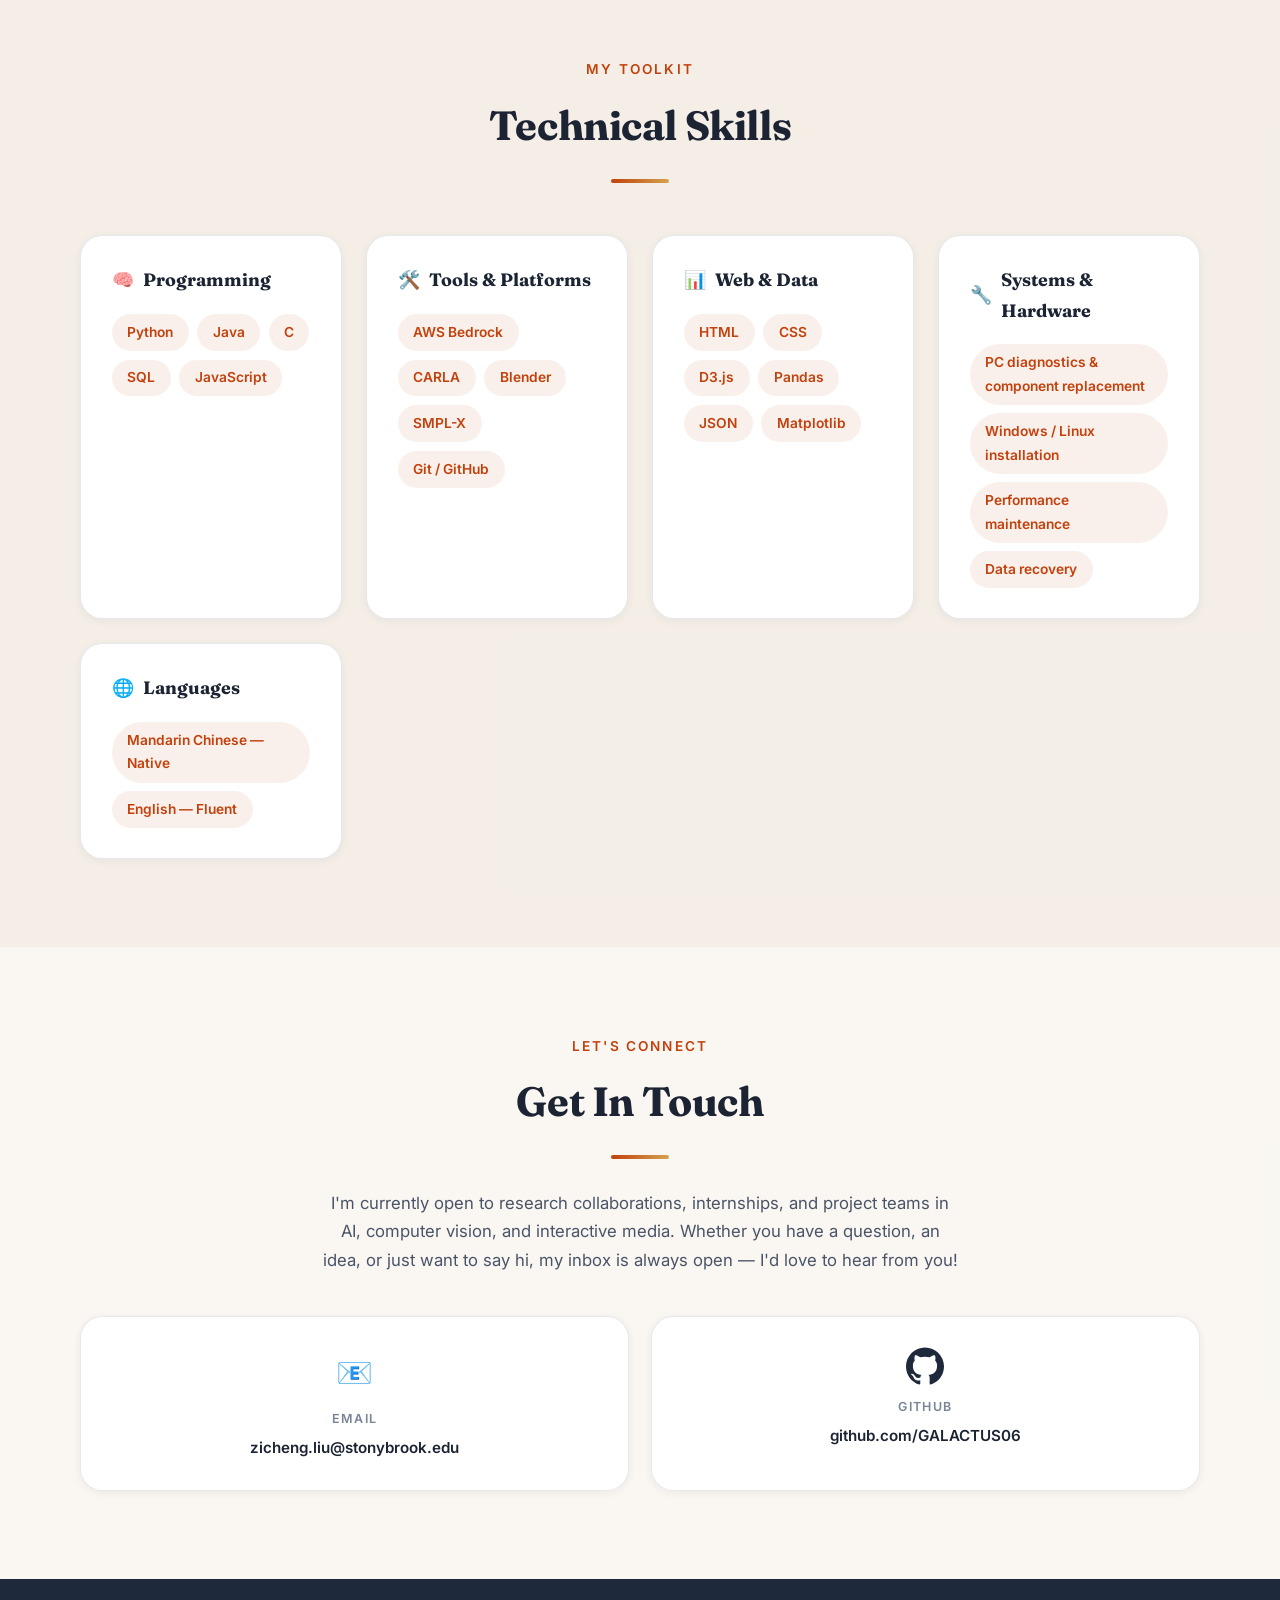
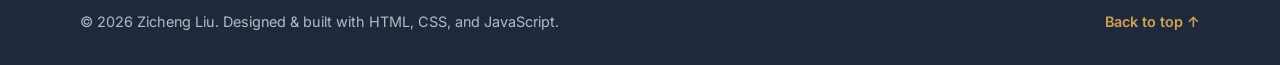
==== commit 4ecbe4fc: "Rework project ranking: Social Tour Simulator featured as top project, add BEI BI" ====
--- a/index.html
+++ b/index.html
@@ -319,9 +319,95 @@
 
         <div class="projects__grid">
           <article class="project-card project-card--featured reveal">
+            <div class="project-card__banner project-card__banner--social" aria-hidden="true">
+              <img src="portfolio/media/rv029-poster.webp" alt="" />
+              <span class="project-card__flag">Top Project</span>
+            </div>
+            <div class="project-card__body">
+              <h3>Social Tour Simulator</h3>
+              <ul class="tag-list" aria-label="Technologies used">
+                <li class="tag">CARLA</li>
+                <li class="tag">Python</li>
+                <li class="tag">SMPL-X</li>
+                <li class="tag">Blender</li>
+              </ul>
+              <p>
+                A multiview simulation platform that stages social group behavior
+                in real city environments — two ego views, four floating cameras,
+                and one overhead view recorded in perfect sync, driven by
+                structured events, sidewalk-constrained motion matching, and
+                SMPL-X crowd rendering.
+              </p>
+              <ul class="project-card__points">
+                <li>Seven synchronized camera views simulate walking tours for social group detection research</li>
+                <li>Weather, layout, and story events produce reproducible multi-agent scene variations</li>
+              </ul>
+              <a class="project-card__link" href="portfolio/#social-tour">
+                Watch the demo →
+              </a>
+            </div>
+          </article>
+
+          <article class="project-card reveal">
+            <div class="project-card__banner project-card__banner--beibi" aria-hidden="true">
+              <img src="assets/project-beibi.svg" alt="" />
+            </div>
+            <div class="project-card__body">
+              <h3>BEI BI</h3>
+              <ul class="tag-list" aria-label="Technologies used">
+                <li class="tag">Game Design</li>
+                <li class="tag">JavaScript</li>
+                <li class="tag">AI-Assisted Dev</li>
+              </ul>
+              <p>
+                A multiplayer browser-game prototype that began as a card game I
+                invented in elementary school. Built with AI-assisted coding to
+                explore how AI can support game design, development, and testing.
+              </p>
+              <ul class="project-card__points">
+                <li>150 bot-game balance study reveals position-1 win-rate bias (38% last-place rate)</li>
+                <li>Turn order, combined-score strategy, and 6-player matches documented for iteration</li>
+              </ul>
+              <a class="project-card__link" href="portfolio/#bei-bi">
+                See the balance study →
+              </a>
+            </div>
+          </article>
+
+          <article class="project-card reveal">
+            <div class="project-card__banner project-card__banner--icarus" aria-hidden="true">
+              <img src="assets/project-icarus.png" alt="" />
+            </div>
+            <div class="project-card__body">
+              <h3>Icarus — Canvas Flight Game</h3>
+              <ul class="tag-list" aria-label="Technologies used">
+                <li class="tag">JavaScript</li>
+                <li class="tag">HTML Canvas</li>
+                <li class="tag">CSS</li>
+              </ul>
+              <p>
+                A one-page canvas flight game over the sea: hold to climb, keep
+                the wax away from the sun, dodge gulls and sea creatures, and
+                ride leaning updraft columns through five shifting weather spells.
+              </p>
+              <ul class="project-card__points">
+                <li>A full in-game economy: four wing tiers bought in the hangar and persisted in localStorage</li>
+                <li>Weather rewrites the rules mid-flight — heat melts wax faster, night hides nearby hazards</li>
+              </ul>
+              <div class="project-card__links">
+                <a class="project-card__link" href="https://galactus06.github.io/icarus/" target="_blank" rel="noopener noreferrer">
+                  Play now →
+                </a>
+                <a class="project-card__link project-card__link--ghost" href="https://github.com/GALACTUS06/icarus" target="_blank" rel="noopener noreferrer">
+                  Source →
+                </a>
+              </div>
+            </div>
+          </article>
+
+          <article class="project-card reveal">
             <div class="project-card__banner project-card__banner--agents" aria-hidden="true">
               <img src="assets/project-rule72.png" alt="" />
-              <span class="project-card__flag">Top Project</span>
             </div>
             <div class="project-card__body">
               <h3>Rule of 72 Multi-Agent Demo</h3>
@@ -343,37 +429,6 @@
               <a class="project-card__link" href="https://github.com/GALACTUS06/rule-of-72-multi-agent-demo" target="_blank" rel="noopener noreferrer">
                 View on GitHub →
               </a>
-            </div>
-          </article>
-
-          <article class="project-card reveal">
-            <div class="project-card__banner project-card__banner--icarus" aria-hidden="true">
-              <img src="assets/project-icarus.png" alt="" />
-            </div>
-            <div class="project-card__body">
-              <h3>Icarus — Canvas Flight Game</h3>
-              <ul class="tag-list" aria-label="Technologies used">
-                <li class="tag">JavaScript</li>
-                <li class="tag">HTML Canvas</li>
-                <li class="tag">CSS</li>
-              </ul>
-              <p>
-                A one-page canvas flight game over the sea: hold to climb, keep
-                the wax away from the sun, dodge gulls and sea creatures, and
-                ride leaning updraft columns through five shifting weather spells.
-              </p>
-              <ul class="project-card__points">
-                <li>A full in-game economy: four wing tiers bought in the hangar and persisted in localStorage</li>
-                <li>Weather rewrites the rules mid-flight — heat melts wax faster, night hides nearby hazards</li>
-              </ul>
-              <div class="project-card__links">
-                <a class="project-card__link" href="https://galactus06.github.io/icarus/" target="_blank" rel="noopener noreferrer">
-                  Play now →
-                </a>
-                <a class="project-card__link project-card__link--ghost" href="https://github.com/GALACTUS06/icarus" target="_blank" rel="noopener noreferrer">
-                  Source →
-                </a>
-              </div>
             </div>
           </article>
 
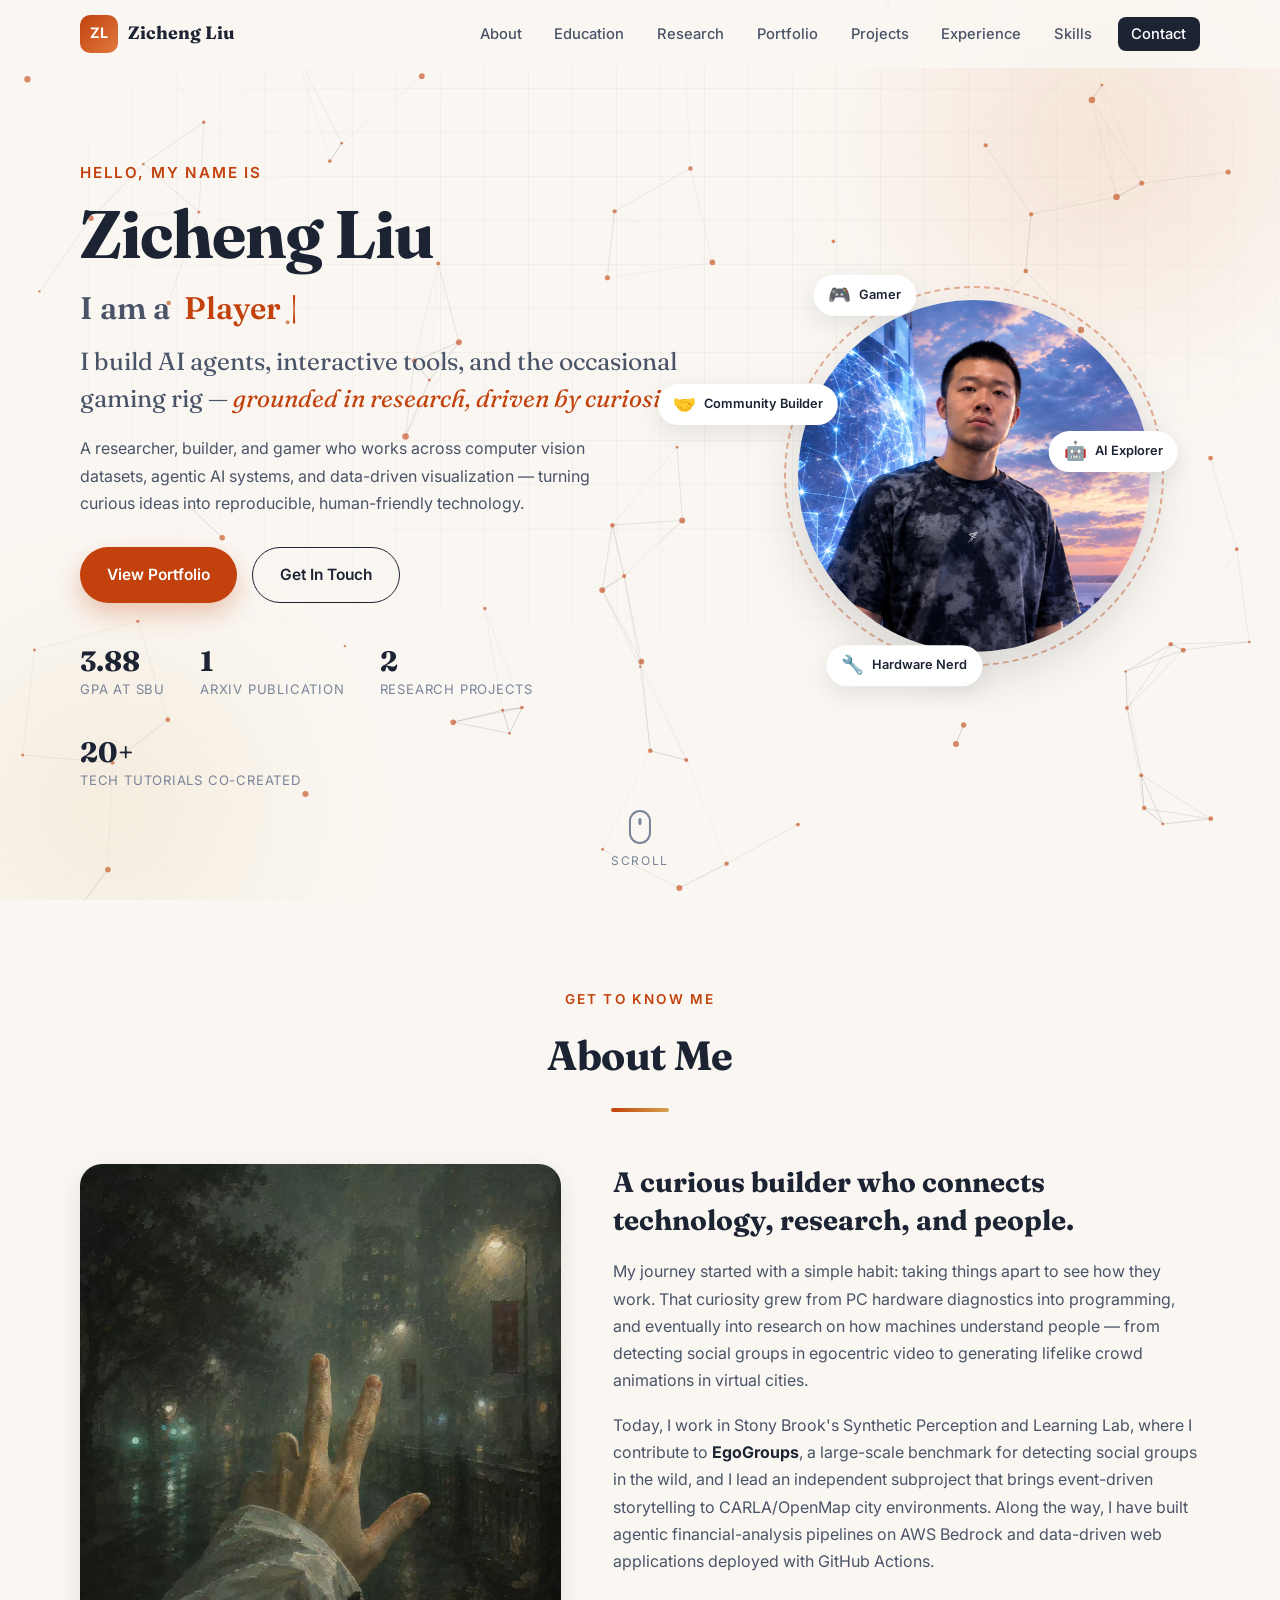
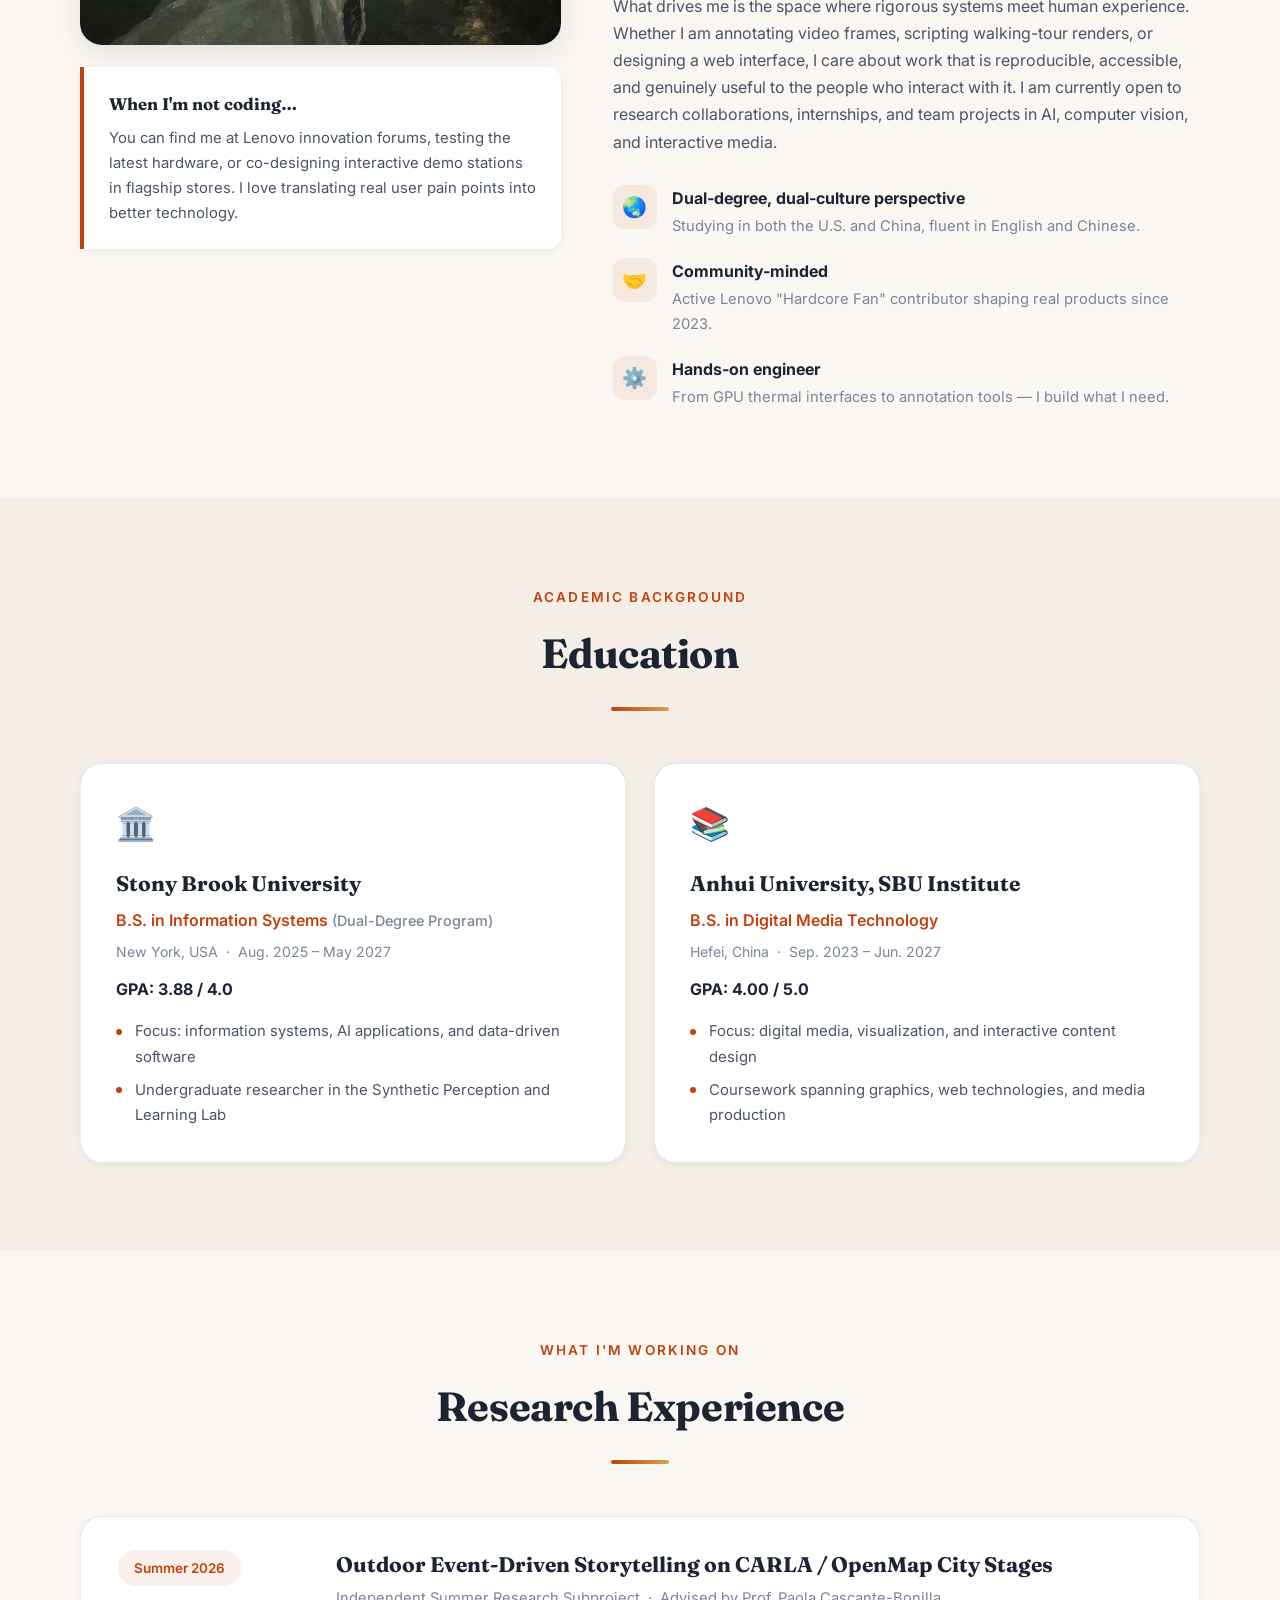
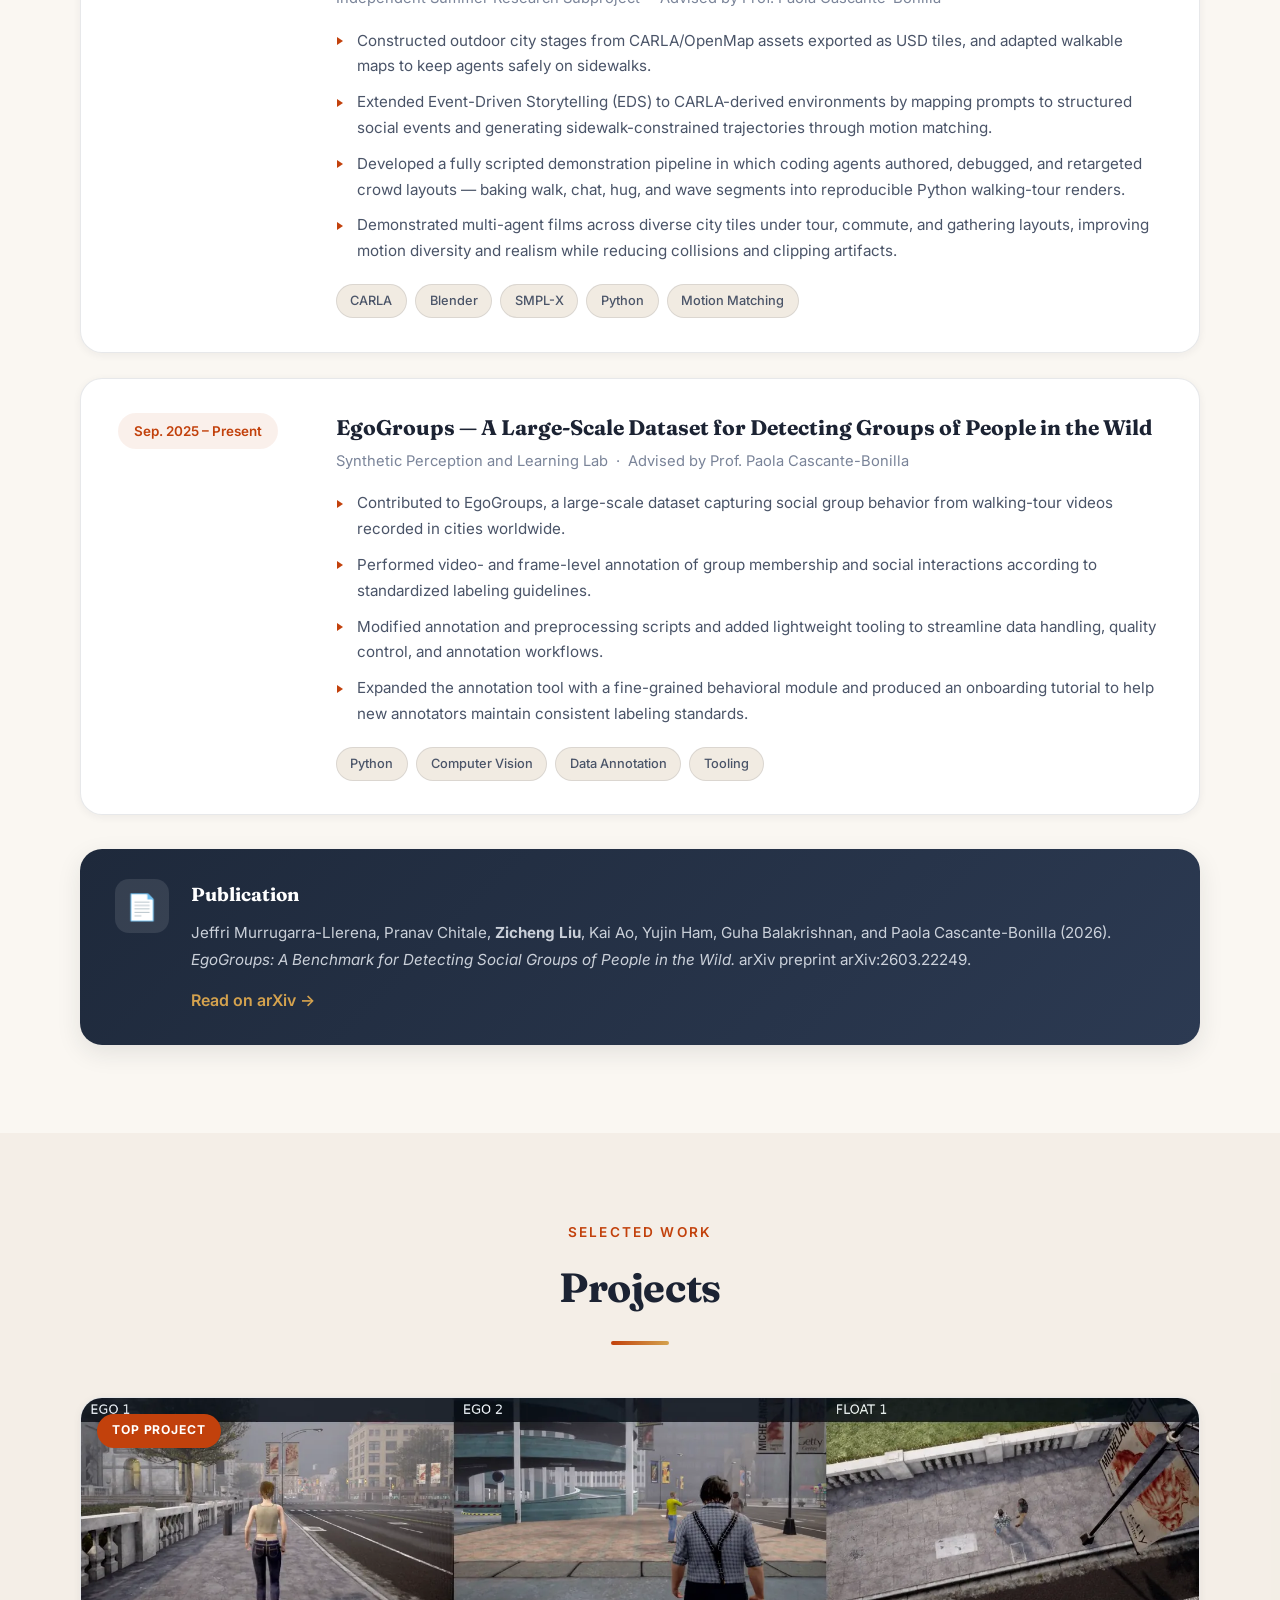
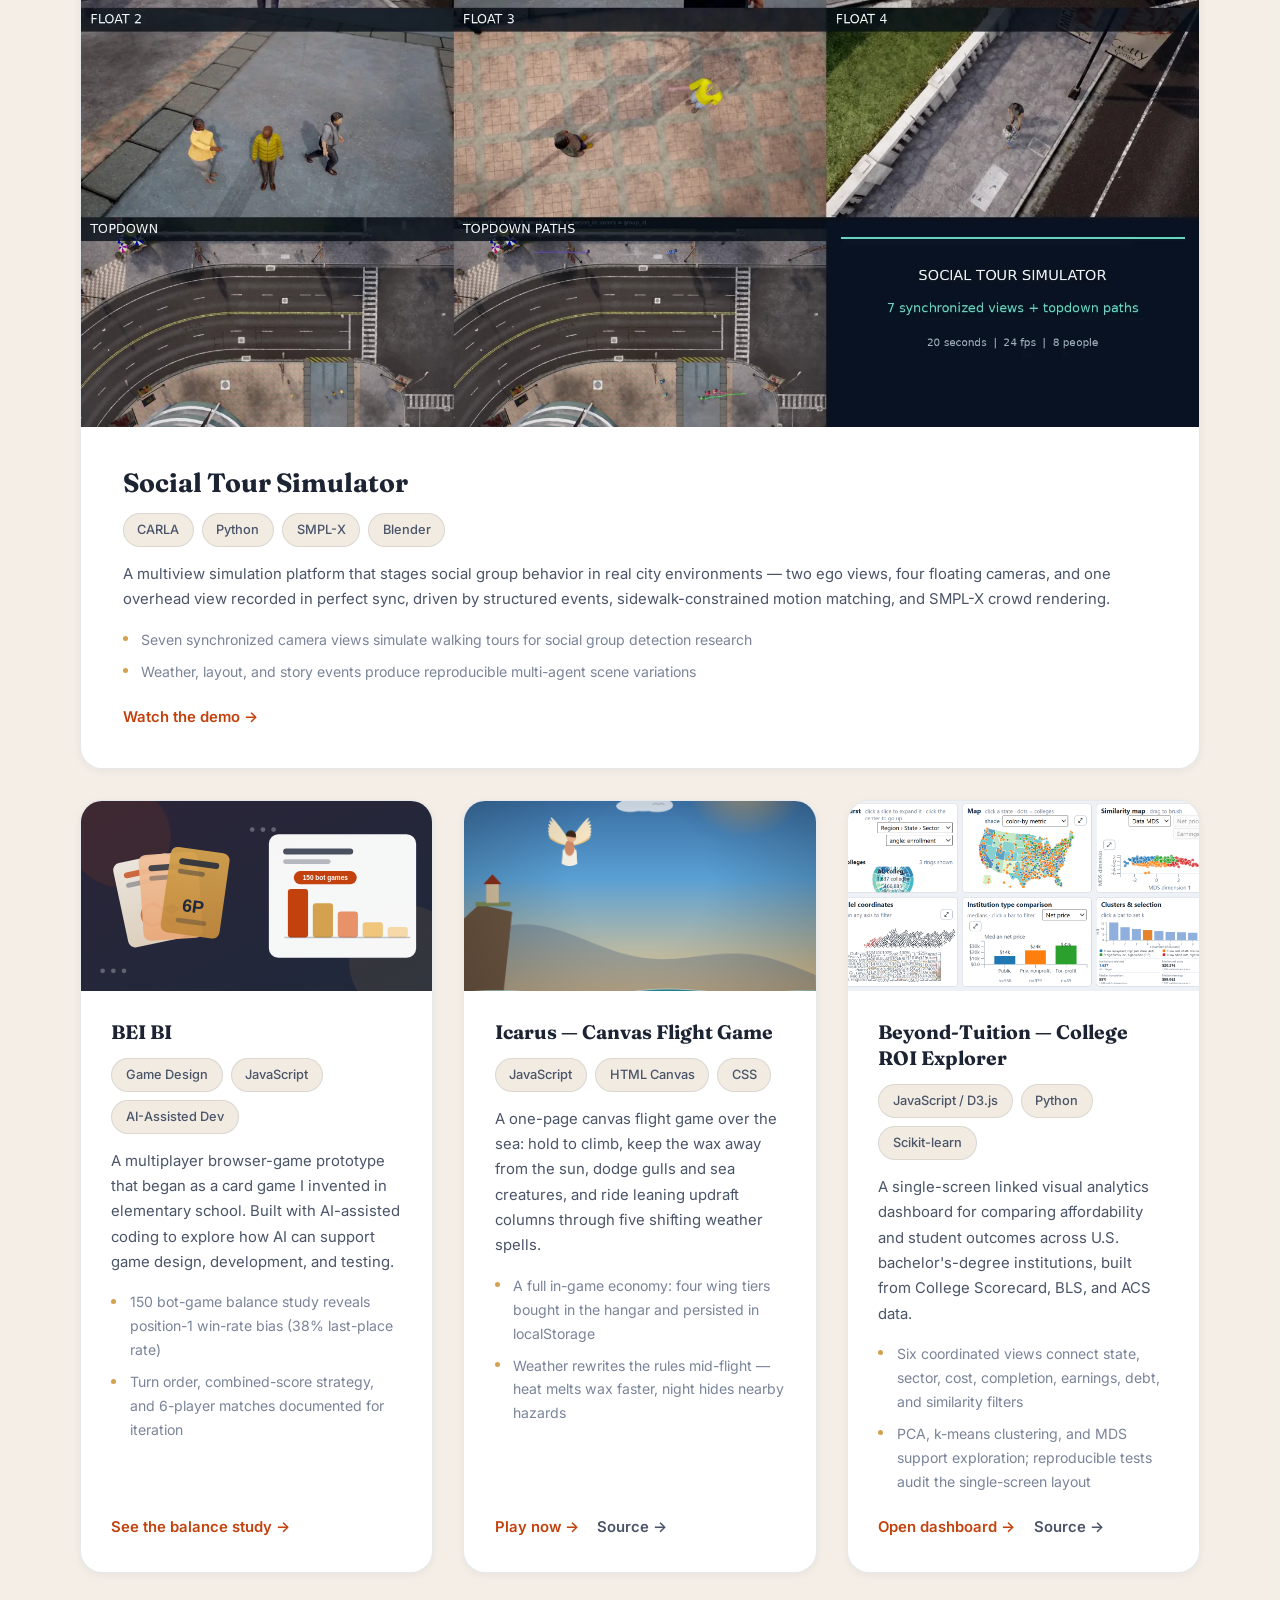
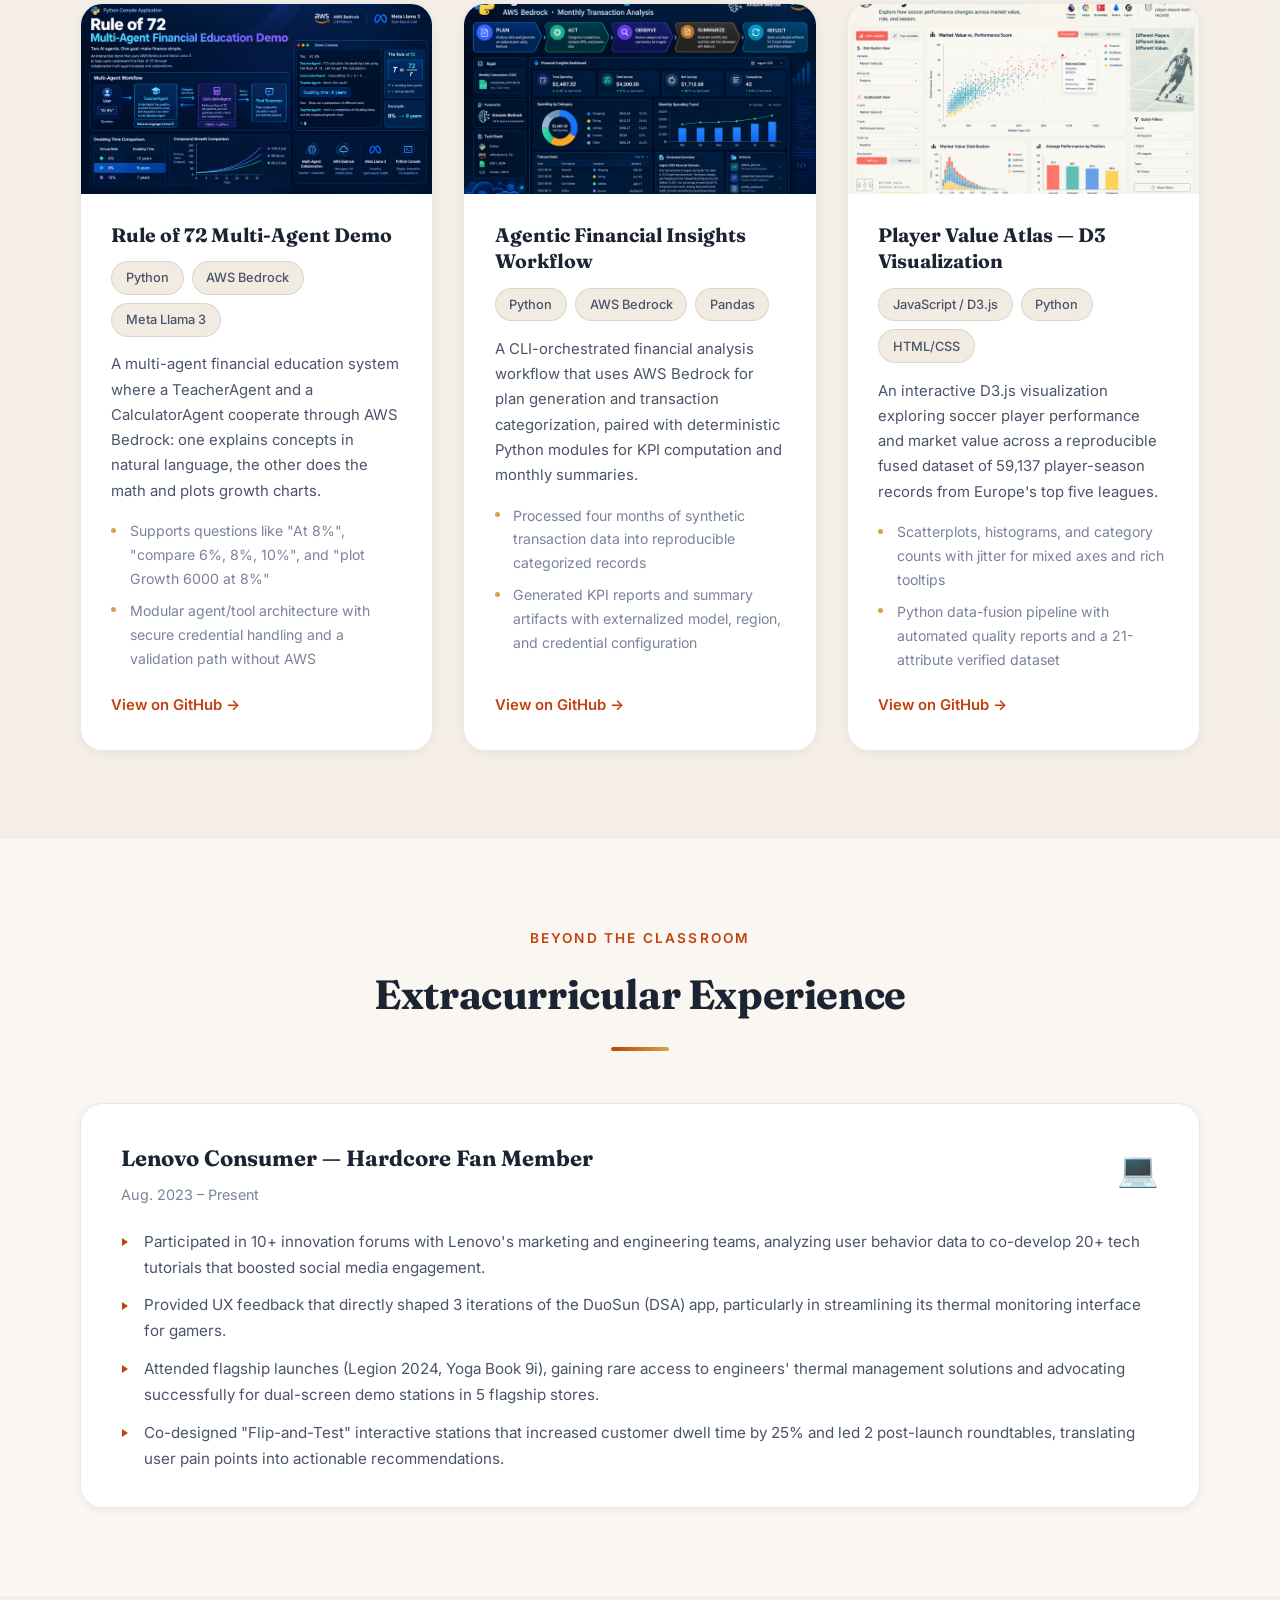
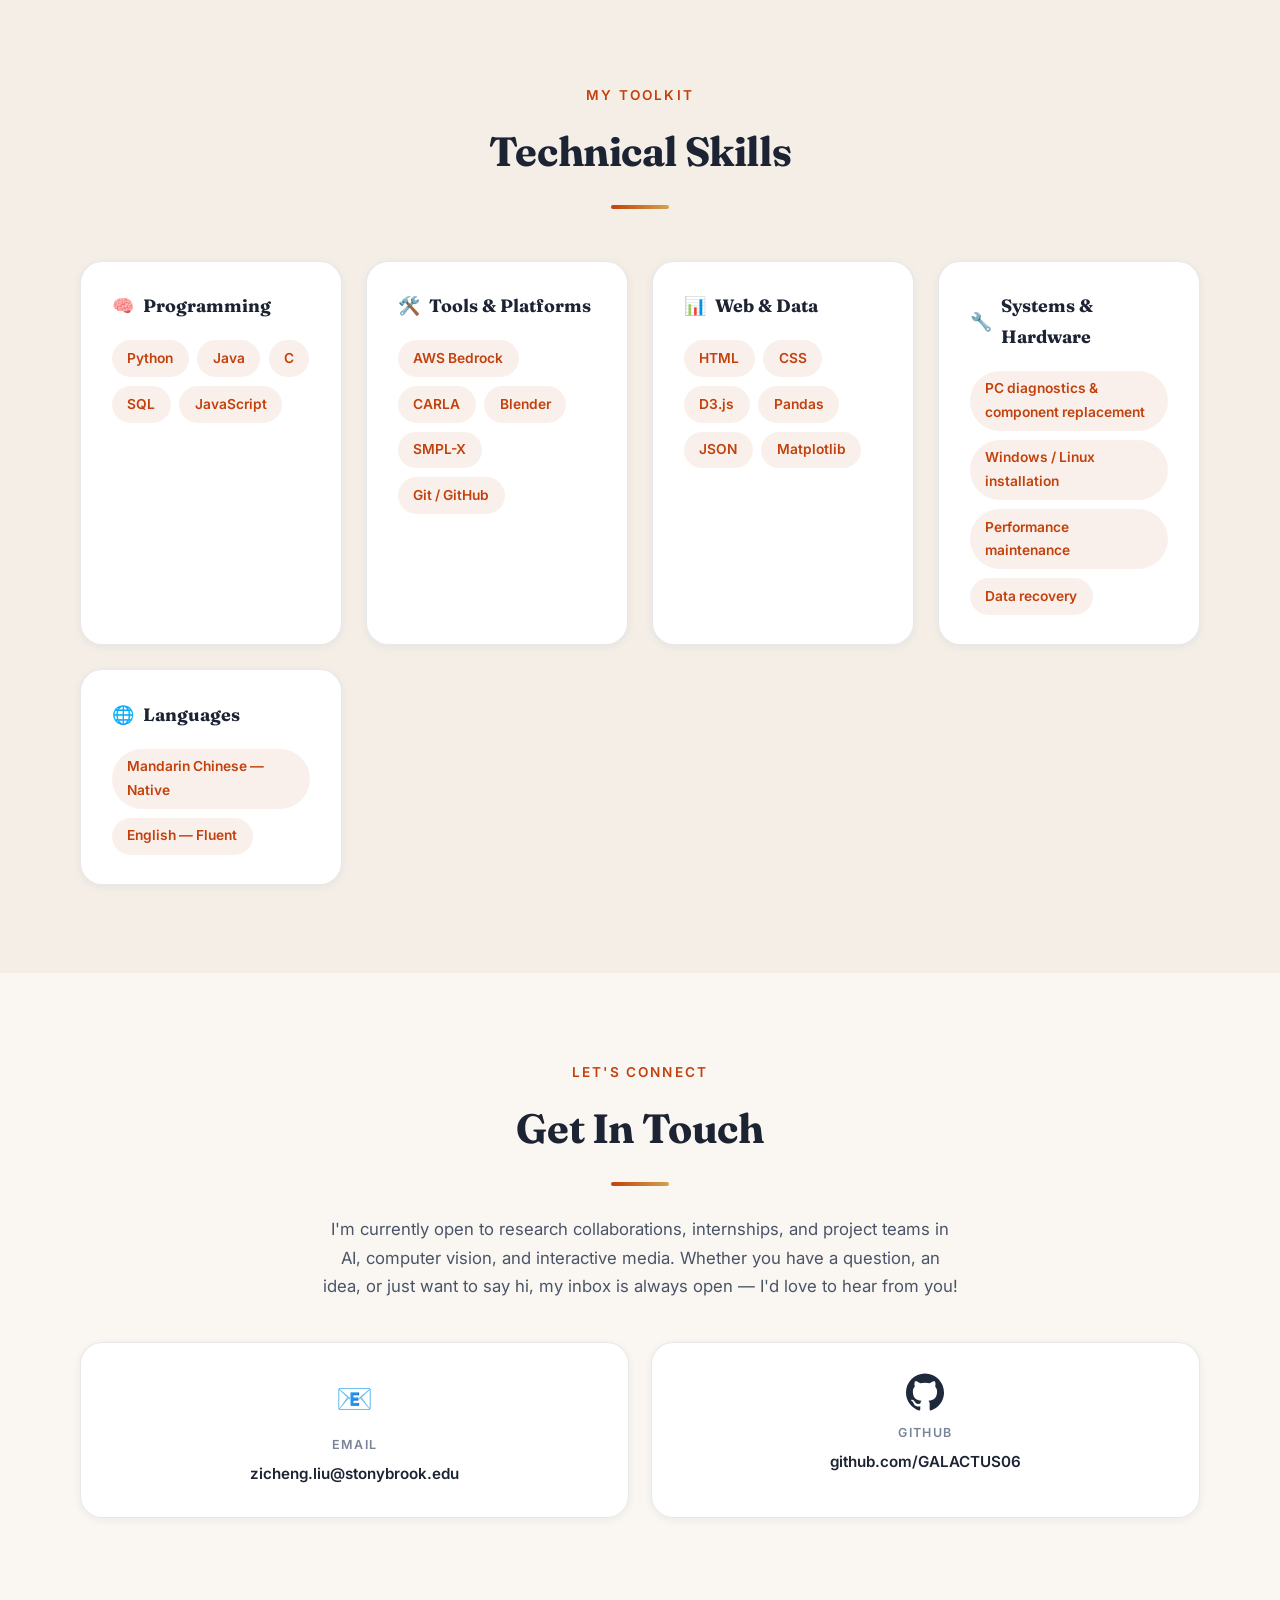
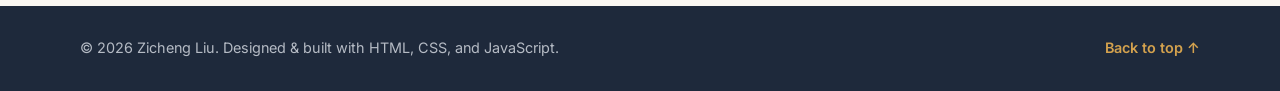
==== commit 87ce04fc: "Add Beyond-Tuition capstone to projects and portfolio" ====
--- a/index.html
+++ b/index.html
@@ -406,6 +406,37 @@
           </article>
 
           <article class="project-card reveal">
+            <div class="project-card__banner project-card__banner--beyond" aria-hidden="true">
+              <img src="assets/project-beyond-tuition.png" alt="" />
+            </div>
+            <div class="project-card__body">
+              <h3>Beyond-Tuition — College ROI Explorer</h3>
+              <ul class="tag-list" aria-label="Technologies used">
+                <li class="tag">JavaScript / D3.js</li>
+                <li class="tag">Python</li>
+                <li class="tag">Scikit-learn</li>
+              </ul>
+              <p>
+                A single-screen linked visual analytics dashboard for comparing
+                affordability and student outcomes across U.S. bachelor's-degree
+                institutions, built from College Scorecard, BLS, and ACS data.
+              </p>
+              <ul class="project-card__points">
+                <li>Six coordinated views connect state, sector, cost, completion, earnings, debt, and similarity filters</li>
+                <li>PCA, k-means clustering, and MDS support exploration; reproducible tests audit the single-screen layout</li>
+              </ul>
+              <div class="project-card__links">
+                <a class="project-card__link" href="https://galactus06.github.io/Beyond-Tuition/" target="_blank" rel="noopener noreferrer">
+                  Open dashboard →
+                </a>
+                <a class="project-card__link project-card__link--ghost" href="https://github.com/GALACTUS06/Beyond-Tuition" target="_blank" rel="noopener noreferrer">
+                  Source →
+                </a>
+              </div>
+            </div>
+          </article>
+
+          <article class="project-card reveal">
             <div class="project-card__banner project-card__banner--agents" aria-hidden="true">
               <img src="assets/project-rule72.png" alt="" />
             </div>
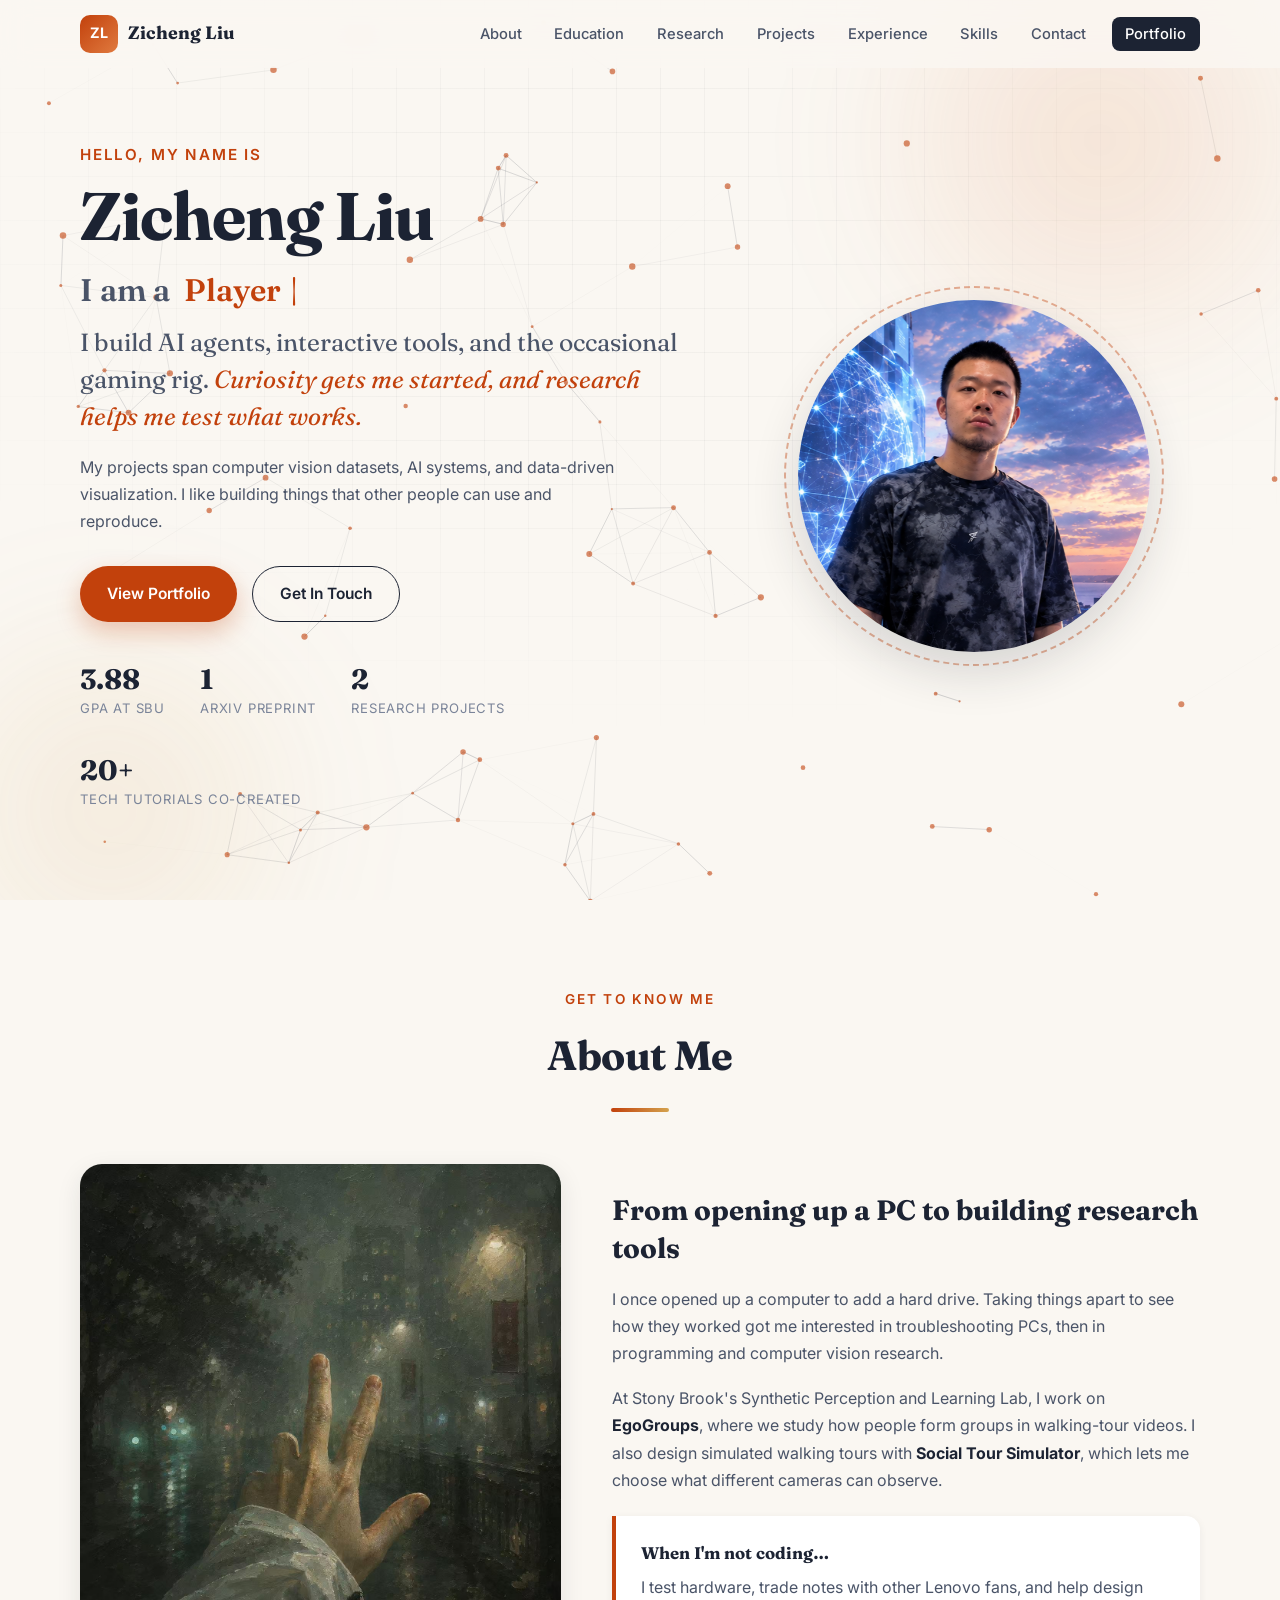
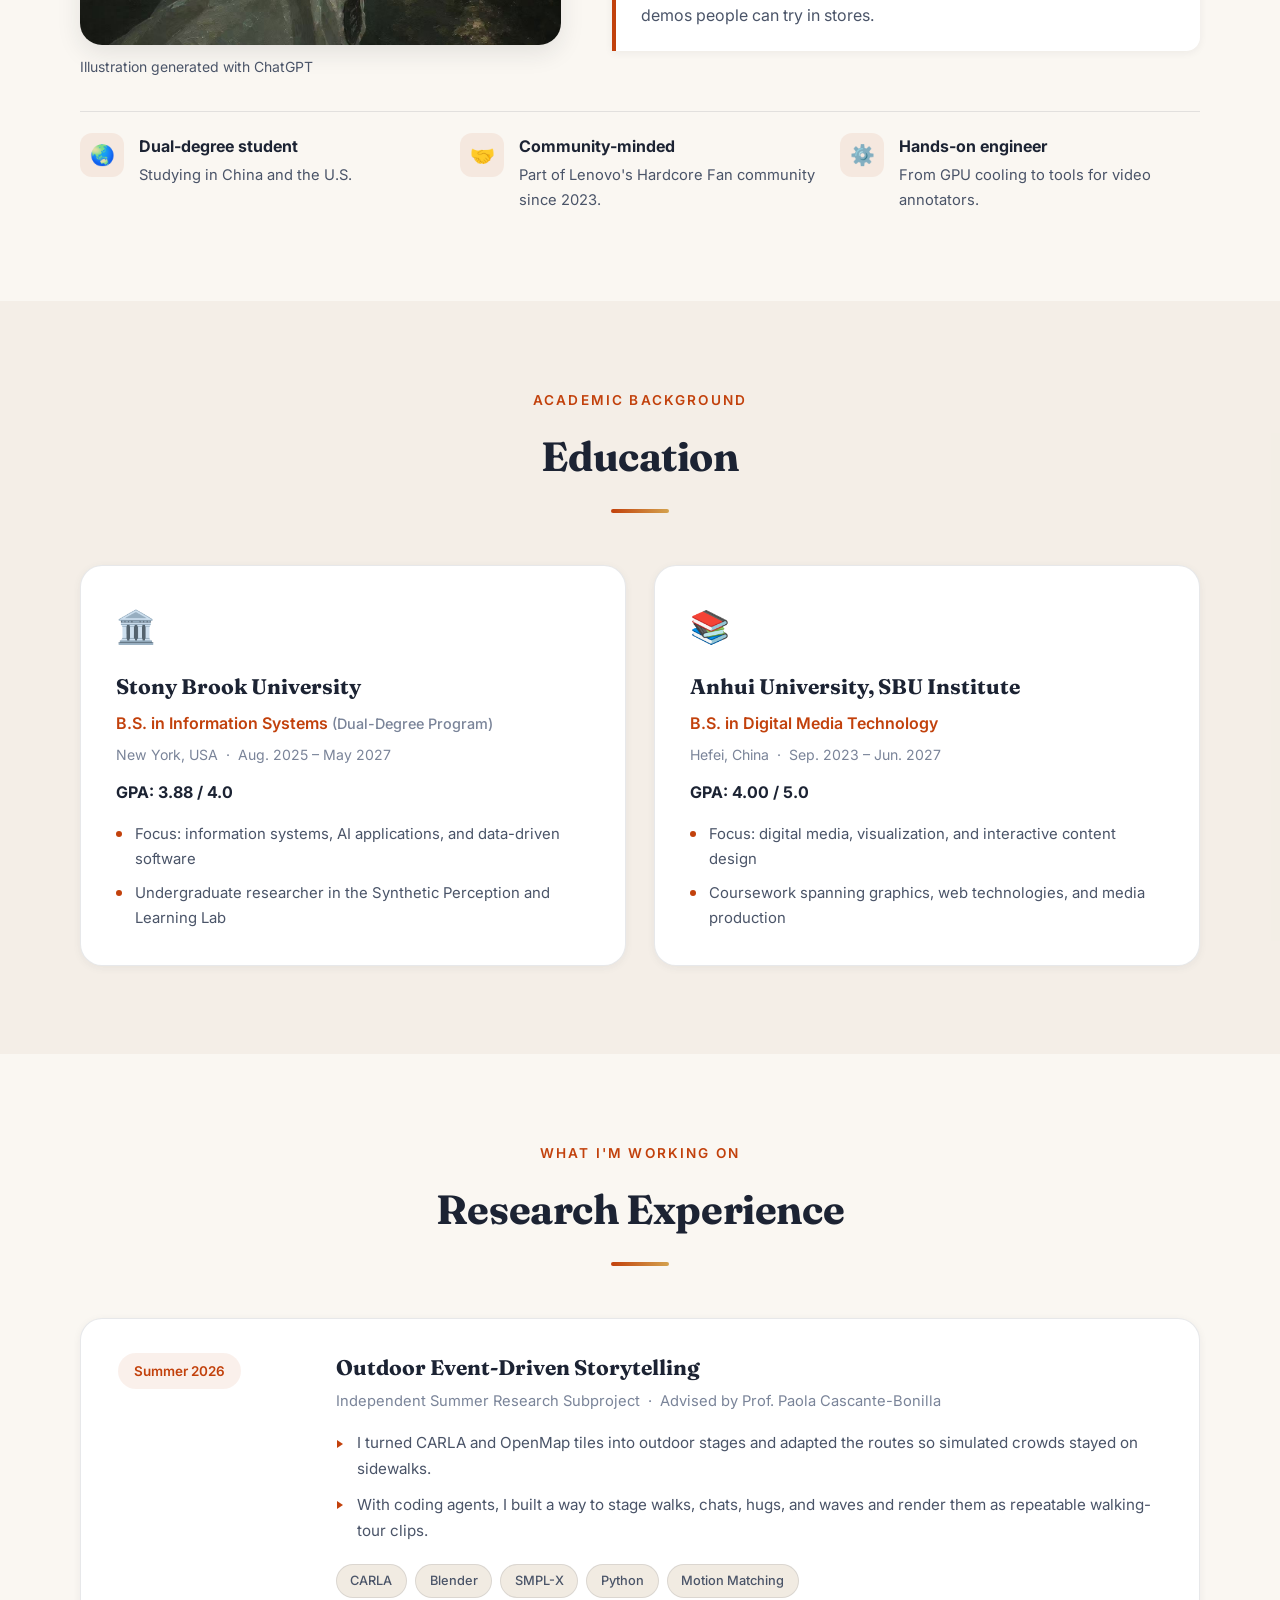
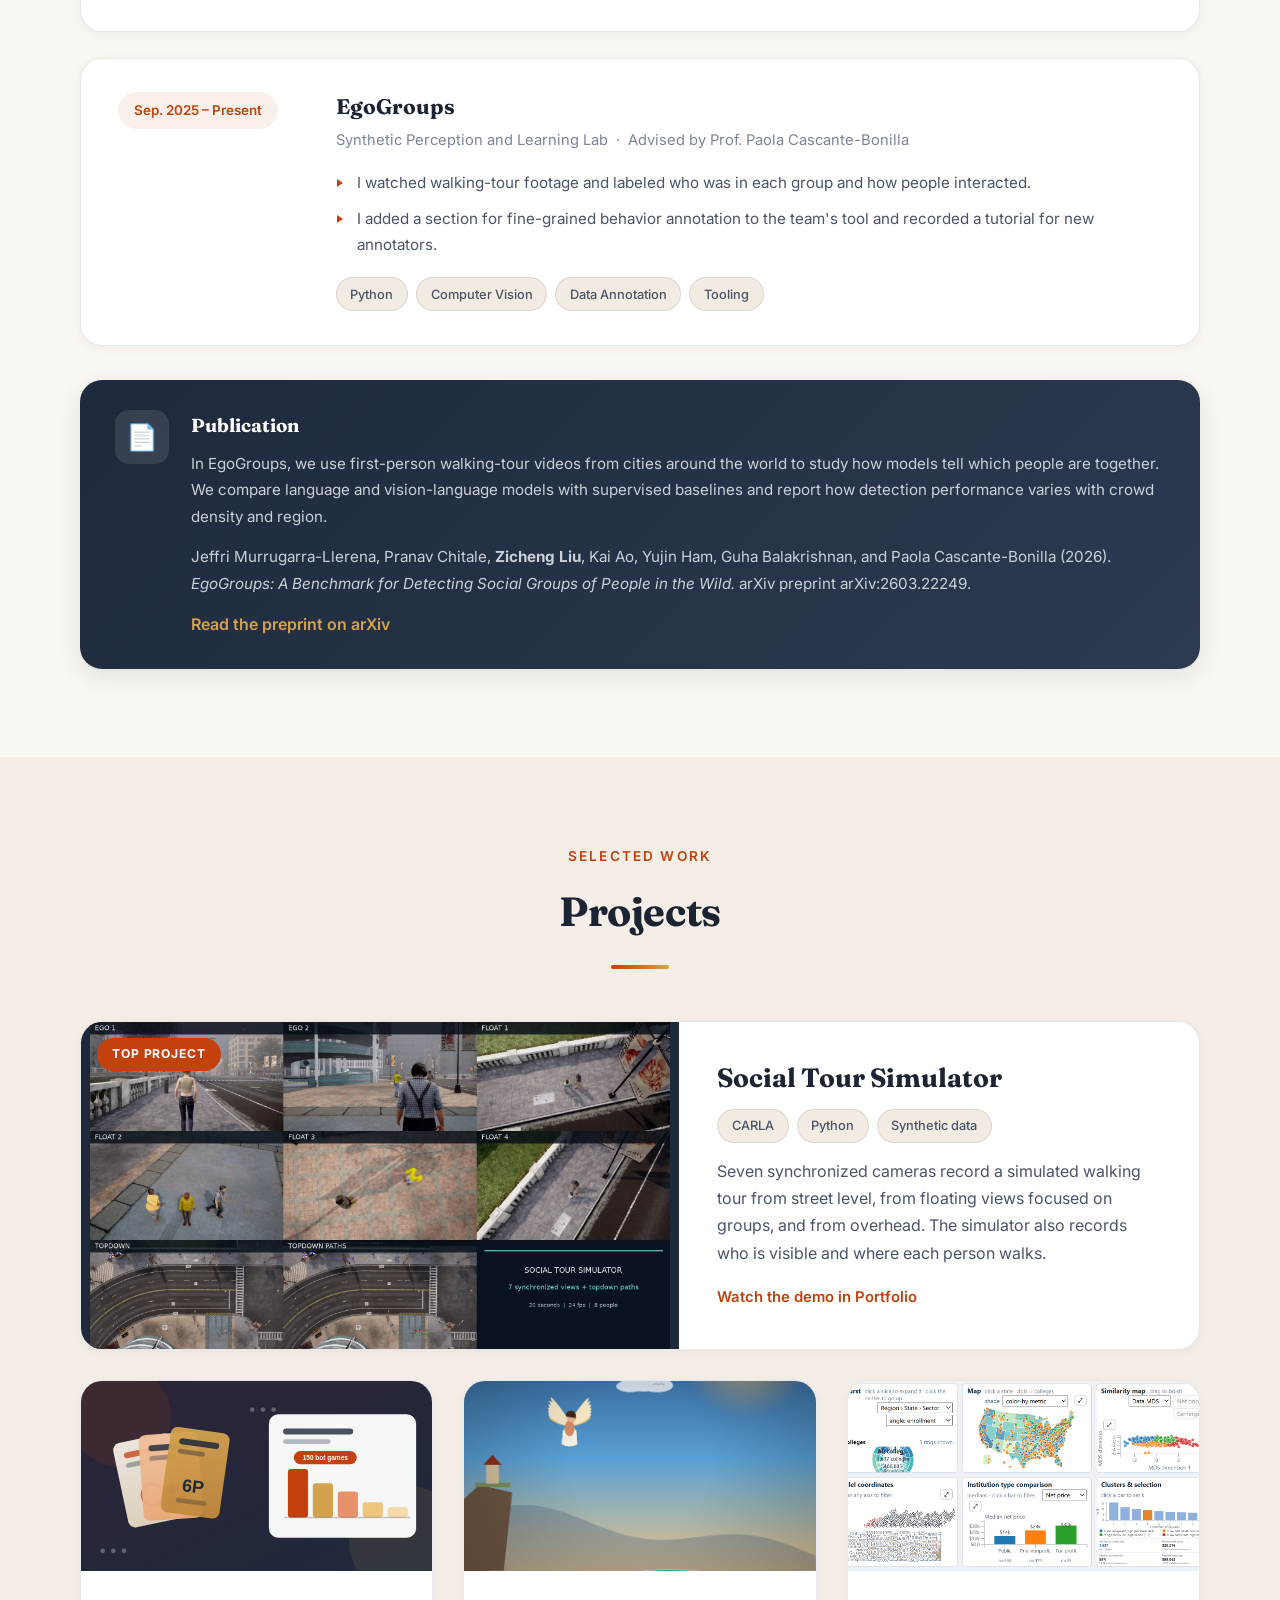
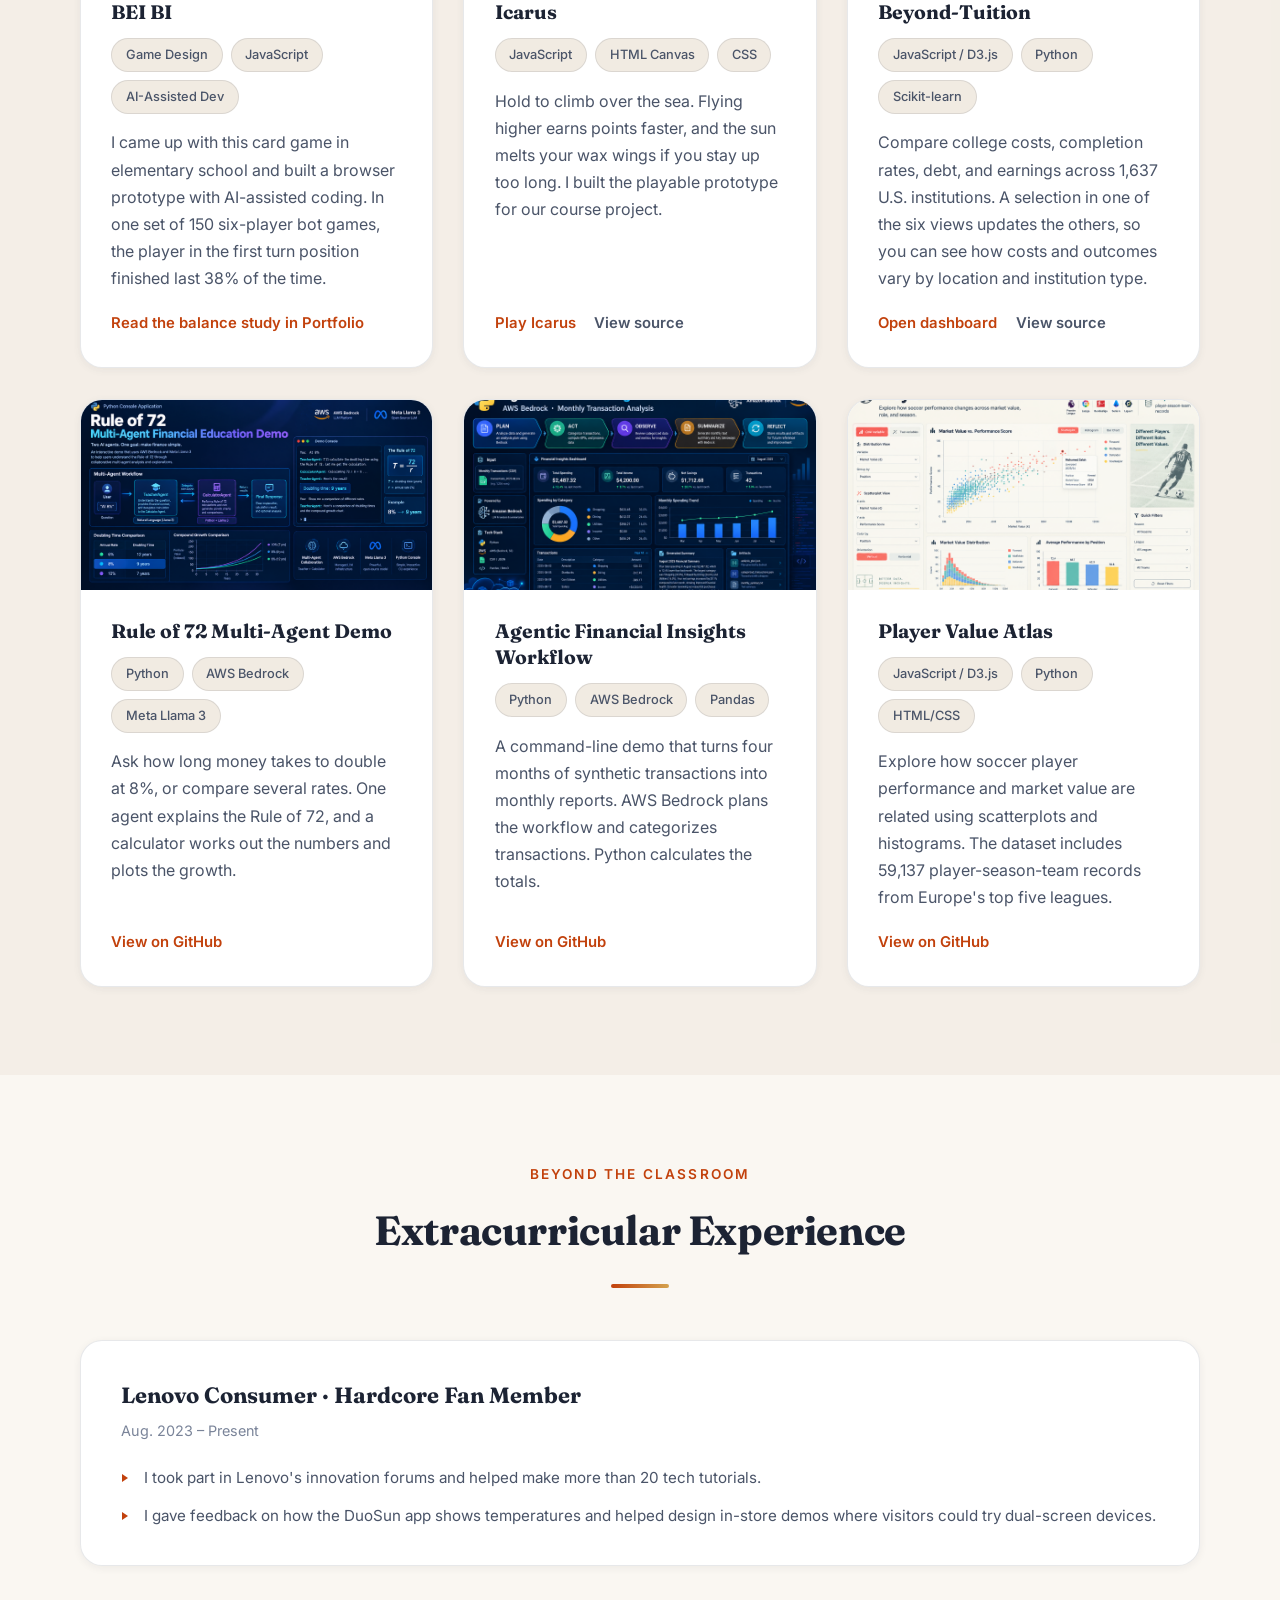
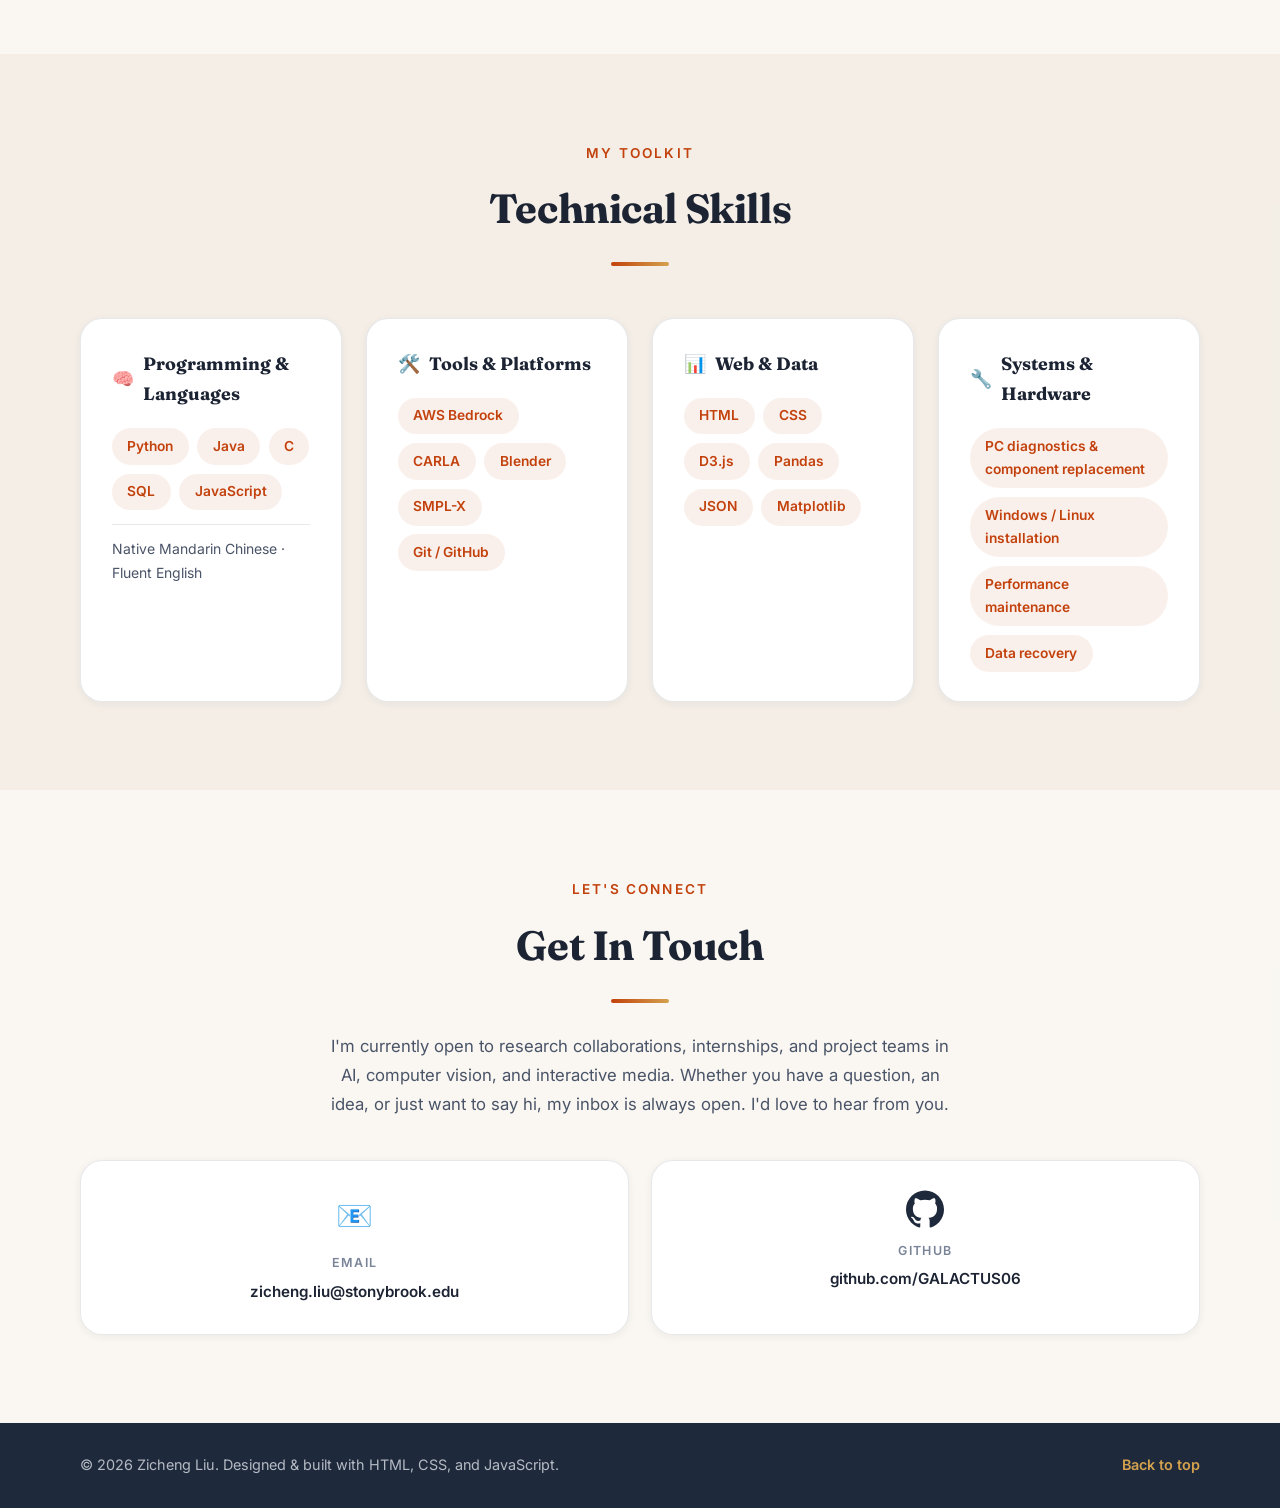
==== commit 181ea7b7: "Improve navigation and copy from site review" ====
--- a/index.html
+++ b/index.html
@@ -3,7 +3,7 @@
 <head>
   <meta charset="UTF-8" />
   <meta name="viewport" content="width=device-width, initial-scale=1.0" />
-  <meta name="description" content="Zicheng Liu — researcher, gamer, and builder working across computer vision, agentic AI systems, and data-driven visualization. Explore my research, projects, and experience." />
+  <meta name="description" content="Research, projects, and experience from Zicheng Liu, a researcher and builder working in computer vision, AI, and data visualization." />
   <meta name="author" content="Zicheng Liu" />
   <meta name="keywords" content="Zicheng Liu, AI, computer vision, agentic AI, data visualization, Stony Brook University, research" />
   <meta property="og:type" content="website" />
@@ -26,31 +26,31 @@
   <canvas class="page-particles" id="page-particles" aria-hidden="true"></canvas>
 
   <!-- ============ NAVIGATION ============ -->
-  <header class="site-header" id="top">
+  <header class="site-header">
     <nav class="nav container" aria-label="Main navigation">
-      <a href="#top" class="nav__logo" aria-label="Back to top">
+      <a href="#top" class="nav__logo" aria-label="Zicheng Liu, back to top">
         <span class="nav__logo-mark">ZL</span>
         <span class="nav__logo-text">Zicheng Liu</span>
       </a>
-      <button class="nav__toggle" aria-label="Toggle menu" aria-expanded="false">
+      <button type="button" class="nav__toggle" aria-label="Toggle menu" aria-expanded="false" aria-controls="home-navigation">
         <span class="nav__toggle-bar"></span>
         <span class="nav__toggle-bar"></span>
         <span class="nav__toggle-bar"></span>
       </button>
-      <ul class="nav__menu">
+      <ul class="nav__menu" id="home-navigation">
         <li><a href="#about" class="nav__link">About</a></li>
         <li><a href="#education" class="nav__link">Education</a></li>
         <li><a href="#research" class="nav__link">Research</a></li>
-        <li><a href="portfolio/" class="nav__link">Portfolio</a></li>
         <li><a href="#projects" class="nav__link">Projects</a></li>
         <li><a href="#experience" class="nav__link">Experience</a></li>
         <li><a href="#skills" class="nav__link">Skills</a></li>
-        <li><a href="#contact" class="nav__link nav__link--cta">Contact</a></li>
+        <li><a href="#contact" class="nav__link">Contact</a></li>
+        <li><a href="portfolio/" class="nav__link nav__link--cta">Portfolio</a></li>
       </ul>
     </nav>
   </header>
 
-  <main>
+  <main id="top" tabindex="-1">
 
     <!-- ============ HERO ============ -->
     <section class="hero">
@@ -69,13 +69,12 @@
             <span class="hero__typewriter-cursor" aria-hidden="true">|</span>
           </p>
           <p class="hero__subtitle">
-            I build AI agents, interactive tools, and the occasional gaming rig —
-            <em>grounded in research, driven by curiosity</em>.
+            I build AI agents, interactive tools, and the occasional gaming rig.
+            <em>Curiosity gets me started, and research helps me test what works.</em>
           </p>
           <p class="hero__desc">
-            A researcher, builder, and gamer who works across computer vision
-            datasets, agentic AI systems, and data-driven visualization — turning
-            curious ideas into reproducible, human-friendly technology.
+            My projects span computer vision datasets, AI systems, and data-driven visualization.
+            I like building things that other people can use and reproduce.
           </p>
           <div class="hero__actions">
             <a href="portfolio/" class="btn btn--primary">View Portfolio</a>
@@ -83,38 +82,18 @@
           </div>
           <ul class="hero__stats" aria-label="Quick facts">
             <li><strong>3.88</strong><span>GPA at SBU</span></li>
-            <li><strong>1</strong><span>arXiv Publication</span></li>
+            <li><strong>1</strong><span>arXiv Preprint</span></li>
             <li><strong>2</strong><span>Research Projects</span></li>
             <li><strong>20+</strong><span>Tech Tutorials Co-created</span></li>
           </ul>
         </div>
         <div class="hero__media">
           <div class="hero__portrait-wrap">
-            <img src="assets/avatar.png" alt="Portrait of Zicheng Liu" class="hero__portrait" />
+            <img src="assets/avatar.png" width="608" height="608" alt="Portrait of Zicheng Liu" class="hero__portrait" />
             <div class="hero__portrait-ring" aria-hidden="true"></div>
           </div>
-          <div class="hero__badge" aria-hidden="true">
-            <span class="hero__badge-icon">🎮</span>
-            <span>Gamer</span>
-          </div>
-          <div class="hero__badge" aria-hidden="true">
-            <span class="hero__badge-icon">🤖</span>
-            <span>AI Explorer</span>
-          </div>
-          <div class="hero__badge" aria-hidden="true">
-            <span class="hero__badge-icon">🔧</span>
-            <span>Hardware Nerd</span>
-          </div>
-          <div class="hero__badge" aria-hidden="true">
-            <span class="hero__badge-icon">🤝</span>
-            <span>Community Builder</span>
-          </div>
-        </div>
-      </div>
-      <a href="#about" class="hero__scroll" aria-label="Scroll to about section">
-        <span class="hero__scroll-mouse" aria-hidden="true"></span>
-        <span>Scroll</span>
-      </a>
+        </div>
+      </div>
     </section>
 
     <!-- ============ ABOUT ============ -->
@@ -126,71 +105,53 @@
           <div class="section__line" aria-hidden="true"></div>
         </header>
         <div class="about__grid">
-          <div class="about__media">
-            <img src="assets/about-photo.jpg" alt="Zicheng Liu presenting his research at a symposium" class="about__image" />
-            <div class="about__funfact">
-              <h3>When I'm not coding…</h3>
-              <p>
-                You can find me at Lenovo innovation forums, testing the latest
-                hardware, or co-designing interactive demo stations in flagship
-                stores. I love translating real user pain points into better
-                technology.
-              </p>
-            </div>
-          </div>
+          <figure class="about__media">
+            <img src="assets/about-photo.jpg" width="1254" height="1254" loading="lazy" decoding="async" alt="Illustration of a raised hand on a rain-soaked city street at night." class="about__image" />
+            <figcaption>Illustration generated with ChatGPT</figcaption>
+          </figure>
           <div class="about__text">
             <h3 class="about__heading">
-              A curious builder who connects technology, research, and people.
+              From opening up a PC to building research tools
             </h3>
             <p>
-              My journey started with a simple habit: taking things apart to see
-              how they work. That curiosity grew from PC hardware diagnostics into
-              programming, and eventually into research on how machines understand
-              people — from detecting social groups in egocentric video to
-              generating lifelike crowd animations in virtual cities.
+              I once opened up a computer to add a hard drive. Taking things apart to see how
+              they worked got me interested in troubleshooting PCs, then in programming and
+              computer vision research.
             </p>
             <p>
-              Today, I work in Stony Brook's Synthetic Perception and Learning Lab,
-              where I contribute to <strong>EgoGroups</strong>, a large-scale
-              benchmark for detecting social groups in the wild, and I lead an
-              independent subproject that brings event-driven storytelling to
-              CARLA/OpenMap city environments. Along the way, I have built agentic
-              financial-analysis pipelines on AWS Bedrock and data-driven web
-              applications deployed with GitHub Actions.
+              At Stony Brook's Synthetic Perception and Learning Lab, I work on
+              <strong>EgoGroups</strong>, where we study how people form groups in walking-tour
+              videos. I also design simulated walking tours with <strong>Social Tour Simulator</strong>,
+              which lets me choose what different cameras can observe.
             </p>
-            <p>
-              What drives me is the space where rigorous systems meet human
-              experience. Whether I am annotating video frames, scripting walking-tour
-              renders, or designing a web interface, I care about work that is
-              reproducible, accessible, and genuinely useful to the people who
-              interact with it. I am currently open to research collaborations,
-              internships, and team projects in AI, computer vision, and interactive
-              media.
-            </p>
-            <ul class="about__highlights">
-              <li>
-                <span class="about__highlight-icon" aria-hidden="true">🌏</span>
-                <div>
-                  <strong>Dual-degree, dual-culture perspective</strong>
-                  <p>Studying in both the U.S. and China, fluent in English and Chinese.</p>
-                </div>
-              </li>
-              <li>
-                <span class="about__highlight-icon" aria-hidden="true">🤝</span>
-                <div>
-                  <strong>Community-minded</strong>
-                  <p>Active Lenovo "Hardcore Fan" contributor shaping real products since 2023.</p>
-                </div>
-              </li>
-              <li>
-                <span class="about__highlight-icon" aria-hidden="true">⚙️</span>
-                <div>
-                  <strong>Hands-on engineer</strong>
-                  <p>From GPU thermal interfaces to annotation tools — I build what I need.</p>
-                </div>
-              </li>
-            </ul>
-          </div>
+            <div class="about__funfact">
+              <h4>When I'm not coding…</h4>
+              <p>I test hardware, trade notes with other Lenovo fans, and help design demos people can try in stores.</p>
+            </div>
+          </div>
+          <ul class="about__highlights">
+            <li>
+              <span class="about__highlight-icon" aria-hidden="true">🌏</span>
+              <div>
+                <strong>Dual-degree student</strong>
+                <p>Studying in China and the U.S.</p>
+              </div>
+            </li>
+            <li>
+              <span class="about__highlight-icon" aria-hidden="true">🤝</span>
+              <div>
+                <strong>Community-minded</strong>
+                <p>Part of Lenovo's Hardcore Fan community since 2023.</p>
+              </div>
+            </li>
+            <li>
+              <span class="about__highlight-icon" aria-hidden="true">⚙️</span>
+              <div>
+                <strong>Hands-on engineer</strong>
+                <p>From GPU cooling to tools for video annotators.</p>
+              </div>
+            </li>
+          </ul>
         </div>
       </div>
     </section>
@@ -244,16 +205,14 @@
             <span class="research-card__date">Summer 2026</span>
           </div>
           <div class="research-card__body">
-            <h3>Outdoor Event-Driven Storytelling on CARLA / OpenMap City Stages</h3>
+            <h3>Outdoor Event-Driven Storytelling</h3>
             <p class="research-card__role">
               Independent Summer Research Subproject &nbsp;·&nbsp;
               Advised by Prof. Paola Cascante-Bonilla
             </p>
             <ul class="research-card__points">
-              <li>Constructed outdoor city stages from CARLA/OpenMap assets exported as USD tiles, and adapted walkable maps to keep agents safely on sidewalks.</li>
-              <li>Extended Event-Driven Storytelling (EDS) to CARLA-derived environments by mapping prompts to structured social events and generating sidewalk-constrained trajectories through motion matching.</li>
-              <li>Developed a fully scripted demonstration pipeline in which coding agents authored, debugged, and retargeted crowd layouts — baking walk, chat, hug, and wave segments into reproducible Python walking-tour renders.</li>
-              <li>Demonstrated multi-agent films across diverse city tiles under tour, commute, and gathering layouts, improving motion diversity and realism while reducing collisions and clipping artifacts.</li>
+              <li>I turned CARLA and OpenMap tiles into outdoor stages and adapted the routes so simulated crowds stayed on sidewalks.</li>
+              <li>With coding agents, I built a way to stage walks, chats, hugs, and waves and render them as repeatable walking-tour clips.</li>
             </ul>
             <ul class="tag-list" aria-label="Technologies used">
               <li class="tag">CARLA</li>
@@ -270,16 +229,14 @@
             <span class="research-card__date">Sep. 2025 – Present</span>
           </div>
           <div class="research-card__body">
-            <h3>EgoGroups — A Large-Scale Dataset for Detecting Groups of People in the Wild</h3>
+            <h3>EgoGroups</h3>
             <p class="research-card__role">
               Synthetic Perception and Learning Lab &nbsp;·&nbsp;
               Advised by Prof. Paola Cascante-Bonilla
             </p>
             <ul class="research-card__points">
-              <li>Contributed to EgoGroups, a large-scale dataset capturing social group behavior from walking-tour videos recorded in cities worldwide.</li>
-              <li>Performed video- and frame-level annotation of group membership and social interactions according to standardized labeling guidelines.</li>
-              <li>Modified annotation and preprocessing scripts and added lightweight tooling to streamline data handling, quality control, and annotation workflows.</li>
-              <li>Expanded the annotation tool with a fine-grained behavioral module and produced an onboarding tutorial to help new annotators maintain consistent labeling standards.</li>
+              <li>I watched walking-tour footage and labeled who was in each group and how people interacted.</li>
+              <li>I added a section for fine-grained behavior annotation to the team's tool and recorded a tutorial for new annotators.</li>
             </ul>
             <ul class="tag-list" aria-label="Technologies used">
               <li class="tag">Python</li>
@@ -294,6 +251,11 @@
           <div class="publication__icon" aria-hidden="true">📄</div>
           <div class="publication__body">
             <h3>Publication</h3>
+            <p>
+              In EgoGroups, we use first-person walking-tour videos from cities around the world to study
+              how models tell which people are together. We compare language and vision-language models
+              with supervised baselines and report how detection performance varies with crowd density and region.
+            </p>
             <p>
               Jeffri Murrugarra-Llerena, Pranav Chitale, <strong>Zicheng Liu</strong>,
               Kai Ao, Yujin Ham, Guha Balakrishnan, and Paola Cascante-Bonilla (2026).
@@ -301,7 +263,7 @@
               arXiv preprint arXiv:2603.22249.
             </p>
             <a class="publication__link" href="https://arxiv.org/abs/2603.22249" target="_blank" rel="noopener noreferrer">
-              Read on arXiv →
+              Read the preprint on arXiv
             </a>
           </div>
         </aside>
@@ -328,22 +290,15 @@
               <ul class="tag-list" aria-label="Technologies used">
                 <li class="tag">CARLA</li>
                 <li class="tag">Python</li>
-                <li class="tag">SMPL-X</li>
-                <li class="tag">Blender</li>
-              </ul>
-              <p>
-                A multiview simulation platform that stages social group behavior
-                in real city environments — two ego views, four floating cameras,
-                and one overhead view recorded in perfect sync, driven by
-                structured events, sidewalk-constrained motion matching, and
-                SMPL-X crowd rendering.
-              </p>
-              <ul class="project-card__points">
-                <li>Seven synchronized camera views simulate walking tours for social group detection research</li>
-                <li>Weather, layout, and story events produce reproducible multi-agent scene variations</li>
-              </ul>
+                <li class="tag">Synthetic data</li>
+              </ul>
+              <p>
+                Seven synchronized cameras record a simulated walking tour from street level,
+                from floating views focused on groups, and from overhead. The simulator also
+                records who is visible and where each person walks.
+              </p>
               <a class="project-card__link" href="portfolio/#social-tour">
-                Watch the demo →
+                Watch the demo in Portfolio
               </a>
             </div>
           </article>
@@ -360,16 +315,12 @@
                 <li class="tag">AI-Assisted Dev</li>
               </ul>
               <p>
-                A multiplayer browser-game prototype that began as a card game I
-                invented in elementary school. Built with AI-assisted coding to
-                explore how AI can support game design, development, and testing.
-              </p>
-              <ul class="project-card__points">
-                <li>150 bot-game balance study reveals position-1 win-rate bias (38% last-place rate)</li>
-                <li>Turn order, combined-score strategy, and 6-player matches documented for iteration</li>
-              </ul>
+                I came up with this card game in elementary school and built a browser prototype
+                with AI-assisted coding. In one set of 150 six-player bot games, the player in the
+                first turn position finished last 38% of the time.
+              </p>
               <a class="project-card__link" href="portfolio/#bei-bi">
-                See the balance study →
+                Read the balance study in Portfolio
               </a>
             </div>
           </article>
@@ -379,27 +330,23 @@
               <img src="assets/project-icarus.png" alt="" />
             </div>
             <div class="project-card__body">
-              <h3>Icarus — Canvas Flight Game</h3>
+              <h3>Icarus</h3>
               <ul class="tag-list" aria-label="Technologies used">
                 <li class="tag">JavaScript</li>
                 <li class="tag">HTML Canvas</li>
                 <li class="tag">CSS</li>
               </ul>
               <p>
-                A one-page canvas flight game over the sea: hold to climb, keep
-                the wax away from the sun, dodge gulls and sea creatures, and
-                ride leaning updraft columns through five shifting weather spells.
-              </p>
-              <ul class="project-card__points">
-                <li>A full in-game economy: four wing tiers bought in the hangar and persisted in localStorage</li>
-                <li>Weather rewrites the rules mid-flight — heat melts wax faster, night hides nearby hazards</li>
-              </ul>
+                Hold to climb over the sea. Flying higher earns points faster, and the sun
+                melts your wax wings if you stay up too long. I built the playable prototype
+                for our course project.
+              </p>
               <div class="project-card__links">
                 <a class="project-card__link" href="https://galactus06.github.io/icarus/" target="_blank" rel="noopener noreferrer">
-                  Play now →
+                  Play Icarus
                 </a>
                 <a class="project-card__link project-card__link--ghost" href="https://github.com/GALACTUS06/icarus" target="_blank" rel="noopener noreferrer">
-                  Source →
+                  View source
                 </a>
               </div>
             </div>
@@ -410,27 +357,23 @@
               <img src="assets/project-beyond-tuition.png" alt="" />
             </div>
             <div class="project-card__body">
-              <h3>Beyond-Tuition — College ROI Explorer</h3>
+              <h3>Beyond-Tuition</h3>
               <ul class="tag-list" aria-label="Technologies used">
                 <li class="tag">JavaScript / D3.js</li>
                 <li class="tag">Python</li>
                 <li class="tag">Scikit-learn</li>
               </ul>
               <p>
-                A single-screen linked visual analytics dashboard for comparing
-                affordability and student outcomes across U.S. bachelor's-degree
-                institutions, built from College Scorecard, BLS, and ACS data.
-              </p>
-              <ul class="project-card__points">
-                <li>Six coordinated views connect state, sector, cost, completion, earnings, debt, and similarity filters</li>
-                <li>PCA, k-means clustering, and MDS support exploration; reproducible tests audit the single-screen layout</li>
-              </ul>
+                Compare college costs, completion rates, debt, and earnings across 1,637 U.S.
+                institutions. A selection in one of the six views updates the others, so you
+                can see how costs and outcomes vary by location and institution type.
+              </p>
               <div class="project-card__links">
                 <a class="project-card__link" href="https://galactus06.github.io/Beyond-Tuition/" target="_blank" rel="noopener noreferrer">
-                  Open dashboard →
+                  Open dashboard
                 </a>
                 <a class="project-card__link project-card__link--ghost" href="https://github.com/GALACTUS06/Beyond-Tuition" target="_blank" rel="noopener noreferrer">
-                  Source →
+                  View source
                 </a>
               </div>
             </div>
@@ -448,17 +391,11 @@
                 <li class="tag">Meta Llama 3</li>
               </ul>
               <p>
-                A multi-agent financial education system where a TeacherAgent and
-                a CalculatorAgent cooperate through AWS Bedrock: one explains
-                concepts in natural language, the other does the math and plots
-                growth charts.
-              </p>
-              <ul class="project-card__points">
-                <li>Supports questions like "At 8%", "compare 6%, 8%, 10%", and "plot Growth 6000 at 8%"</li>
-                <li>Modular agent/tool architecture with secure credential handling and a validation path without AWS</li>
-              </ul>
+                Ask how long money takes to double at 8%, or compare several rates. One agent
+                explains the Rule of 72, and a calculator works out the numbers and plots the growth.
+              </p>
               <a class="project-card__link" href="https://github.com/GALACTUS06/rule-of-72-multi-agent-demo" target="_blank" rel="noopener noreferrer">
-                View on GitHub →
+                View on GitHub
               </a>
             </div>
           </article>
@@ -475,17 +412,12 @@
                 <li class="tag">Pandas</li>
               </ul>
               <p>
-                A CLI-orchestrated financial analysis workflow that uses AWS Bedrock
-                for plan generation and transaction categorization, paired with
-                deterministic Python modules for KPI computation and monthly
-                summaries.
-              </p>
-              <ul class="project-card__points">
-                <li>Processed four months of synthetic transaction data into reproducible categorized records</li>
-                <li>Generated KPI reports and summary artifacts with externalized model, region, and credential configuration</li>
-              </ul>
+                A command-line demo that turns four months of synthetic transactions into
+                monthly reports. AWS Bedrock plans the workflow and categorizes transactions.
+                Python calculates the totals.
+              </p>
               <a class="project-card__link" href="https://github.com/GALACTUS06/agentic-financial-insights-workflow" target="_blank" rel="noopener noreferrer">
-                View on GitHub →
+                View on GitHub
               </a>
             </div>
           </article>
@@ -495,23 +427,19 @@
               <img src="assets/project-atlas.png" alt="" />
             </div>
             <div class="project-card__body">
-              <h3>Player Value Atlas — D3 Visualization</h3>
+              <h3>Player Value Atlas</h3>
               <ul class="tag-list" aria-label="Technologies used">
                 <li class="tag">JavaScript / D3.js</li>
                 <li class="tag">Python</li>
                 <li class="tag">HTML/CSS</li>
               </ul>
               <p>
-                An interactive D3.js visualization exploring soccer player
-                performance and market value across a reproducible fused dataset
-                of 59,137 player-season records from Europe's top five leagues.
-              </p>
-              <ul class="project-card__points">
-                <li>Scatterplots, histograms, and category counts with jitter for mixed axes and rich tooltips</li>
-                <li>Python data-fusion pipeline with automated quality reports and a 21-attribute verified dataset</li>
-              </ul>
+                Explore how soccer player performance and market value are related using
+                scatterplots and histograms. The dataset includes 59,137 player-season-team
+                records from Europe's top five leagues.
+              </p>
               <a class="project-card__link" href="https://github.com/GALACTUS06/football-player-value-lab" target="_blank" rel="noopener noreferrer">
-                View on GitHub →
+                View on GitHub
               </a>
             </div>
           </article>
@@ -530,17 +458,12 @@
 
         <article class="exp-card reveal">
           <div class="exp-card__header">
-            <div>
-              <h3>Lenovo Consumer — Hardcore Fan Member</h3>
-              <p class="exp-card__meta">Aug. 2023 – Present</p>
-            </div>
-            <div class="exp-card__logo" aria-hidden="true">💻</div>
+            <h3>Lenovo Consumer · Hardcore Fan Member</h3>
+            <p class="exp-card__meta">Aug. 2023 – Present</p>
           </div>
           <ul class="exp-card__points">
-            <li>Participated in 10+ innovation forums with Lenovo's marketing and engineering teams, analyzing user behavior data to co-develop 20+ tech tutorials that boosted social media engagement.</li>
-            <li>Provided UX feedback that directly shaped 3 iterations of the DuoSun (DSA) app, particularly in streamlining its thermal monitoring interface for gamers.</li>
-            <li>Attended flagship launches (Legion 2024, Yoga Book 9i), gaining rare access to engineers' thermal management solutions and advocating successfully for dual-screen demo stations in 5 flagship stores.</li>
-            <li>Co-designed "Flip-and-Test" interactive stations that increased customer dwell time by 25% and led 2 post-launch roundtables, translating user pain points into actionable recommendations.</li>
+            <li>I took part in Lenovo's innovation forums and helped make more than 20 tech tutorials.</li>
+            <li>I gave feedback on how the DuoSun app shows temperatures and helped design in-store demos where visitors could try dual-screen devices.</li>
           </ul>
         </article>
       </div>
@@ -557,14 +480,15 @@
 
         <div class="skills__grid">
           <div class="skill-group reveal">
-            <h3 class="skill-group__title"><span aria-hidden="true">🧠</span> Programming</h3>
-            <ul class="skill-group__list">
+            <h3 class="skill-group__title"><span aria-hidden="true">🧠</span> Programming &amp; Languages</h3>
+            <ul class="skill-group__list" aria-label="Programming languages">
               <li>Python</li>
               <li>Java</li>
               <li>C</li>
               <li>SQL</li>
               <li>JavaScript</li>
             </ul>
+            <p class="skill-group__languages">Native Mandarin Chinese · Fluent English</p>
           </div>
           <div class="skill-group reveal">
             <h3 class="skill-group__title"><span aria-hidden="true">🛠️</span> Tools &amp; Platforms</h3>
@@ -596,13 +520,6 @@
               <li>Data recovery</li>
             </ul>
           </div>
-          <div class="skill-group reveal">
-            <h3 class="skill-group__title"><span aria-hidden="true">🌐</span> Languages</h3>
-            <ul class="skill-group__list">
-              <li>Mandarin Chinese — Native</li>
-              <li>English — Fluent</li>
-            </ul>
-          </div>
         </div>
       </div>
     </section>
@@ -619,7 +536,7 @@
           I'm currently open to research collaborations, internships, and
           project teams in AI, computer vision, and interactive media. Whether
           you have a question, an idea, or just want to say hi, my inbox is
-          always open — I'd love to hear from you!
+          always open. I'd love to hear from you.
         </p>
         <div class="contact__grid">
           <a class="contact-card" href="mailto:zicheng.liu@stonybrook.edu">
@@ -642,7 +559,7 @@
   <footer class="footer">
     <div class="container footer__inner">
       <p>© <span id="year">2026</span> Zicheng Liu. Designed &amp; built with HTML, CSS, and JavaScript.</p>
-      <a href="#top" class="footer__top">Back to top ↑</a>
+      <a href="#top" class="footer__top">Back to top</a>
     </div>
   </footer>
 
--- a/css/style.css
+++ b/css/style.css
@@ -343,72 +343,6 @@
   inset: -14px;
   border-radius: 50%;
   border: 2px dashed rgba(194, 65, 12, 0.4);
-  animation: spin 40s linear infinite;
-}
-
-@keyframes spin { to { transform: rotate(360deg); } }
-
-.hero__badge {
-  position: absolute;
-  top: 0;
-  left: 0;
-  display: flex;
-  align-items: center;
-  gap: 0.5rem;
-  background: var(--color-surface);
-  padding: 0.55rem 0.95rem;
-  border-radius: 999px;
-  box-shadow: var(--shadow-md);
-  font-size: 0.8rem;
-  font-weight: 600;
-  line-height: 1.3;
-  white-space: nowrap;
-  color: var(--color-ink);
-  cursor: pointer;
-  z-index: 2;
-  transition: scale 0.25s ease;
-}
-.hero__badge:hover { scale: 1.08; }
-.hero__badge-icon { font-size: 1.15rem; }
-
-.hero__scroll {
-  position: absolute;
-  bottom: 1.8rem;
-  left: 50%;
-  transform: translateX(-50%);
-  display: flex;
-  flex-direction: column;
-  align-items: center;
-  gap: 0.45rem;
-  color: var(--color-ink-faint);
-  font-size: 0.75rem;
-  letter-spacing: 0.14em;
-  text-transform: uppercase;
-}
-.hero__scroll:hover { color: var(--color-accent); }
-
-.hero__scroll-mouse {
-  width: 22px;
-  height: 34px;
-  border: 2px solid currentColor;
-  border-radius: 12px;
-  position: relative;
-}
-.hero__scroll-mouse::after {
-  content: "";
-  position: absolute;
-  top: 6px;
-  left: 50%;
-  width: 3px;
-  height: 7px;
-  border-radius: 2px;
-  background: currentColor;
-  transform: translateX(-50%);
-  animation: scroll-dot 1.8s ease-in-out infinite;
-}
-@keyframes scroll-dot {
-  0%, 100% { opacity: 1; transform: translate(-50%, 0); }
-  60% { opacity: 0.2; transform: translate(-50%, 10px); }
 }
 
 /* ============ SECTIONS ============ */
@@ -447,14 +381,22 @@
 /* ============ ABOUT ============ */
 .about__grid {
   display: grid;
-  grid-template-columns: 0.9fr 1.1fr;
-  gap: 3.25rem;
-  align-items: start;
+  grid-template-columns: minmax(0, 0.9fr) minmax(0, 1.1fr);
+  gap: 2rem clamp(1.75rem, 4vw, 3.25rem);
+  align-items: center;
 }
 
 .about__image {
+  width: 100%;
+  height: auto;
   border-radius: var(--radius-lg);
   box-shadow: var(--shadow-md);
+}
+
+.about__media figcaption {
+  margin-top: 0.6rem;
+  color: var(--color-ink-soft);
+  font-size: 0.875rem;
 }
 
 .about__funfact {
@@ -465,12 +407,12 @@
   border-radius: 0 var(--radius-md) var(--radius-md) 0;
   box-shadow: var(--shadow-sm);
 }
-.about__funfact h3 {
+.about__funfact h4 {
   font-family: var(--font-heading);
   font-size: 1.05rem;
   margin-bottom: 0.45rem;
 }
-.about__funfact p { font-size: 0.93rem; color: var(--color-ink-soft); }
+.about__funfact p { color: var(--color-ink-soft); }
 
 .about__heading {
   font-family: var(--font-heading);
@@ -479,17 +421,19 @@
   margin-bottom: 1.15rem;
 }
 
-.about__text p {
+.about__text > p {
   color: var(--color-ink-soft);
   margin-bottom: 1.1rem;
 }
 .about__text strong { color: var(--color-ink); }
 
 .about__highlights {
-  margin-top: 1.8rem;
-  display: flex;
-  flex-direction: column;
-  gap: 1.15rem;
+  grid-column: 1 / -1;
+  display: grid;
+  grid-template-columns: repeat(3, minmax(0, 1fr));
+  gap: 1.25rem;
+  border-top: 1px solid var(--color-line);
+  padding-top: 1.35rem;
 }
 .about__highlights li {
   display: flex;
@@ -507,7 +451,7 @@
   font-size: 1.25rem;
 }
 .about__highlights strong { display: block; margin-bottom: 0.15rem; }
-.about__highlights p { font-size: 0.92rem; color: var(--color-ink-faint); margin: 0; }
+.about__highlights p { font-size: 0.92rem; color: var(--color-ink-soft); }
 
 /* ============ EDUCATION ============ */
 .edu__grid {
@@ -682,32 +626,8 @@
 /* ============ PROJECTS ============ */
 .projects__grid {
   display: grid;
-  grid-template-columns: repeat(auto-fit, minmax(300px, 1fr));
+  grid-template-columns: repeat(auto-fit, minmax(min(100%, 300px), 1fr));
   gap: 1.9rem;
-}
-
-/* The most important project gets a full-width, horizontal featured card */
-.project-card--featured {
-  grid-column: 1 / -1;
-  display: grid;
-  grid-template-columns: 1.15fr 1fr;
-}
-.project-card--featured .project-card__banner {
-  height: 100%;
-  min-height: 330px;
-}
-.project-card--featured .project-card__body {
-  padding: 2.35rem 2.6rem;
-}
-.project-card--featured .project-card__body h3 {
-  font-size: 1.65rem;
-}
-@media (max-width: 860px) {
-  .project-card--featured { grid-template-columns: 1fr; }
-  .project-card--featured .project-card__banner {
-    height: 230px;
-    min-height: 0;
-  }
 }
 
 .project-card {
@@ -720,6 +640,33 @@
   display: flex;
   flex-direction: column;
 }
+
+.project-card--featured {
+  grid-column: 1 / -1;
+  display: grid;
+  grid-template-columns: minmax(0, 1.15fr) minmax(0, 1fr);
+}
+
+.project-card--featured .project-card__banner {
+  height: auto;
+  min-height: 16rem;
+  background: var(--color-navy);
+}
+
+.project-card--featured .project-card__banner img {
+  position: absolute;
+  inset: 0;
+  object-fit: contain;
+}
+
+.project-card--featured .project-card__body {
+  padding: clamp(1.5rem, 3vw, 2.6rem);
+}
+
+.project-card--featured .project-card__body h3 {
+  font-size: 1.65rem;
+}
+
 .project-card:hover {
   transform: translateY(-6px);
   box-shadow: var(--shadow-lg);
@@ -767,32 +714,8 @@
 }
 .project-card__body .tag-list { margin-bottom: 0.95rem; }
 .project-card__body > p {
-  font-size: 0.93rem;
-  color: var(--color-ink-soft);
-  margin-bottom: 0.95rem;
-}
-
-.project-card__points {
-  display: flex;
-  flex-direction: column;
-  gap: 0.5rem;
-  margin-bottom: 1.35rem;
-}
-.project-card__points li {
-  position: relative;
-  padding-left: 1.15rem;
-  font-size: 0.88rem;
-  color: var(--color-ink-faint);
-}
-.project-card__points li::before {
-  content: '';
-  position: absolute;
-  left: 0;
-  top: 0.6em;
-  width: 5px;
-  height: 5px;
-  border-radius: 50%;
-  background: var(--color-gold);
+  color: var(--color-ink-soft);
+  margin-bottom: 1.15rem;
 }
 
 .project-card__link {
@@ -829,10 +752,6 @@
 }
 
 .exp-card__header {
-  display: flex;
-  justify-content: space-between;
-  align-items: flex-start;
-  gap: 1.5rem;
   margin-bottom: 1.35rem;
 }
 .exp-card__header h3 {
@@ -841,7 +760,6 @@
   margin-bottom: 0.3rem;
 }
 .exp-card__meta { font-size: 0.9rem; color: var(--color-ink-faint); }
-.exp-card__logo { font-size: 2.1rem; }
 
 .exp-card__points {
   display: flex;
@@ -867,7 +785,7 @@
 /* ============ SKILLS ============ */
 .skills__grid {
   display: grid;
-  grid-template-columns: repeat(auto-fit, minmax(230px, 1fr));
+  grid-template-columns: repeat(4, minmax(0, 1fr));
   gap: 1.5rem;
 }
 
@@ -897,6 +815,14 @@
   display: flex;
   flex-wrap: wrap;
   gap: 0.55rem;
+}
+
+.skill-group__languages {
+  margin-top: 0.85rem;
+  padding-top: 0.75rem;
+  border-top: 1px solid var(--color-line);
+  color: var(--color-ink-soft);
+  font-size: 0.875rem;
 }
 .skill-group__list li {
   padding: 0.42rem 0.95rem;
@@ -1002,12 +928,15 @@
 }
 
 /* ============ RESPONSIVE ============ */
+@media (max-width: 1100px) {
+  .skills__grid { grid-template-columns: repeat(2, minmax(0, 1fr)); }
+}
+
 @media (max-width: 960px) {
   .hero__inner { grid-template-columns: 1fr; gap: 2.75rem; }
   .hero__media { order: -1; }
   .hero__portrait-wrap { width: min(280px, 68%); }
-  .about__grid { grid-template-columns: 1fr; gap: 2.25rem; }
-  .edu__grid, .projects__grid { grid-template-columns: 1fr; }
+  .edu__grid { grid-template-columns: 1fr; }
   .research-card { grid-template-columns: 1fr; gap: 1.05rem; }
   .publication { flex-direction: column; }
 }
@@ -1046,14 +975,32 @@
   .nav__toggle.is-open .nav__toggle-bar:nth-child(3) { transform: translateY(-7.5px) rotate(-45deg); }
 }
 
+@media (max-width: 860px) {
+  .project-card--featured { display: flex; }
+  .project-card--featured .project-card__banner {
+    min-height: 0;
+    aspect-ratio: 16 / 9;
+  }
+}
+
 @media (max-width: 768px) {
   .hero__stats { gap: 1.5rem; }
+  .about__grid { grid-template-columns: 1fr; gap: 1.75rem; }
+  .about__media { width: min(100%, 32rem); }
 
   .section { padding: 4rem 0; }
   .exp-card { padding: 1.75rem 1.5rem; }
   .research-card { padding: 1.65rem 1.5rem; }
   .publication { padding: 1.55rem 1.5rem; }
   .footer__inner { justify-content: center; text-align: center; }
+}
+
+@media (max-width: 560px) {
+  .section__title {
+    font-size: clamp(1.65rem, 6vw, 1.9rem);
+    overflow-wrap: anywhere;
+  }
+  .about__highlights, .skills__grid { grid-template-columns: 1fr; }
 }
 
 /* ============ REDUCED MOTION ============ */
@@ -1064,5 +1011,5 @@
     transition-duration: 0.001s !important;
   }
   .reveal { opacity: 1; transform: none; }
-  .hero__portrait-ring, .hero__typewriter-cursor { animation: none !important; }
-}
+  .hero__typewriter-cursor { visibility: hidden; }
+}
